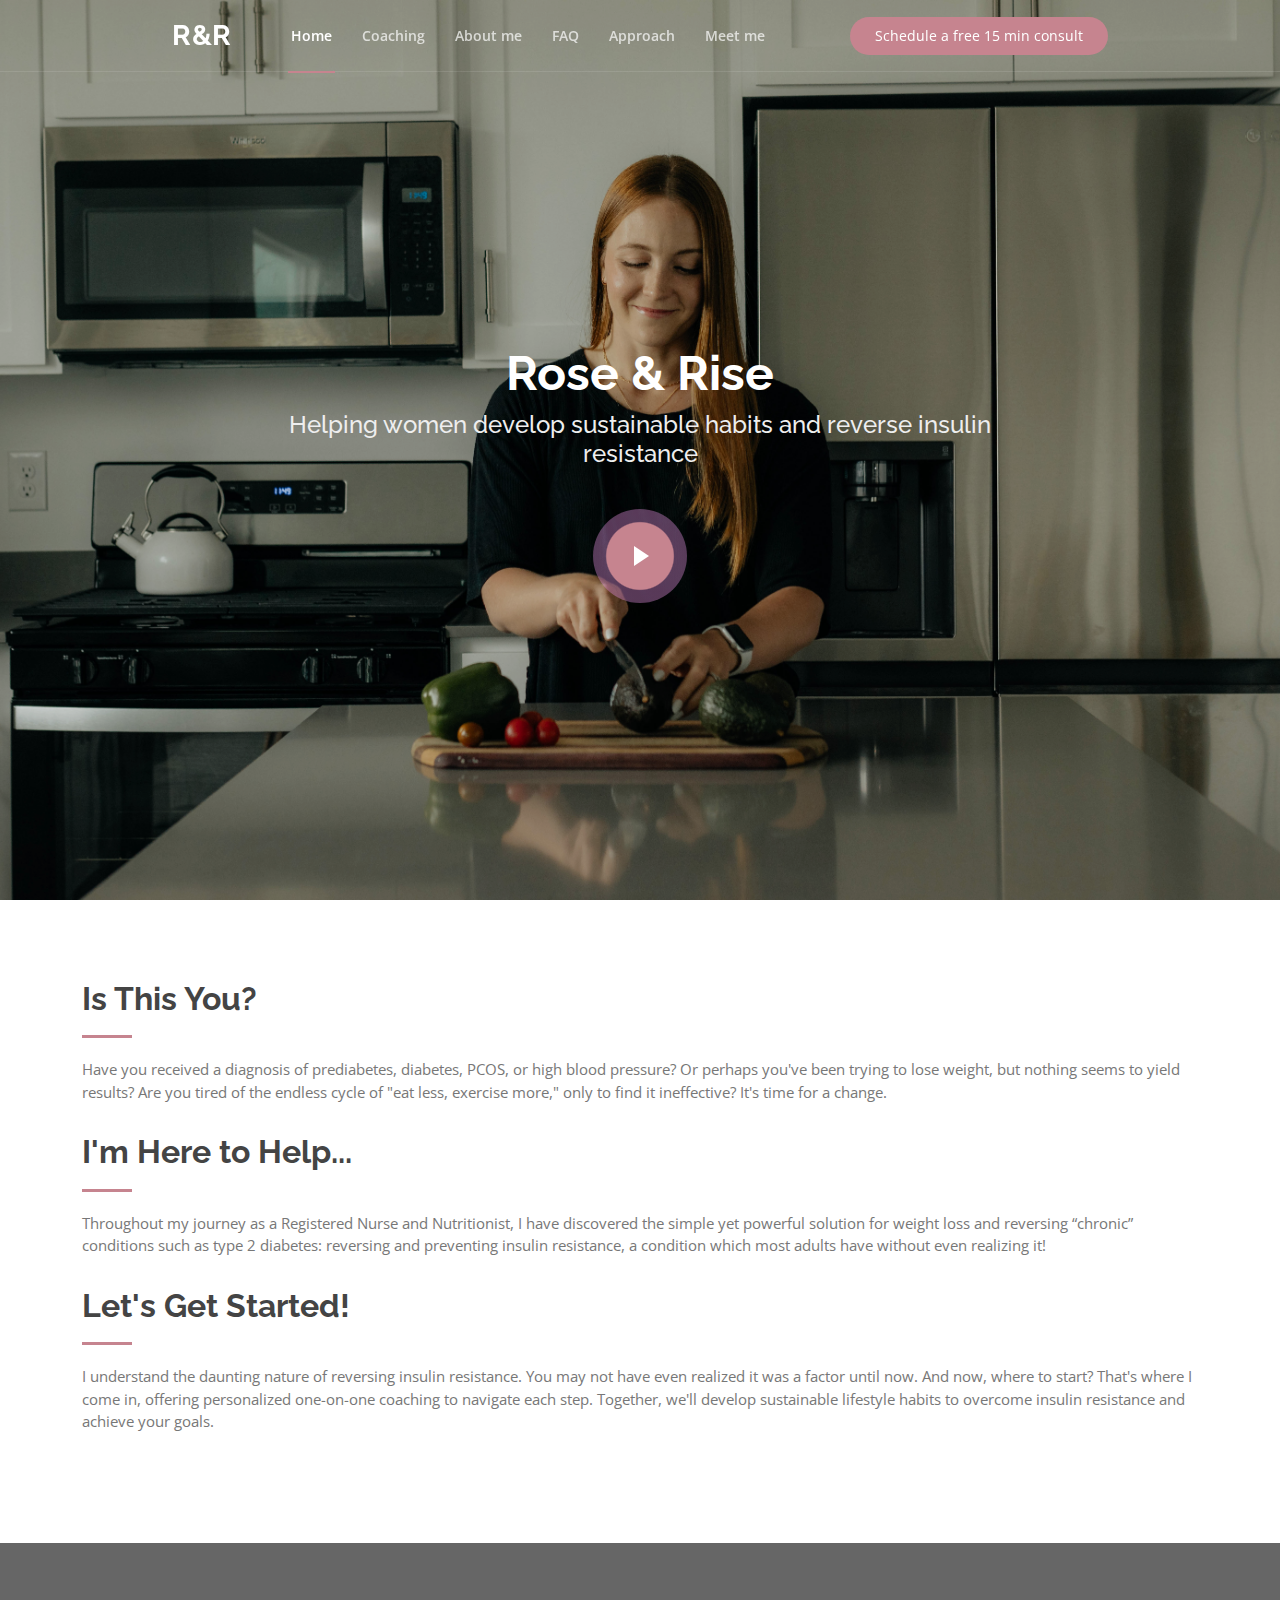
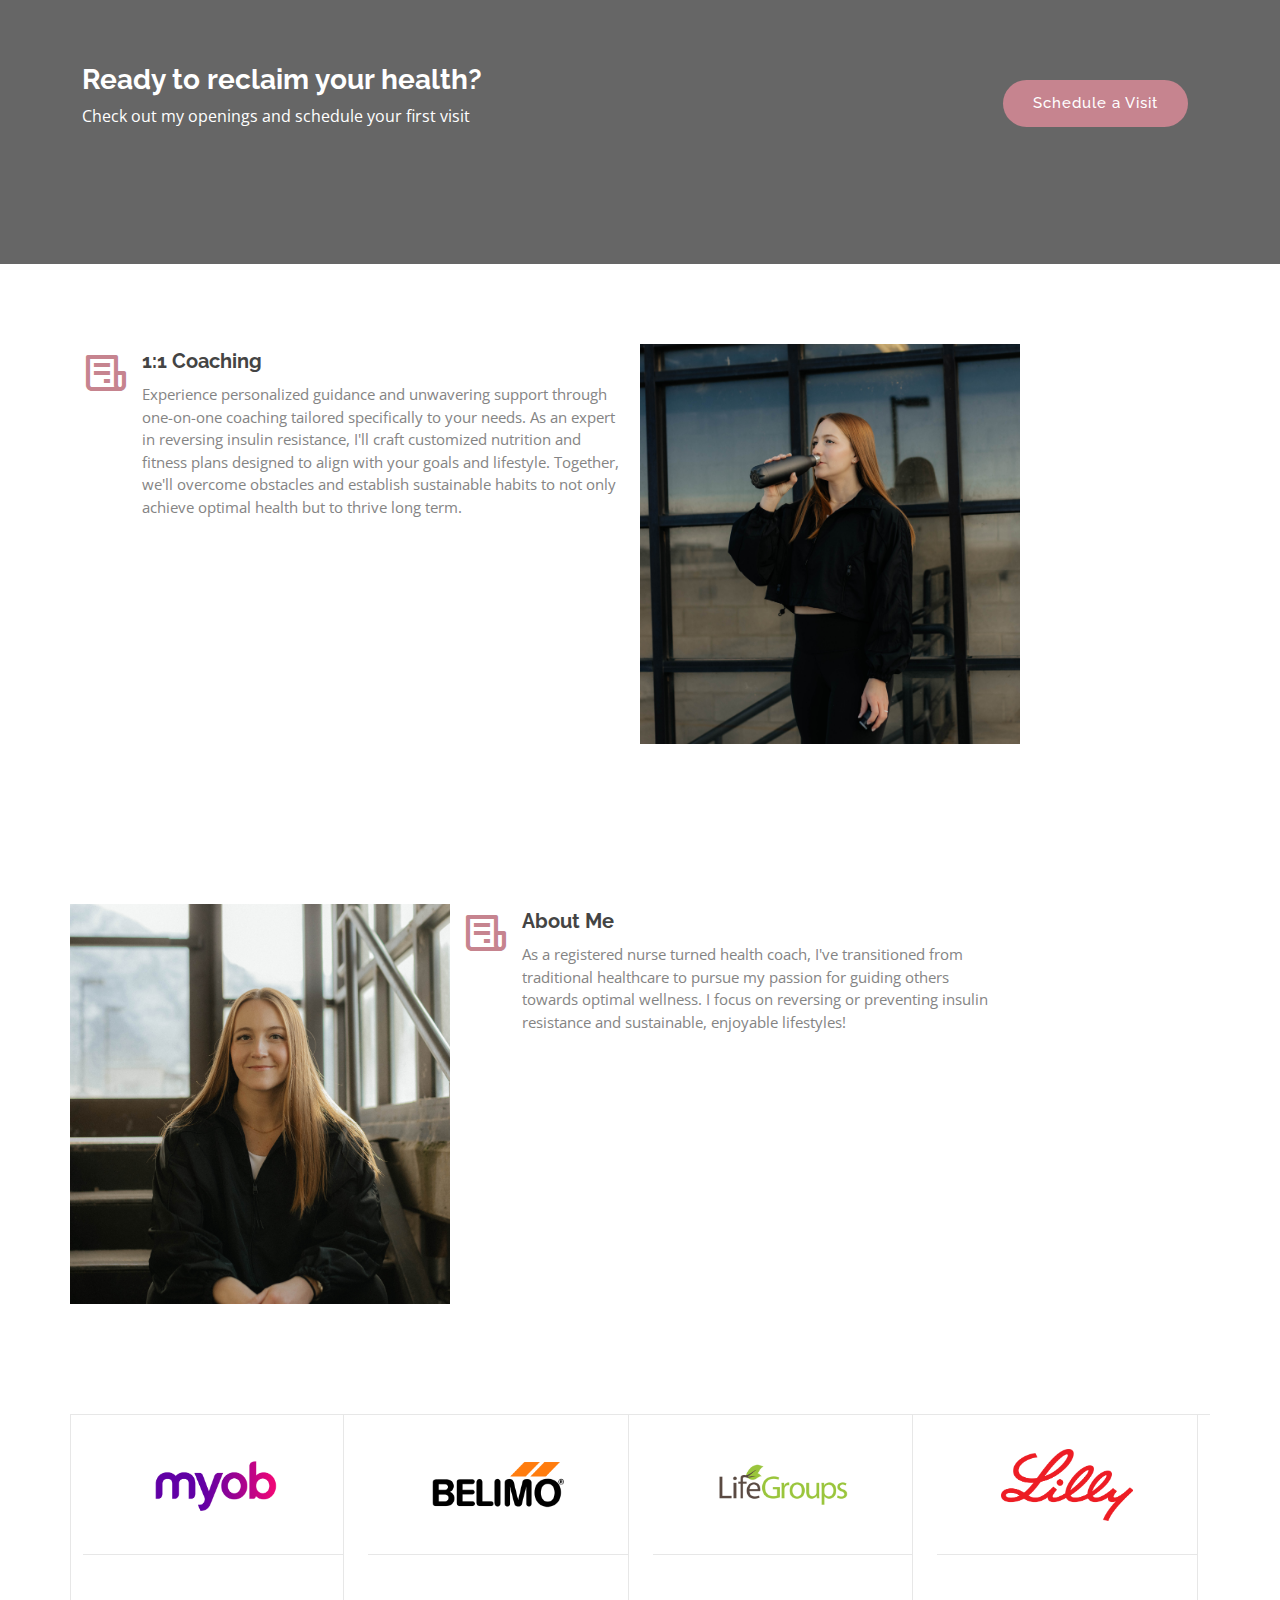
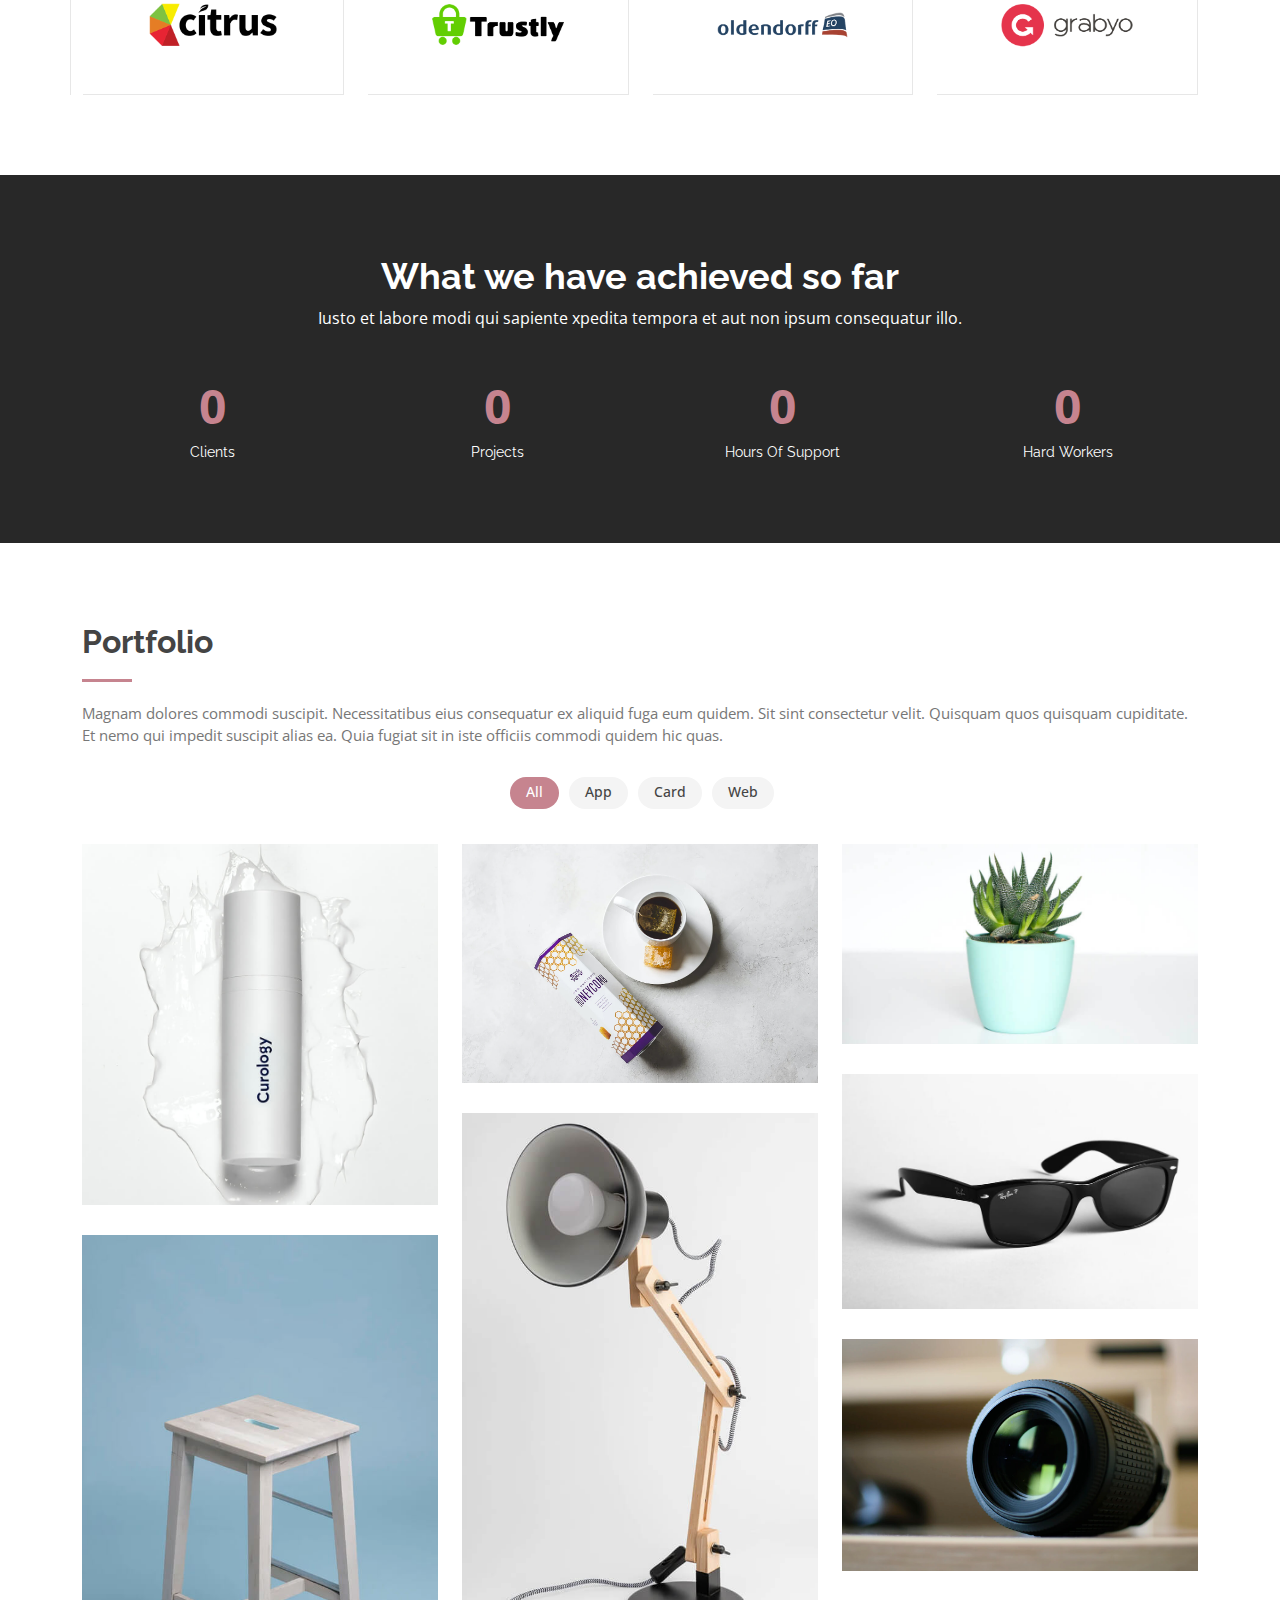
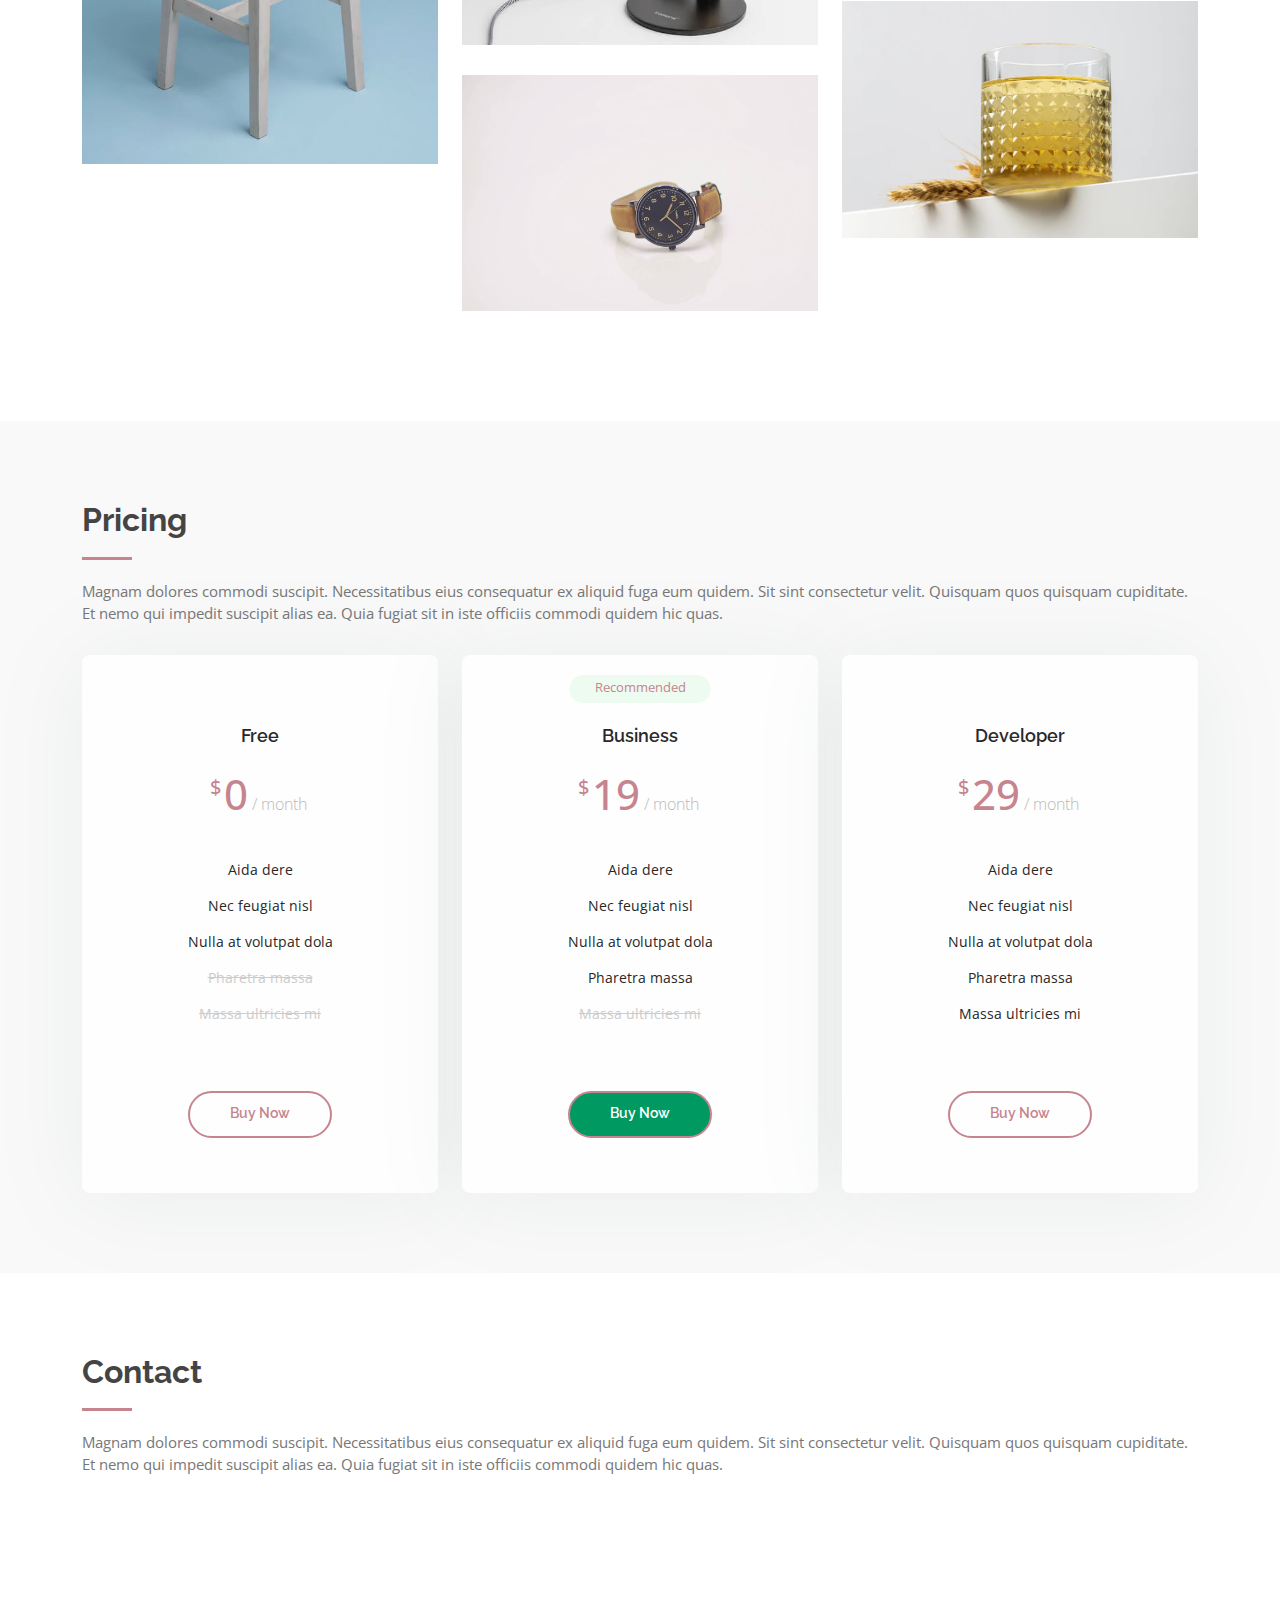
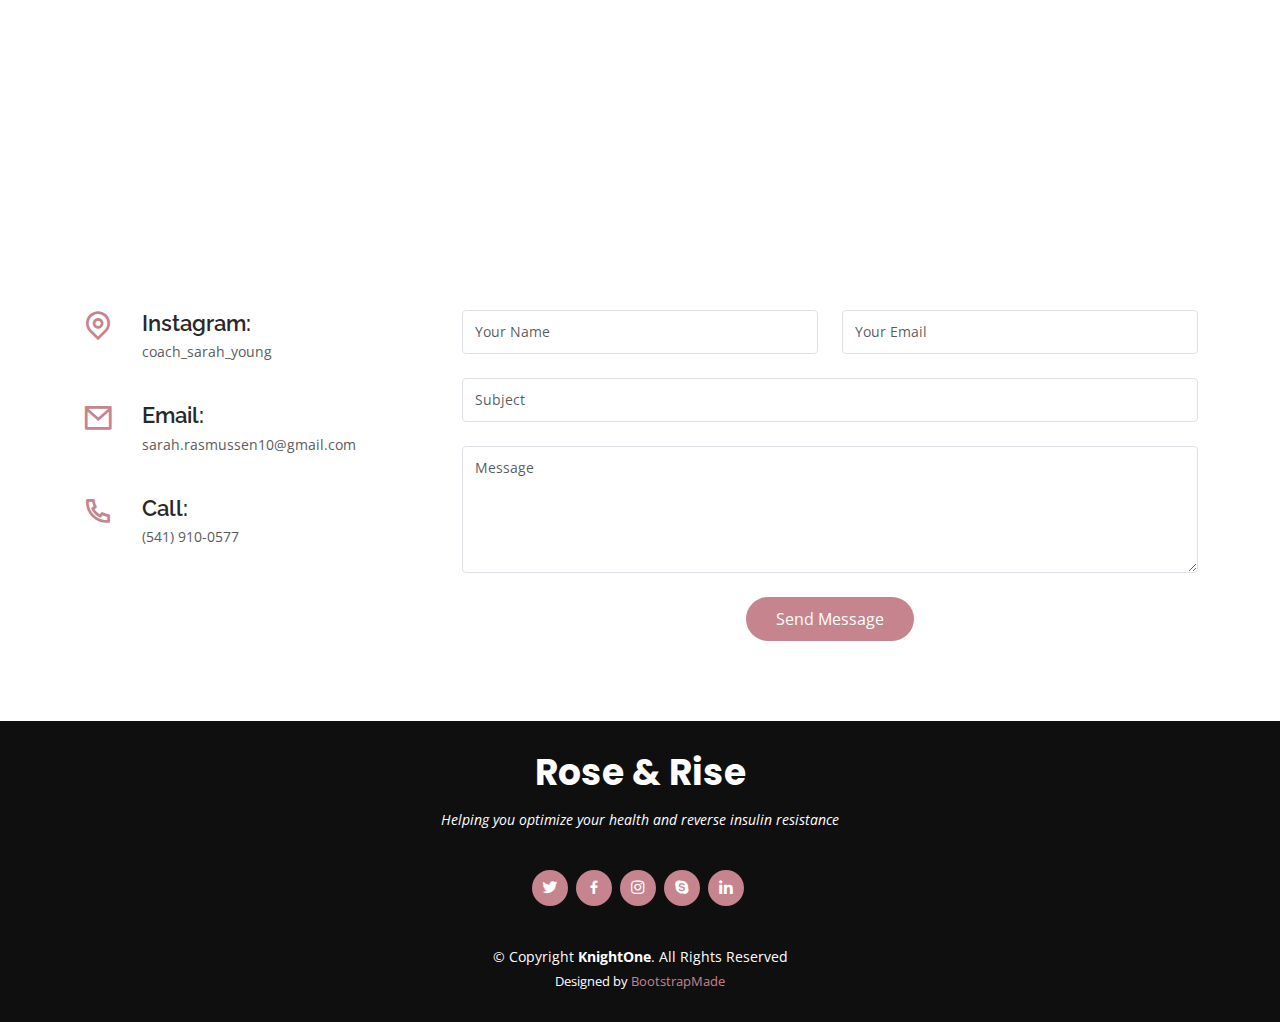
==== index.html @ 56f1a5b1 "Merge branch 'main' of github.com:sarahrasmussen10/sarah-young" ====
<!DOCTYPE html>
<html lang="en">

<head>
  <meta charset="utf-8">
  <meta content="width=device-width, initial-scale=1.0" name="viewport">

  <title>Sarah Young Coaching</title>
  <meta content="" name="description">
  <meta content="" name="keywords">

  <!-- Favicons -->
  <link href="assets/img/favicon.png" rel="icon">
  <link href="assets/img/apple-touch-icon.png" rel="apple-touch-icon">

  <!-- Google Fonts -->
  <link href="https://fonts.googleapis.com/css?family=Open+Sans:300,300i,400,400i,600,600i,700,700i|Raleway:300,300i,400,400i,500,500i,600,600i,700,700i|Poppins:300,300i,400,400i,500,500i,600,600i,700,700i" rel="stylesheet">

  <!-- Vendor CSS Files -->
  <link href="assets/vendor/bootstrap/css/bootstrap.min.css" rel="stylesheet">
  <link href="assets/vendor/bootstrap-icons/bootstrap-icons.css" rel="stylesheet">
  <link href="assets/vendor/boxicons/css/boxicons.min.css" rel="stylesheet">
  <link href="assets/vendor/glightbox/css/glightbox.min.css" rel="stylesheet">
  <link href="assets/vendor/remixicon/remixicon.css" rel="stylesheet">
  <link href="assets/vendor/swiper/swiper-bundle.min.css" rel="stylesheet">

  <!-- Template Main CSS File -->
  <link href="assets/css/style.css" rel="stylesheet">
</head>

<body>

  <!-- ======= Header ======= -->
  <header id="header" class="fixed-top ">
    <div class="container-fluid">

      <div class="row justify-content-center">
        <div class="col-xl-9 d-flex align-items-center justify-content-lg-between">
          <h1 class="logo me-auto me-lg-0"><a href="index.html">R&R</a></h1>
          <!-- Uncomment below if you prefer to use an image logo -->
          <!-- <a href="index.html" class="logo me-auto me-lg-0"><img src="assets/img/logo.png" alt="" class="img-fluid"></a>-->

          <nav id="navbar" class="navbar order-last order-lg-0">
            <ul>
              <li><a class="nav-link scrollto active" href="#hero">Home</a></li>
              <li><a class="nav-link scrollto" href="./pages/coaching.html">Coaching</a></li>
              <li><a class="nav-link scrollto" href="./pages/about.html">About me</a></li>
              <li><a class="nav-link scrollto " href="./pages/faq.html">FAQ</a></li>
              <li><a class="nav-link scrollto" href="./pages/science.html">Approach</a></li>
              
              <li><a class="nav-link scrollto" href="./pages/meetme.html">Meet me</a></li>
            </ul>
            <i class="bi bi-list mobile-nav-toggle"></i>
          </nav><!-- .navbar -->

          <a href="./pages/meetme.html" class="get-started-btn scrollto">Schedule a free 15 min consult</a>
        </div>
      </div>

    </div>
  </header><!-- End Header -->

  <!-- ======= Hero Section ======= -->
  <section id="hero" class="d-flex flex-column justify-content-center">
    <div class="container">
      <div class="row justify-content-center">
        <div class="col-xl-8">
          <h1>Rose & Rise</h1>
          <h2>Helping women develop sustainable habits and reverse insulin resistance </h2>
          <a href="https://www.youtube.com/watch?v=jDDaplaOz7Q" class="glightbox play-btn mb-4"></a>
        </div>
      </div>
    </div>
  </section><!-- End Hero -->

  <main id="main">

    <!-- ======= About Us Section ======= -->
    <section id="about" class="about">
      <div class="container">

        <div class="section-title">
          <h2>Is This You?</h2>
          <p>Have you received a diagnosis of prediabetes, diabetes, PCOS, or high blood pressure? Or perhaps you've been trying to lose weight, but nothing seems to yield results? Are you tired of the endless cycle of "eat less, exercise more," only to find it ineffective? It's time for a change.</p>
        </div>
        <div class="section-title">
          <h2>I'm Here to Help...</h2>
          <p>Throughout my journey as a Registered Nurse and Nutritionist, I have discovered the simple yet powerful solution for weight loss and reversing “chronic” conditions such as type 2 diabetes: reversing and preventing insulin resistance, a condition which most adults have without even realizing it!</p>
        </div>
        <div class="section-title">
          <h2>Let's Get Started!</h2>
          <p>I understand the daunting nature of reversing insulin resistance. You may not have even realized it was a factor until now. And now, where to start? That's where I come in, offering personalized one-on-one coaching to navigate each step. Together, we'll develop sustainable lifestyle habits to overcome insulin resistance and achieve your goals.</p>
        </div>
      </div>
    </section><!-- End About Us Section -->

    <!-- ======= Cta Section ======= -->
    <section id="cta" class="cta">
      <div class="container">

        <div class="row">
          <div class="col-lg-9 text-center text-lg-start">
            <h3>Ready to reclaim your health?</h3>
            <p>Check out my openings and schedule your first visit</p>
          </div>
          <div class="col-lg-3 cta-btn-container text-center">
            <a class="cta-btn align-middle" href="#">Schedule a Visit</a>
          </div>
        </div>

      </div>
    </section><!-- End Cta Section -->

    <!-- ======= Features Section ======= -->
    <section id="features" class="features">
      <div class="container">

        <div class="row">
          <div class="col-lg-6 order-2 order-lg-1">
            <div class="icon-box mt-5 mt-lg-0">
              <i class="bx bx-receipt"></i>
              <h4>1:1 Coaching</h4>
              <p>Experience personalized guidance and unwavering support through one-on-one coaching tailored specifically to your needs. As an expert in reversing insulin resistance, I'll craft customized nutrition and fitness plans designed to align with your goals and lifestyle. Together, we'll overcome obstacles and establish sustainable habits to not only achieve optimal health but to
                thrive long term.

              </p>
            </div>
            
          </div>
          <div class="image col-lg-4 order-1 order-lg-2" style='background-image: url("assets/img/waterbottle2.jpg");'></div>
        </div>

      </div>
    </section><!-- End Features Section -->
    <section id="features" class="features">
      <div class="container">

        <div class="row">
          <div class="image col-lg-4 order-1 order-lg-1" style='background-image: url("assets/img/lipsmile.jpg");'></div>
          <div class="col-lg-6 order-2 order-lg-2">
            <div class="icon-box mt-5 mt-lg-0">
              <i class="bx bx-receipt"></i>
              <h4>About Me</h4>
              <p>As a registered nurse turned health coach, I've transitioned from traditional healthcare to pursue my passion for guiding others towards optimal wellness. I focus on reversing or preventing insulin resistance and sustainable, enjoyable lifestyles!</p>
            </div>
            
          </div>
        </div>

      </div>
    </section><!-- End Features Section -->

    <!-- ======= Clients Section ======= -->
    <section id="clients" class="clients">
      <div class="container">

        <div class="row no-gutters clients-wrap clearfix wow fadeInUp">

          <div class="col-lg-3 col-md-4 col-xs-6">
            <div class="client-logo">
              <img src="assets/img/clients/client-1.png" class="img-fluid" alt="">
            </div>
          </div>

          <div class="col-lg-3 col-md-4 col-xs-6">
            <div class="client-logo">
              <img src="assets/img/clients/client-2.png" class="img-fluid" alt="">
            </div>
          </div>

          <div class="col-lg-3 col-md-4 col-xs-6">
            <div class="client-logo">
              <img src="assets/img/clients/client-3.png" class="img-fluid" alt="">
            </div>
          </div>

          <div class="col-lg-3 col-md-4 col-xs-6">
            <div class="client-logo">
              <img src="assets/img/clients/client-4.png" class="img-fluid" alt="">
            </div>
          </div>

          <div class="col-lg-3 col-md-4 col-xs-6">
            <div class="client-logo">
              <img src="assets/img/clients/client-5.png" class="img-fluid" alt="">
            </div>
          </div>

          <div class="col-lg-3 col-md-4 col-xs-6">
            <div class="client-logo">
              <img src="assets/img/clients/client-6.png" class="img-fluid" alt="">
            </div>
          </div>

          <div class="col-lg-3 col-md-4 col-xs-6">
            <div class="client-logo">
              <img src="assets/img/clients/client-7.png" class="img-fluid" alt="">
            </div>
          </div>

          <div class="col-lg-3 col-md-4 col-xs-6">
            <div class="client-logo">
              <img src="assets/img/clients/client-8.png" class="img-fluid" alt="">
            </div>
          </div>

        </div>

      </div>
    </section><!-- End Clients Section -->

    <!-- ======= Counts Section ======= -->
    <section id="counts" class="counts">
      <div class="container">

        <div class="text-center title">
          <h3>What we have achieved so far</h3>
          <p>Iusto et labore modi qui sapiente xpedita tempora et aut non ipsum consequatur illo.</p>
        </div>

        <div class="row counters position-relative">

          <div class="col-lg-3 col-6 text-center">
            <span data-purecounter-start="0" data-purecounter-end="232" data-purecounter-duration="1" class="purecounter"></span>
            <p>Clients</p>
          </div>

          <div class="col-lg-3 col-6 text-center">
            <span data-purecounter-start="0" data-purecounter-end="521" data-purecounter-duration="1" class="purecounter"></span>
            <p>Projects</p>
          </div>

          <div class="col-lg-3 col-6 text-center">
            <span data-purecounter-start="0" data-purecounter-end="1463" data-purecounter-duration="1" class="purecounter"></span>
            <p>Hours Of Support</p>
          </div>

          <div class="col-lg-3 col-6 text-center">
            <span data-purecounter-start="0" data-purecounter-end="15" data-purecounter-duration="1" class="purecounter"></span>
            <p>Hard Workers</p>
          </div>

        </div>

      </div>
    </section><!-- End Counts Section -->

    <!-- ======= Portfolio Section ======= -->
    <section id="portfolio" class="portfolio">
      <div class="container">

        <div class="section-title">
          <h2>Portfolio</h2>
          <p>Magnam dolores commodi suscipit. Necessitatibus eius consequatur ex aliquid fuga eum quidem. Sit sint consectetur velit. Quisquam quos quisquam cupiditate. Et nemo qui impedit suscipit alias ea. Quia fugiat sit in iste officiis commodi quidem hic quas.</p>
        </div>

        <div class="row">
          <div class="col-lg-12 d-flex justify-content-center">
            <ul id="portfolio-flters">
              <li data-filter="*" class="filter-active">All</li>
              <li data-filter=".filter-app">App</li>
              <li data-filter=".filter-card">Card</li>
              <li data-filter=".filter-web">Web</li>
            </ul>
          </div>
        </div>

        <div class="row portfolio-container">

          <div class="col-lg-4 col-md-6 portfolio-item filter-app">
            <img src="assets/img/portfolio/portfolio-1.jpg" class="img-fluid" alt="">
            <div class="portfolio-info">
              <h4>App 1</h4>
              <p>App</p>
              <a href="assets/img/portfolio/portfolio-1.jpg" data-gallery="portfolioGallery" class="portfolio-lightbox preview-link" title="App 1"><i class="bx bx-plus"></i></a>
              <a href="portfolio-details.html" class="details-link" title="More Details"><i class="bx bx-link"></i></a>
            </div>
          </div>

          <div class="col-lg-4 col-md-6 portfolio-item filter-web">
            <img src="assets/img/portfolio/portfolio-2.jpg" class="img-fluid" alt="">
            <div class="portfolio-info">
              <h4>Web 3</h4>
              <p>Web</p>
              <a href="assets/img/portfolio/portfolio-2.jpg" data-gallery="portfolioGallery" class="portfolio-lightbox preview-link" title="Web 3"><i class="bx bx-plus"></i></a>
              <a href="portfolio-details.html" class="details-link" title="More Details"><i class="bx bx-link"></i></a>
            </div>
          </div>

          <div class="col-lg-4 col-md-6 portfolio-item filter-app">
            <img src="assets/img/portfolio/portfolio-3.jpg" class="img-fluid" alt="">
            <div class="portfolio-info">
              <h4>App 2</h4>
              <p>App</p>
              <a href="assets/img/portfolio/portfolio-3.jpg" data-gallery="portfolioGallery" class="portfolio-lightbox preview-link" title="App 2"><i class="bx bx-plus"></i></a>
              <a href="portfolio-details.html" class="details-link" title="More Details"><i class="bx bx-link"></i></a>
            </div>
          </div>

          <div class="col-lg-4 col-md-6 portfolio-item filter-card">
            <img src="assets/img/portfolio/portfolio-4.jpg" class="img-fluid" alt="">
            <div class="portfolio-info">
              <h4>Card 2</h4>
              <p>Card</p>
              <a href="assets/img/portfolio/portfolio-4.jpg" data-gallery="portfolioGallery" class="portfolio-lightbox preview-link" title="Card 2"><i class="bx bx-plus"></i></a>
              <a href="portfolio-details.html" class="details-link" title="More Details"><i class="bx bx-link"></i></a>
            </div>
          </div>

          <div class="col-lg-4 col-md-6 portfolio-item filter-web">
            <img src="assets/img/portfolio/portfolio-5.jpg" class="img-fluid" alt="">
            <div class="portfolio-info">
              <h4>Web 2</h4>
              <p>Web</p>
              <a href="assets/img/portfolio/portfolio-5.jpg" data-gallery="portfolioGallery" class="portfolio-lightbox preview-link" title="Web 2"><i class="bx bx-plus"></i></a>
              <a href="portfolio-details.html" class="details-link" title="More Details"><i class="bx bx-link"></i></a>
            </div>
          </div>

          <div class="col-lg-4 col-md-6 portfolio-item filter-app">
            <img src="assets/img/portfolio/portfolio-6.jpg" class="img-fluid" alt="">
            <div class="portfolio-info">
              <h4>App 3</h4>
              <p>App</p>
              <a href="assets/img/portfolio/portfolio-6.jpg" data-gallery="portfolioGallery" class="portfolio-lightbox preview-link" title="App 3"><i class="bx bx-plus"></i></a>
              <a href="portfolio-details.html" class="details-link" title="More Details"><i class="bx bx-link"></i></a>
            </div>
          </div>

          <div class="col-lg-4 col-md-6 portfolio-item filter-card">
            <img src="assets/img/portfolio/portfolio-7.jpg" class="img-fluid" alt="">
            <div class="portfolio-info">
              <h4>Card 1</h4>
              <p>Card</p>
              <a href="assets/img/portfolio/portfolio-7.jpg" data-gallery="portfolioGallery" class="portfolio-lightbox preview-link" title="Card 1"><i class="bx bx-plus"></i></a>
              <a href="portfolio-details.html" class="details-link" title="More Details"><i class="bx bx-link"></i></a>
            </div>
          </div>

          <div class="col-lg-4 col-md-6 portfolio-item filter-card">
            <img src="assets/img/portfolio/portfolio-8.jpg" class="img-fluid" alt="">
            <div class="portfolio-info">
              <h4>Card 3</h4>
              <p>Card</p>
              <a href="assets/img/portfolio/portfolio-8.jpg" data-gallery="portfolioGallery" class="portfolio-lightbox preview-link" title="Card 3"><i class="bx bx-plus"></i></a>
              <a href="portfolio-details.html" class="details-link" title="More Details"><i class="bx bx-link"></i></a>
            </div>
          </div>

          <div class="col-lg-4 col-md-6 portfolio-item filter-web">
            <img src="assets/img/portfolio/portfolio-9.jpg" class="img-fluid" alt="">
            <div class="portfolio-info">
              <h4>Web 3</h4>
              <p>Web</p>
              <a href="assets/img/portfolio/portfolio-9.jpg" data-gallery="portfolioGallery" class="portfolio-lightbox preview-link" title="Web 3"><i class="bx bx-plus"></i></a>
              <a href="portfolio-details.html" class="details-link" title="More Details"><i class="bx bx-link"></i></a>
            </div>
          </div>

        </div>

      </div>
    </section><!-- End Portfolio Section -->

    <!-- ======= Pricing Section ======= -->
    <section id="pricing" class="pricing">
      <div class="container">

        <div class="section-title">
          <h2>Pricing</h2>
          <p>Magnam dolores commodi suscipit. Necessitatibus eius consequatur ex aliquid fuga eum quidem. Sit sint consectetur velit. Quisquam quos quisquam cupiditate. Et nemo qui impedit suscipit alias ea. Quia fugiat sit in iste officiis commodi quidem hic quas.</p>
        </div>

        <div class="row">

          <div class="col-lg-4 col-md-6">
            <div class="box">
              <h3>Free</h3>
              <h4><sup>$</sup>0<span> / month</span></h4>
              <ul>
                <li>Aida dere</li>
                <li>Nec feugiat nisl</li>
                <li>Nulla at volutpat dola</li>
                <li class="na">Pharetra massa</li>
                <li class="na">Massa ultricies mi</li>
              </ul>
              <div class="btn-wrap">
                <a href="#" class="btn-buy">Buy Now</a>
              </div>
            </div>
          </div>

          <div class="col-lg-4 col-md-6 mt-4 mt-md-0">
            <div class="box recommended">
              <span class="recommended-badge">Recommended</span>
              <h3>Business</h3>
              <h4><sup>$</sup>19<span> / month</span></h4>
              <ul>
                <li>Aida dere</li>
                <li>Nec feugiat nisl</li>
                <li>Nulla at volutpat dola</li>
                <li>Pharetra massa</li>
                <li class="na">Massa ultricies mi</li>
              </ul>
              <div class="btn-wrap">
                <a href="#" class="btn-buy">Buy Now</a>
              </div>
            </div>
          </div>

          <div class="col-lg-4 col-md-6 mt-4 mt-lg-0">
            <div class="box">
              <h3>Developer</h3>
              <h4><sup>$</sup>29<span> / month</span></h4>
              <ul>
                <li>Aida dere</li>
                <li>Nec feugiat nisl</li>
                <li>Nulla at volutpat dola</li>
                <li>Pharetra massa</li>
                <li>Massa ultricies mi</li>
              </ul>
              <div class="btn-wrap">
                <a href="#" class="btn-buy">Buy Now</a>
              </div>
            </div>
          </div>

        </div>

      </div>
    </section><!-- End Pricing Section -->

    <!-- ======= Contact Section ======= -->
    <section id="contact" class="contact">
      <div class="container">

        <div class="section-title">
          <h2>Contact</h2>
          <p>Magnam dolores commodi suscipit. Necessitatibus eius consequatur ex aliquid fuga eum quidem. Sit sint consectetur velit. Quisquam quos quisquam cupiditate. Et nemo qui impedit suscipit alias ea. Quia fugiat sit in iste officiis commodi quidem hic quas.</p>
        </div>
      </div>

      <div>
        <iframe style="border:0; width: 100%; height: 350px;" src="https://www.google.com/maps/embed?pb=!1m14!1m8!1m3!1d12097.433213460943!2d-74.0062269!3d40.7101282!3m2!1i1024!2i768!4f13.1!3m3!1m2!1s0x0%3A0xb89d1fe6bc499443!2sDowntown+Conference+Center!5e0!3m2!1smk!2sbg!4v1539943755621" frameborder="0" allowfullscreen></iframe>
      </div>

      <div class="container">

        <div class="row mt-5">

          <div class="col-lg-4">
            <div class="info">
              <div class="address">
                <i class="ri-map-pin-line"></i>
                <h4>Instagram:</h4>
                <p>coach_sarah_young</p>
              </div>

              <div class="email">
                <i class="ri-mail-line"></i>
                <h4>Email:</h4>
                <p>sarah.rasmussen10@gmail.com</p>
              </div>

              <div class="phone">
                <i class="ri-phone-line"></i>
                <h4>Call:</h4>
                <p>(541) 910-0577</p>
              </div>

            </div>

          </div>

          <div class="col-lg-8 mt-5 mt-lg-0">

            <form action="forms/contact.php" method="post" role="form" class="php-email-form">
              <div class="row">
                <div class="col-md-6 form-group">
                  <input type="text" name="name" class="form-control" id="name" placeholder="Your Name" required>
                </div>
                <div class="col-md-6 form-group mt-3 mt-md-0">
                  <input type="email" class="form-control" name="email" id="email" placeholder="Your Email" required>
                </div>
              </div>
              <div class="form-group mt-3">
                <input type="text" class="form-control" name="subject" id="subject" placeholder="Subject" required>
              </div>
              <div class="form-group mt-3">
                <textarea class="form-control" name="message" rows="5" placeholder="Message" required></textarea>
              </div>
              <div class="my-3">
                <div class="loading">Loading</div>
                <div class="error-message"></div>
                <div class="sent-message">Your message has been sent. Thank you!</div>
              </div>
              <div class="text-center"><button type="submit">Send Message</button></div>
            </form>

          </div>

        </div>

      </div>
    </section><!-- End Contact Section -->

  </main><!-- End #main -->

  <!-- ======= Footer ======= -->
  <footer id="footer">
    <div class="container">
      <h3>Rose & Rise</h3>
      <p>Helping you optimize your health and reverse insulin resistance
      </p>
      <div class="social-links">
        <a href="#" class="twitter"><i class="bx bxl-twitter"></i></a>
        <a href="#" class="facebook"><i class="bx bxl-facebook"></i></a>
        <a href="#" class="instagram"><i class="bx bxl-instagram"></i></a>
        <a href="#" class="google-plus"><i class="bx bxl-skype"></i></a>
        <a href="#" class="linkedin"><i class="bx bxl-linkedin"></i></a>
      </div>
      <div class="copyright">
        &copy; Copyright <strong><span>KnightOne</span></strong>. All Rights Reserved
      </div>
      <div class="credits">
        <!-- All the links in the footer should remain intact. -->
        <!-- You can delete the links only if you purchased the pro version. -->
        <!-- Licensing information: https://bootstrapmade.com/license/ -->
        <!-- Purchase the pro version with working PHP/AJAX contact form: https://bootstrapmade.com/knight-simple-one-page-bootstrap-template/ -->
        Designed by <a href="https://bootstrapmade.com/">BootstrapMade</a>
      </div>
    </div>
  </footer><!-- End Footer -->

  <div id="preloader"></div>
  <a href="#" class="back-to-top d-flex align-items-center justify-content-center"><i class="bi bi-arrow-up-short"></i></a>

  <!-- Vendor JS Files -->
  <script src="assets/vendor/purecounter/purecounter_vanilla.js"></script>
  <script src="assets/vendor/bootstrap/js/bootstrap.bundle.min.js"></script>
  <script src="assets/vendor/glightbox/js/glightbox.min.js"></script>
  <script src="assets/vendor/isotope-layout/isotope.pkgd.min.js"></script>
  <script src="assets/vendor/swiper/swiper-bundle.min.js"></script>
  <script src="assets/vendor/php-email-form/validate.js"></script>

  <!-- Template Main JS File -->
  <script src="assets/js/main.js"></script>

</body>

</html>
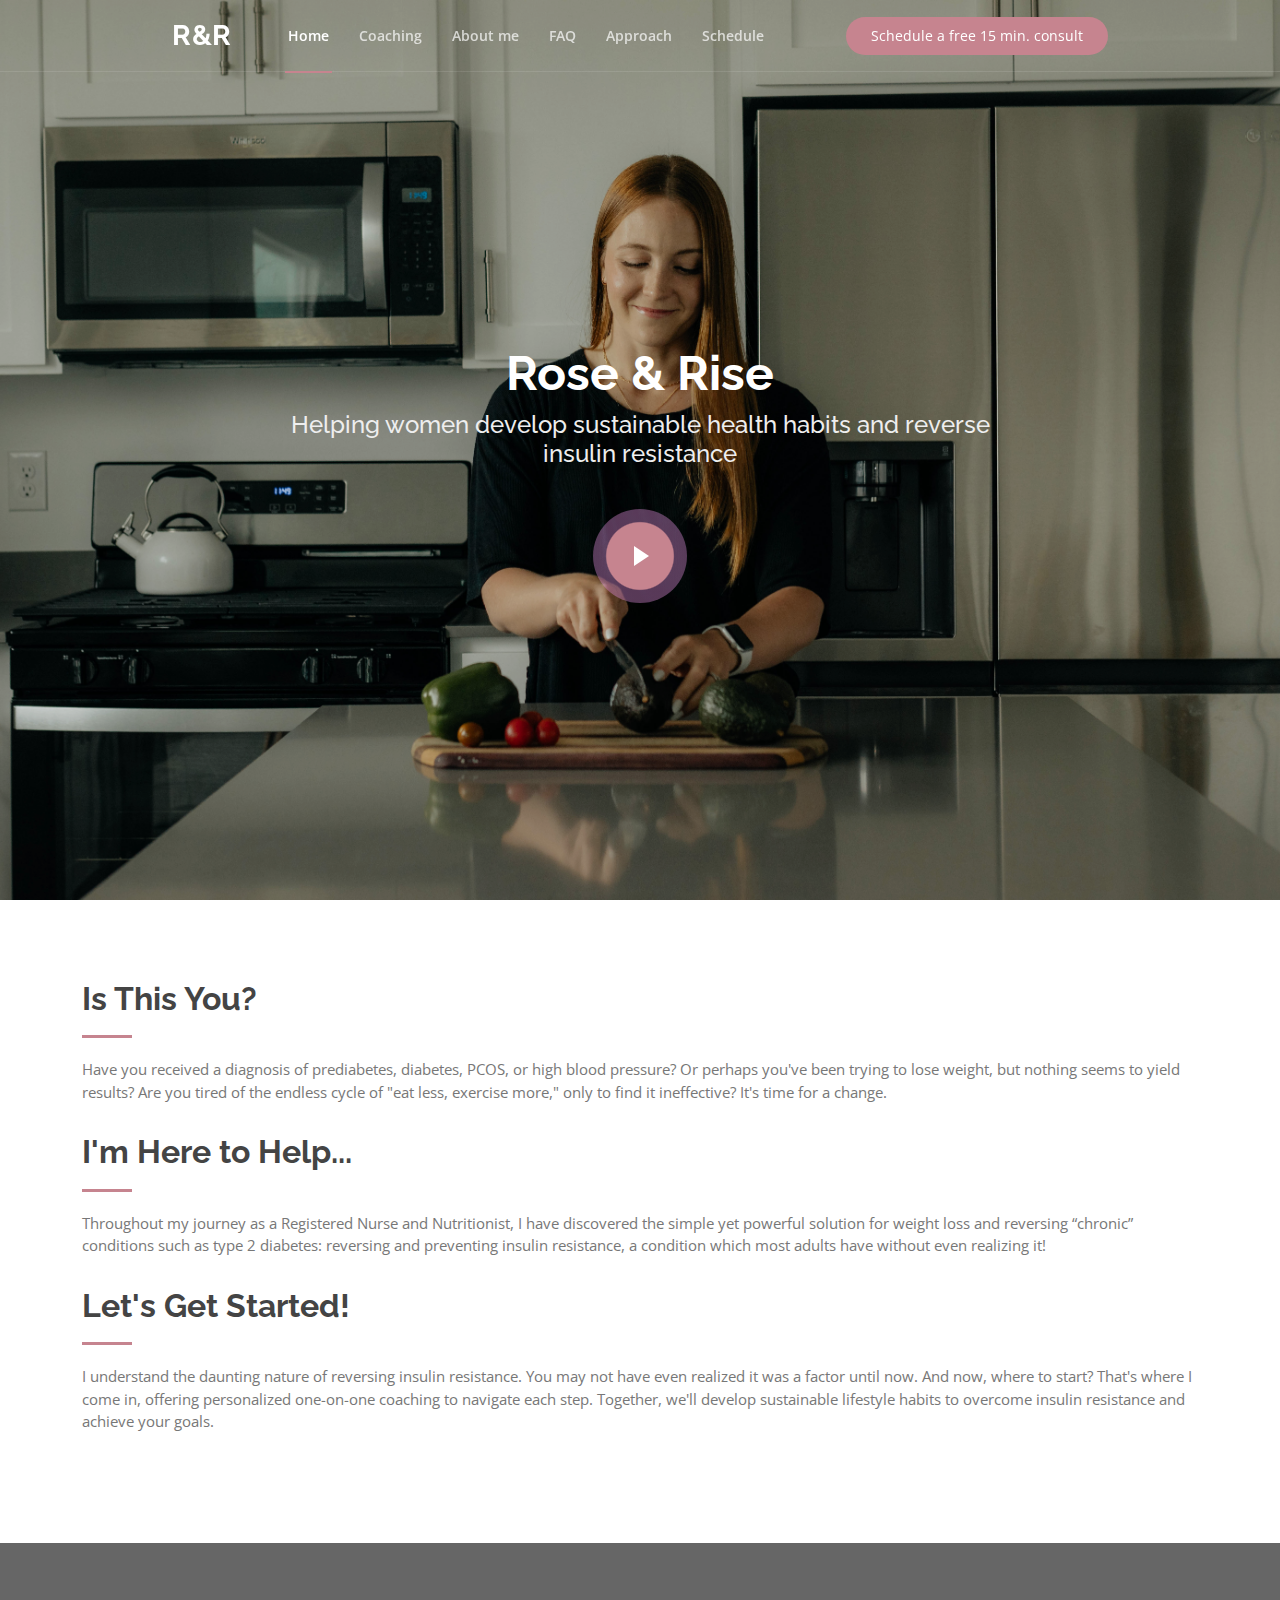
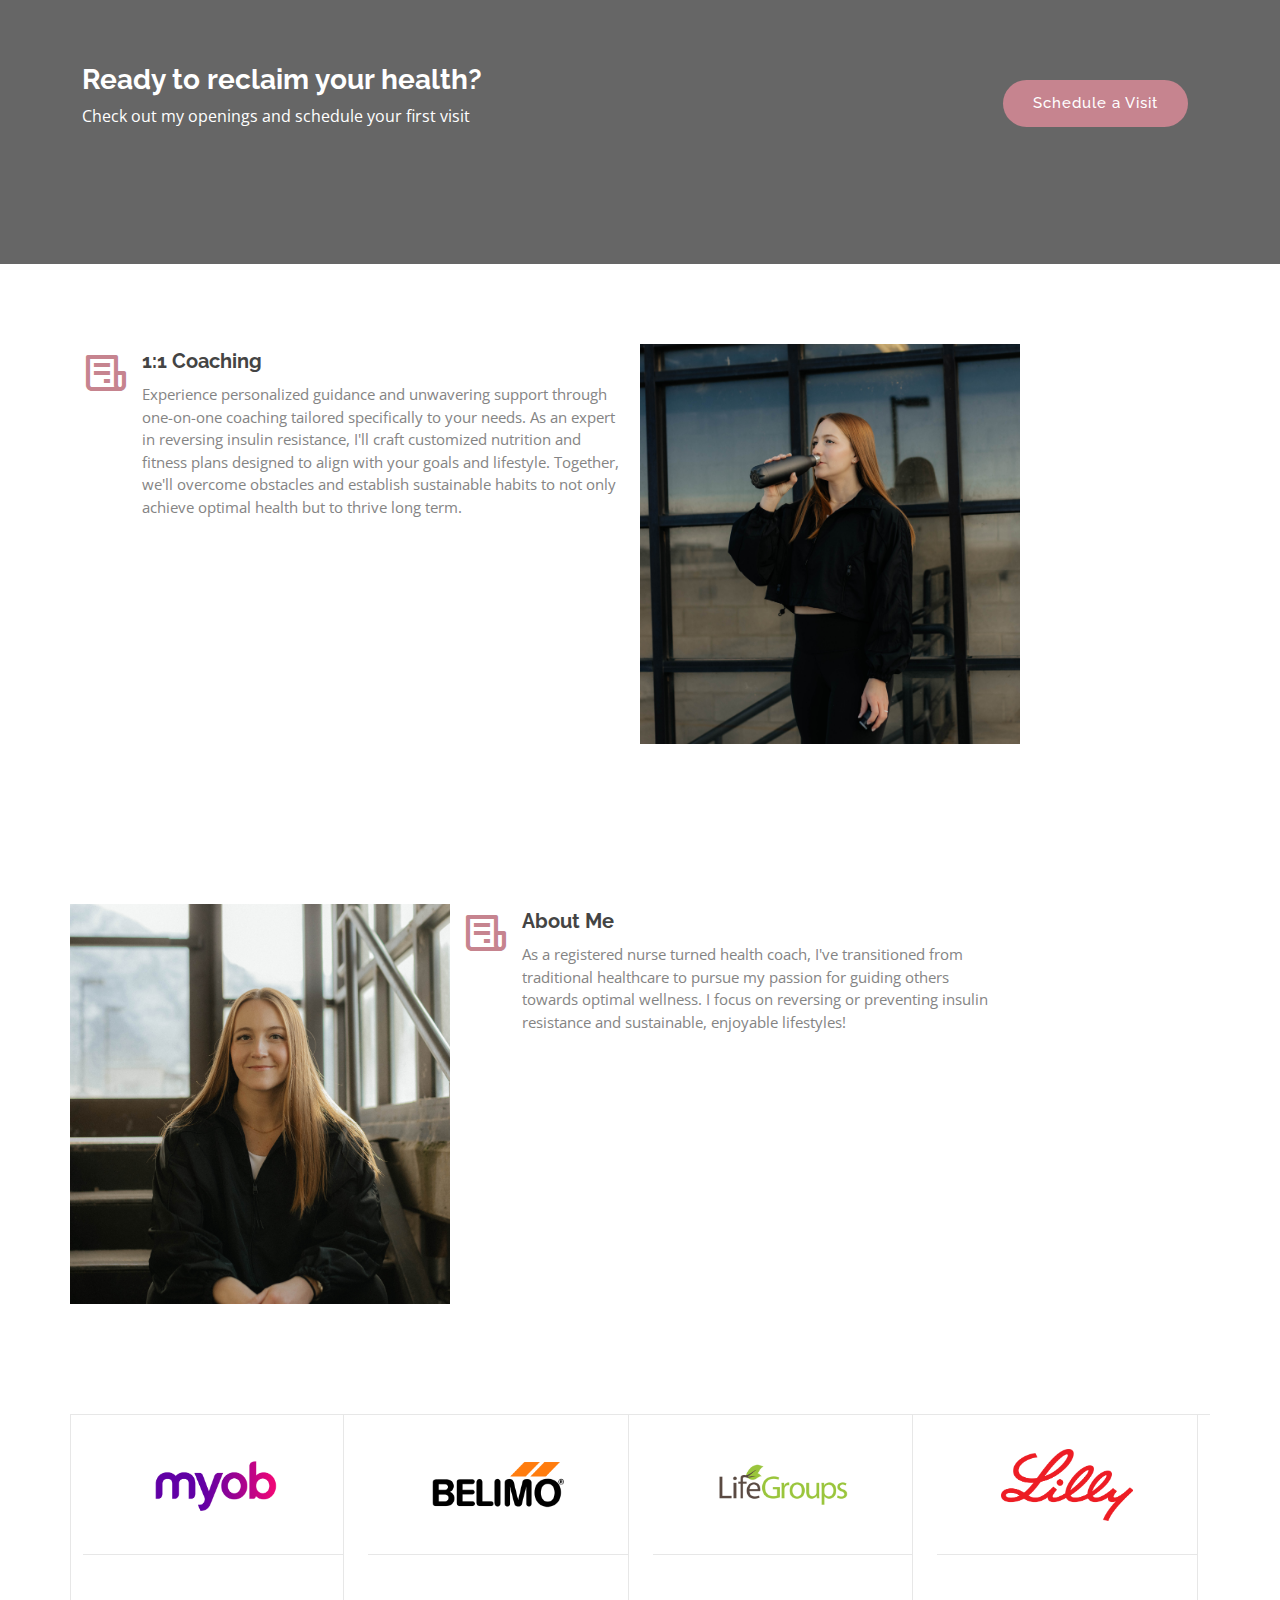
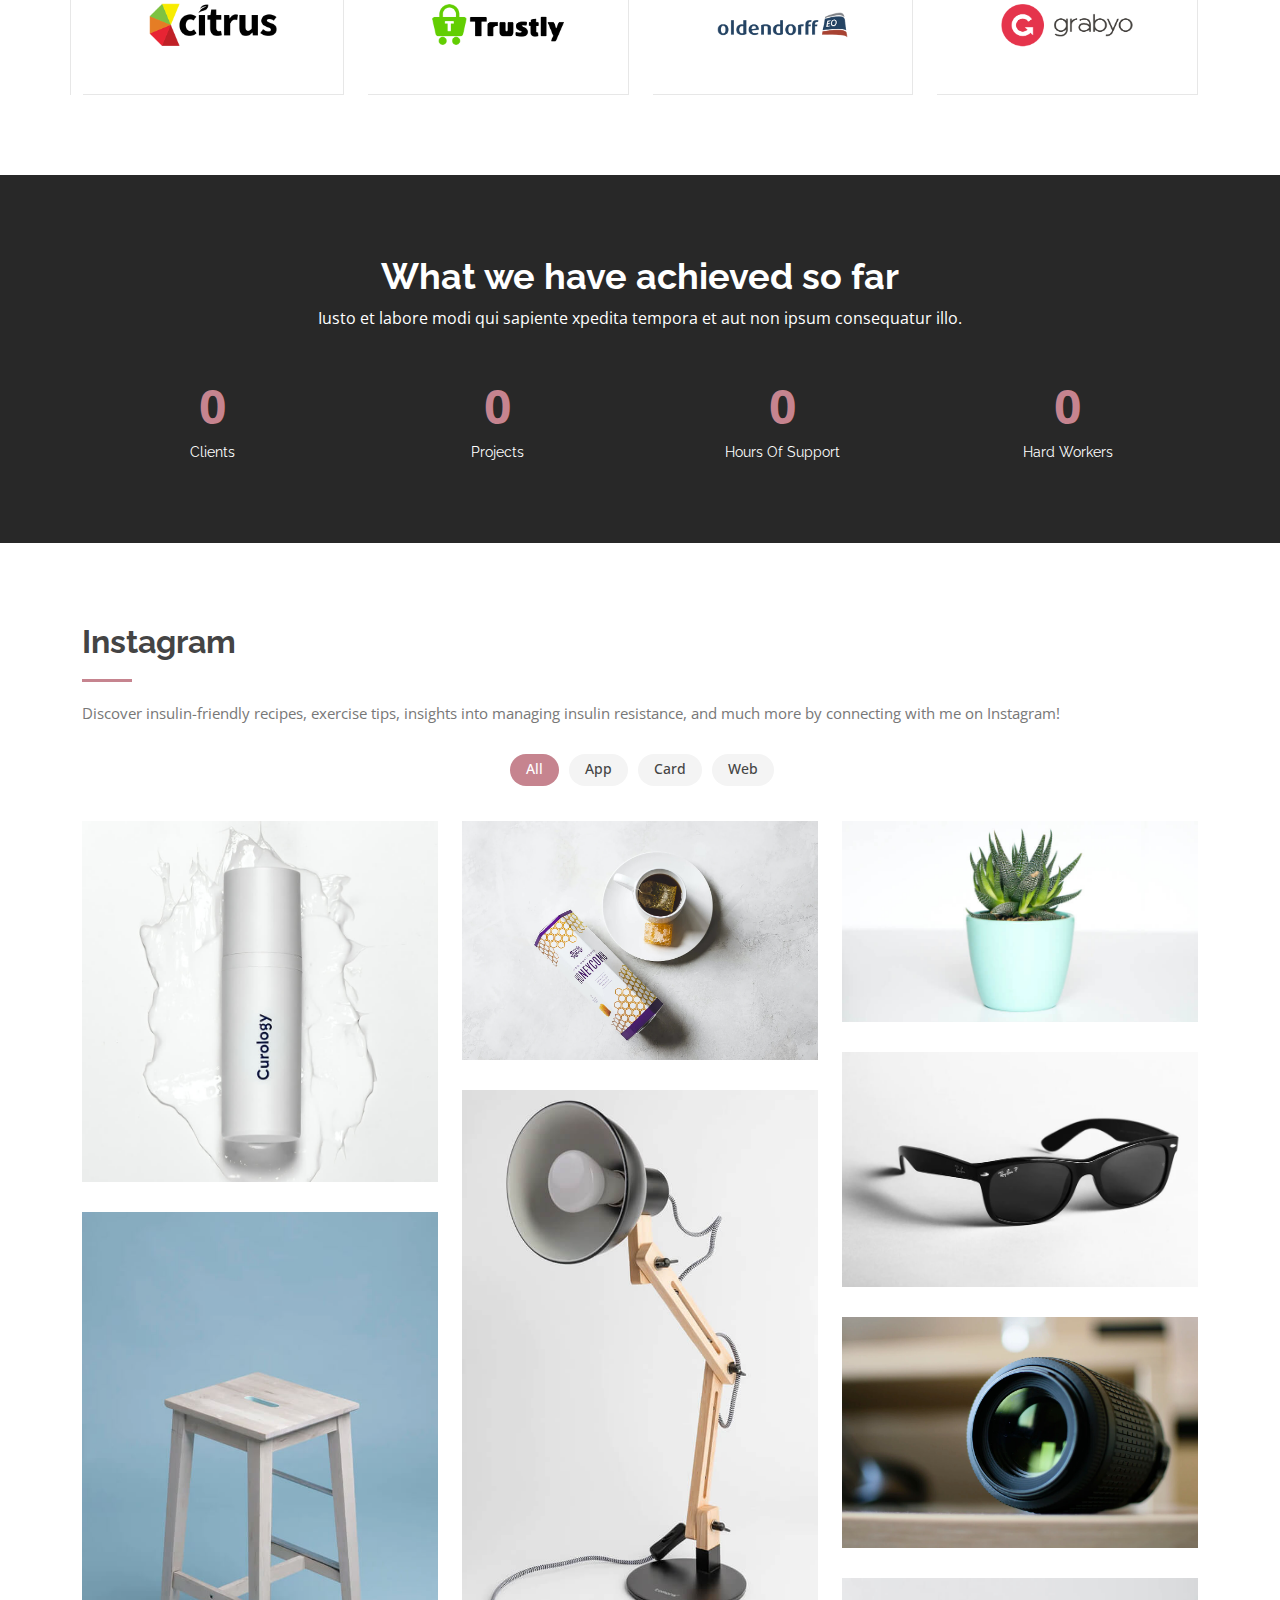
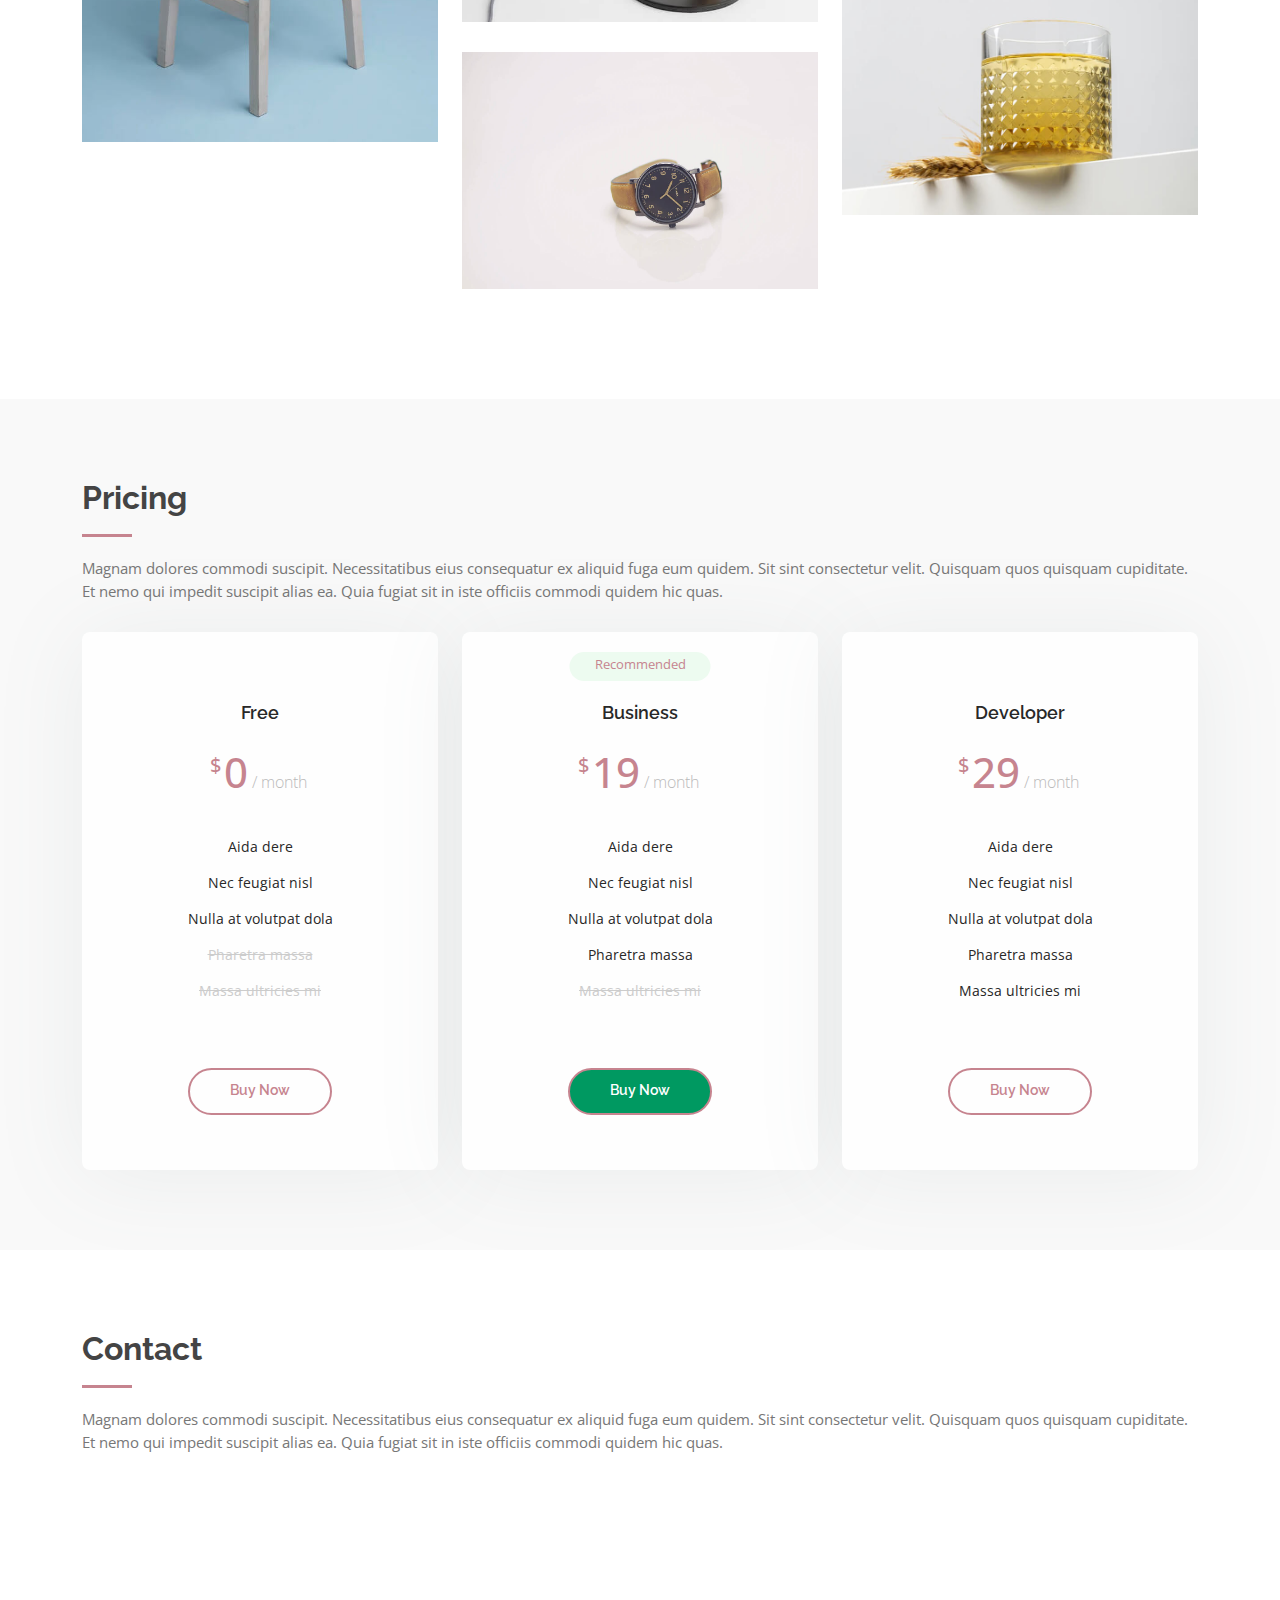
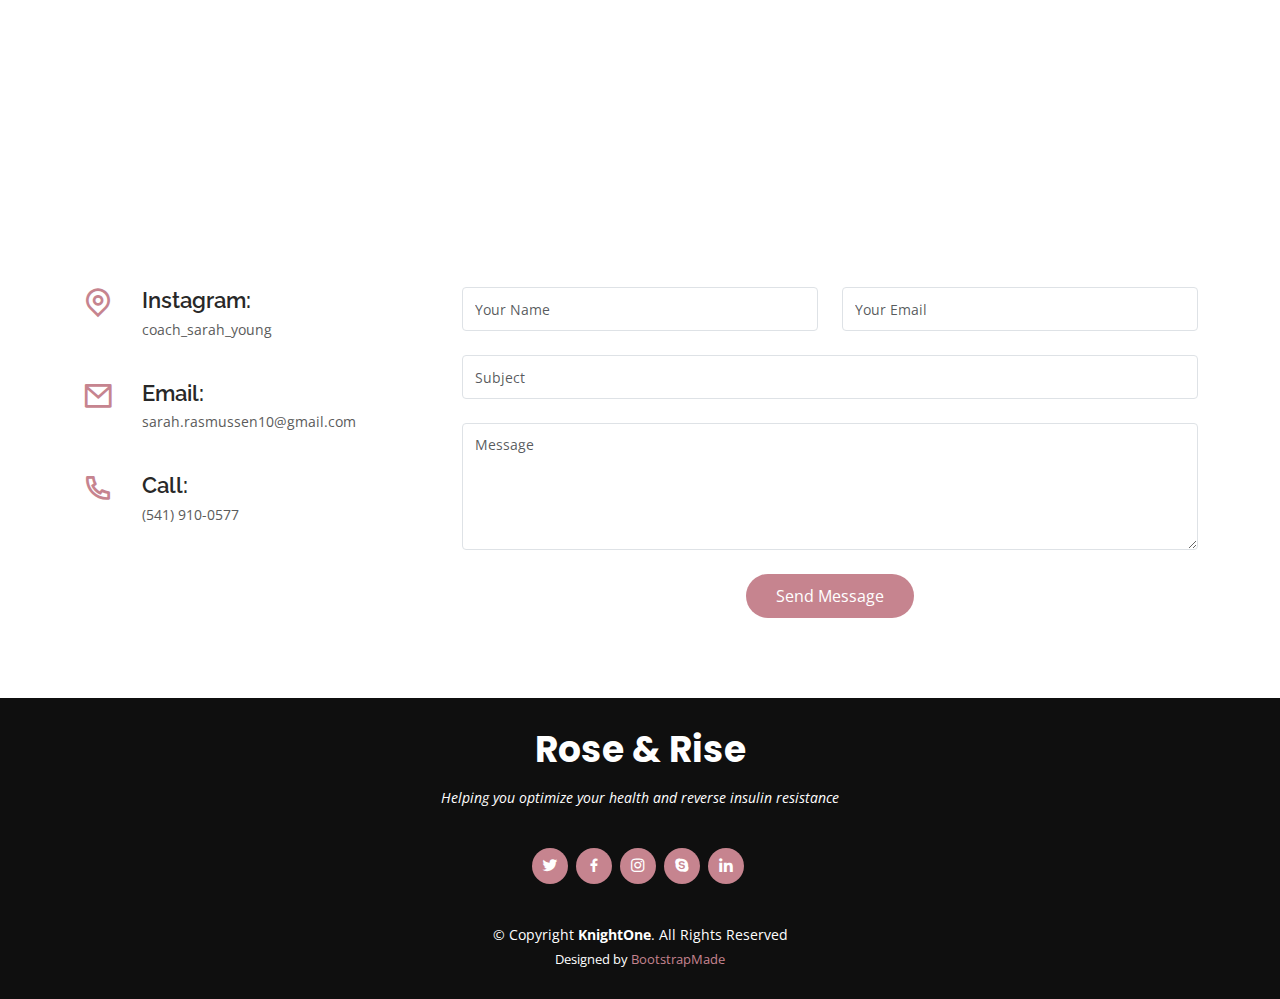
==== commit b2d729d7: "Made changes" ====
--- a/index.html
+++ b/index.html
@@ -48,12 +48,12 @@
               <li><a class="nav-link scrollto " href="./pages/faq.html">FAQ</a></li>
               <li><a class="nav-link scrollto" href="./pages/science.html">Approach</a></li>
               
-              <li><a class="nav-link scrollto" href="./pages/meetme.html">Meet me</a></li>
+              <li><a class="nav-link scrollto" href="./pages/meetme.html">Schedule</a></li>
             </ul>
             <i class="bi bi-list mobile-nav-toggle"></i>
           </nav><!-- .navbar -->
 
-          <a href="./pages/meetme.html" class="get-started-btn scrollto">Schedule a free 15 min consult</a>
+          <a href="./pages/meetme.html" class="get-started-btn scrollto">Schedule a free 15 min. consult</a>
         </div>
       </div>
 
@@ -66,7 +66,7 @@
       <div class="row justify-content-center">
         <div class="col-xl-8">
           <h1>Rose & Rise</h1>
-          <h2>Helping women develop sustainable habits and reverse insulin resistance </h2>
+          <h2>Helping women develop sustainable health habits and reverse insulin resistance </h2>
           <a href="https://www.youtube.com/watch?v=jDDaplaOz7Q" class="glightbox play-btn mb-4"></a>
         </div>
       </div>
@@ -250,8 +250,8 @@
       <div class="container">
 
         <div class="section-title">
-          <h2>Portfolio</h2>
-          <p>Magnam dolores commodi suscipit. Necessitatibus eius consequatur ex aliquid fuga eum quidem. Sit sint consectetur velit. Quisquam quos quisquam cupiditate. Et nemo qui impedit suscipit alias ea. Quia fugiat sit in iste officiis commodi quidem hic quas.</p>
+          <h2>Instagram</h2>
+          <p>Discover insulin-friendly recipes, exercise tips, insights into managing insulin resistance, and much more by connecting with me on Instagram!</p>
         </div>
 
         <div class="row">
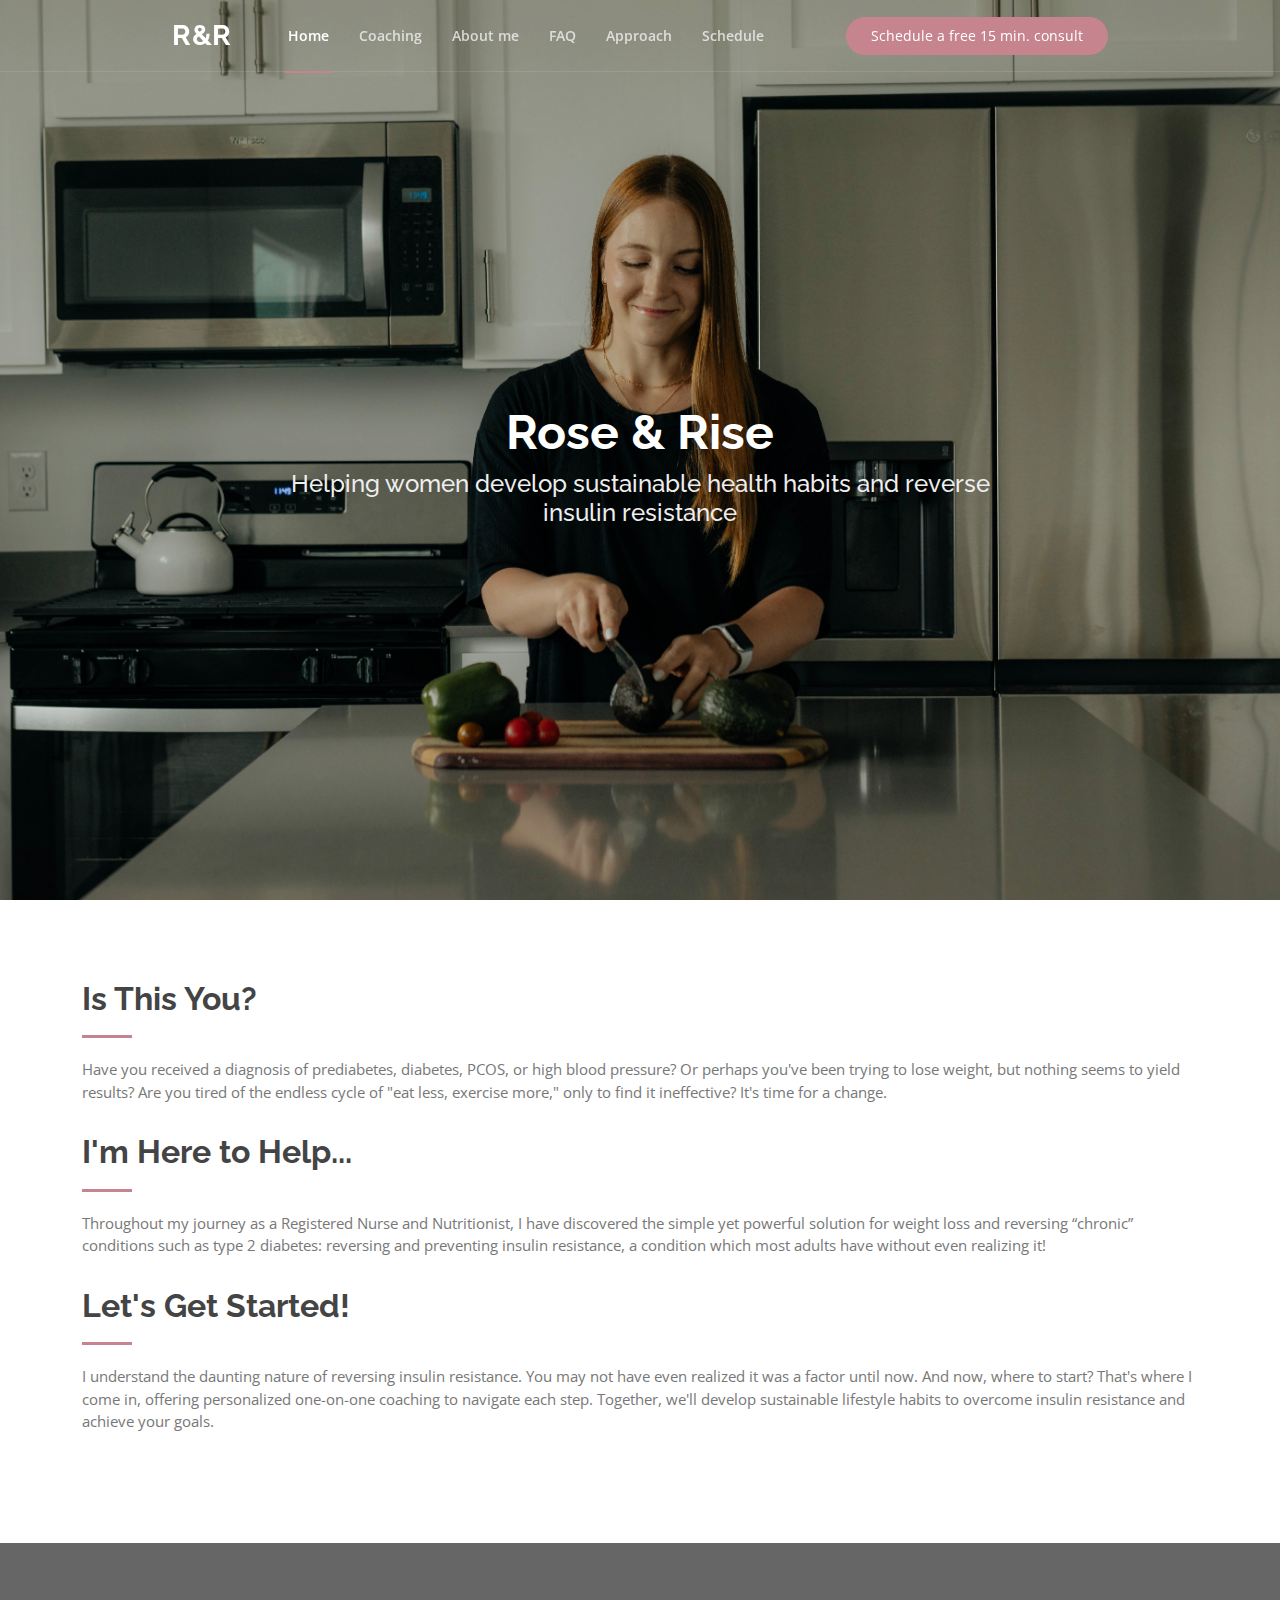
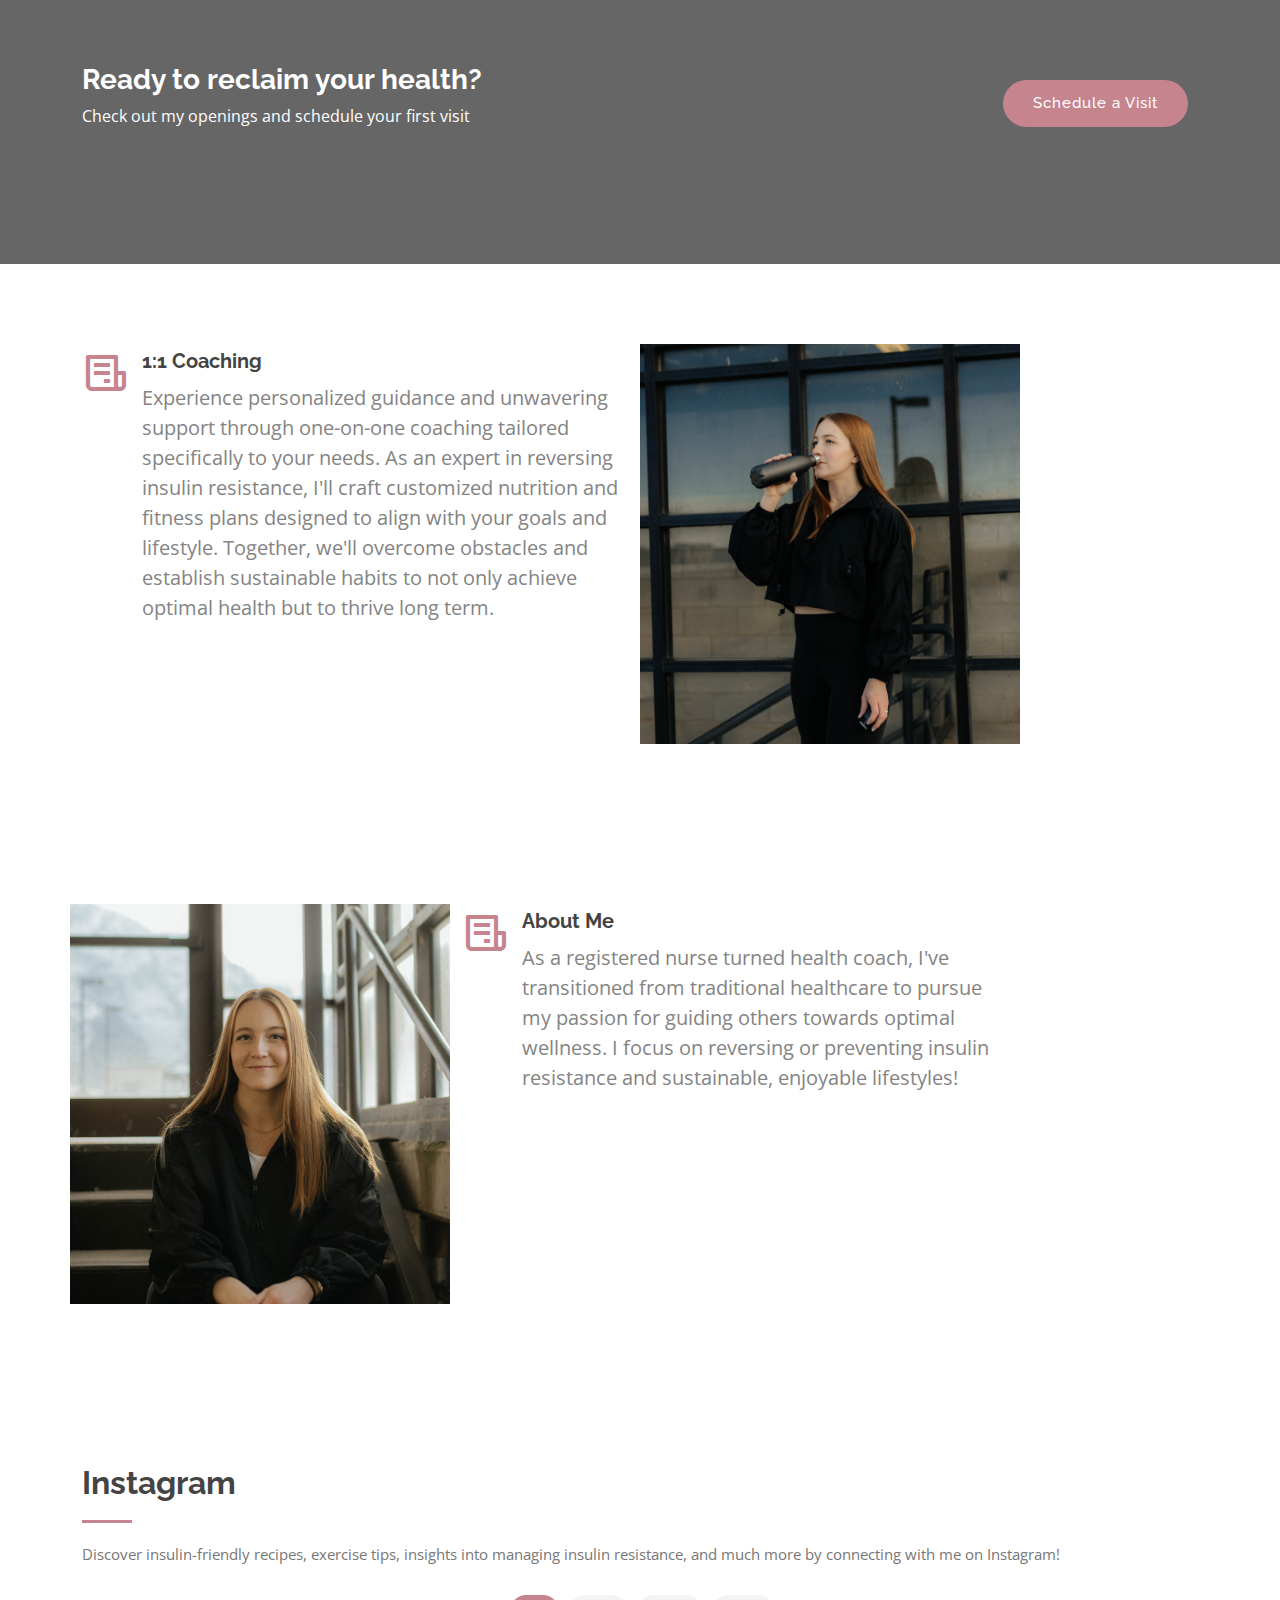
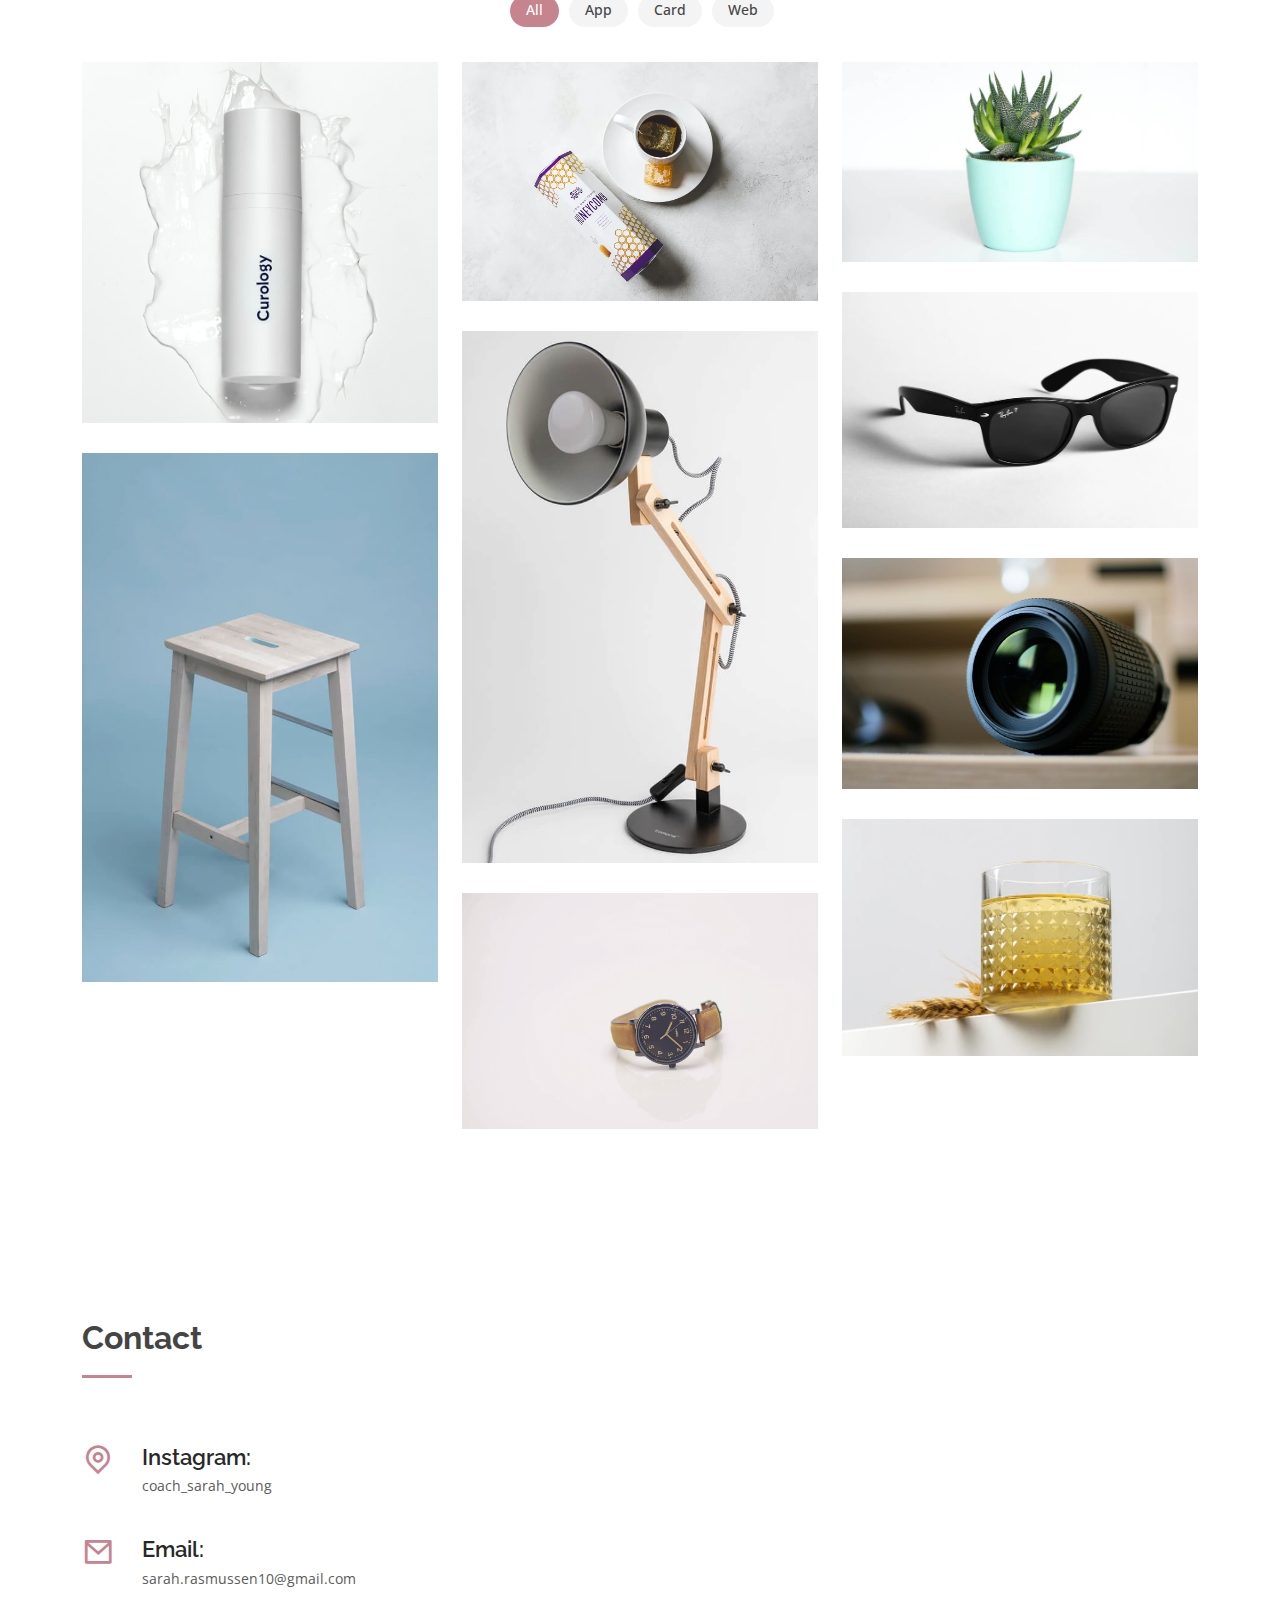
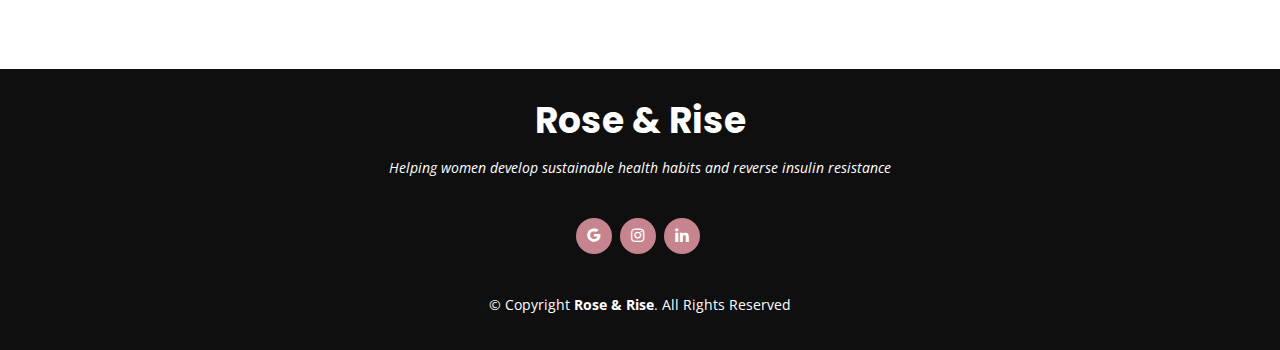
==== commit ba24a3d4: "Add all changes" ====
--- a/index.html
+++ b/index.html
@@ -47,7 +47,6 @@
               <li><a class="nav-link scrollto" href="./pages/about.html">About me</a></li>
               <li><a class="nav-link scrollto " href="./pages/faq.html">FAQ</a></li>
               <li><a class="nav-link scrollto" href="./pages/science.html">Approach</a></li>
-              
               <li><a class="nav-link scrollto" href="./pages/meetme.html">Schedule</a></li>
             </ul>
             <i class="bi bi-list mobile-nav-toggle"></i>
@@ -67,7 +66,9 @@
         <div class="col-xl-8">
           <h1>Rose & Rise</h1>
           <h2>Helping women develop sustainable health habits and reverse insulin resistance </h2>
-          <a href="https://www.youtube.com/watch?v=jDDaplaOz7Q" class="glightbox play-btn mb-4"></a>
+          <!--
+              <a href="https://www.youtube.com/watch?v=jDDaplaOz7Q" class="glightbox play-btn mb-4"></a>
+          -->
         </div>
       </div>
     </div>
@@ -104,7 +105,7 @@
             <p>Check out my openings and schedule your first visit</p>
           </div>
           <div class="col-lg-3 cta-btn-container text-center">
-            <a class="cta-btn align-middle" href="#">Schedule a Visit</a>
+            <a class="cta-btn align-middle" href="./pages/meetme.html">Schedule a Visit</a>
           </div>
         </div>
 
@@ -120,7 +121,7 @@
             <div class="icon-box mt-5 mt-lg-0">
               <i class="bx bx-receipt"></i>
               <h4>1:1 Coaching</h4>
-              <p>Experience personalized guidance and unwavering support through one-on-one coaching tailored specifically to your needs. As an expert in reversing insulin resistance, I'll craft customized nutrition and fitness plans designed to align with your goals and lifestyle. Together, we'll overcome obstacles and establish sustainable habits to not only achieve optimal health but to
+              <p style="font-size: 1.25rem;">Experience personalized guidance and unwavering support through one-on-one coaching tailored specifically to your needs. As an expert in reversing insulin resistance, I'll craft customized nutrition and fitness plans designed to align with your goals and lifestyle. Together, we'll overcome obstacles and establish sustainable habits to not only achieve optimal health but to
                 thrive long term.
 
               </p>
@@ -141,7 +142,7 @@
             <div class="icon-box mt-5 mt-lg-0">
               <i class="bx bx-receipt"></i>
               <h4>About Me</h4>
-              <p>As a registered nurse turned health coach, I've transitioned from traditional healthcare to pursue my passion for guiding others towards optimal wellness. I focus on reversing or preventing insulin resistance and sustainable, enjoyable lifestyles!</p>
+              <p style="font-size: 1.25rem;">As a registered nurse turned health coach, I've transitioned from traditional healthcare to pursue my passion for guiding others towards optimal wellness. I focus on reversing or preventing insulin resistance and sustainable, enjoyable lifestyles!</p>
             </div>
             
           </div>
@@ -150,7 +151,7 @@
       </div>
     </section><!-- End Features Section -->
 
-    <!-- ======= Clients Section ======= -->
+    <!-- ======= Clients Section ======= 
     <section id="clients" class="clients">
       <div class="container">
 
@@ -207,9 +208,9 @@
         </div>
 
       </div>
-    </section><!-- End Clients Section -->
-
-    <!-- ======= Counts Section ======= -->
+    </section> End Clients Section -->
+
+    <!-- ======= Counts Section ======= 
     <section id="counts" class="counts">
       <div class="container">
 
@@ -243,8 +244,8 @@
         </div>
 
       </div>
-    </section><!-- End Counts Section -->
-
+    </section> End Counts Section 
+    -->
     <!-- ======= Portfolio Section ======= -->
     <section id="portfolio" class="portfolio">
       <div class="container">
@@ -362,7 +363,7 @@
       </div>
     </section><!-- End Portfolio Section -->
 
-    <!-- ======= Pricing Section ======= -->
+    <!-- ======= Pricing Section =======
     <section id="pricing" class="pricing">
       <div class="container">
 
@@ -428,7 +429,7 @@
         </div>
 
       </div>
-    </section><!-- End Pricing Section -->
+    </section> End Pricing Section -->
 
     <!-- ======= Contact Section ======= -->
     <section id="contact" class="contact">
@@ -436,19 +437,20 @@
 
         <div class="section-title">
           <h2>Contact</h2>
-          <p>Magnam dolores commodi suscipit. Necessitatibus eius consequatur ex aliquid fuga eum quidem. Sit sint consectetur velit. Quisquam quos quisquam cupiditate. Et nemo qui impedit suscipit alias ea. Quia fugiat sit in iste officiis commodi quidem hic quas.</p>
-        </div>
-      </div>
-
+          <!--<p>Magnam dolores commodi suscipit. Necessitatibus eius consequatur ex aliquid fuga eum quidem. Sit sint consectetur velit. Quisquam quos quisquam cupiditate. Et nemo qui impedit suscipit alias ea. Quia fugiat sit in iste officiis commodi quidem hic quas.</p>-->
+        </div>
+      </div>
+      <!--
       <div>
         <iframe style="border:0; width: 100%; height: 350px;" src="https://www.google.com/maps/embed?pb=!1m14!1m8!1m3!1d12097.433213460943!2d-74.0062269!3d40.7101282!3m2!1i1024!2i768!4f13.1!3m3!1m2!1s0x0%3A0xb89d1fe6bc499443!2sDowntown+Conference+Center!5e0!3m2!1smk!2sbg!4v1539943755621" frameborder="0" allowfullscreen></iframe>
       </div>
-
-      <div class="container">
-
-        <div class="row mt-5">
-
-          <div class="col-lg-4">
+        -->
+
+      <div class="container">
+
+        <div class="row mt-3">
+        
+          <div class="justify-content-center">
             <div class="info">
               <div class="address">
                 <i class="ri-map-pin-line"></i>
@@ -461,17 +463,19 @@
                 <h4>Email:</h4>
                 <p>sarah.rasmussen10@gmail.com</p>
               </div>
-
+              <!--
               <div class="phone">
                 <i class="ri-phone-line"></i>
                 <h4>Call:</h4>
-                <p>(541) 910-0577</p>
-              </div>
-
-            </div>
-
-          </div>
-
+                <p></p>
+              </div>
+            -->
+
+            </div>
+
+          </div>
+
+        <!--
           <div class="col-lg-8 mt-5 mt-lg-0">
 
             <form action="forms/contact.php" method="post" role="form" class="php-email-form">
@@ -498,7 +502,7 @@
             </form>
 
           </div>
-
+        -->
         </div>
 
       </div>
@@ -509,25 +513,15 @@
   <!-- ======= Footer ======= -->
   <footer id="footer">
     <div class="container">
-      <h3>Rose & Rise</h3>
-      <p>Helping you optimize your health and reverse insulin resistance
-      </p>
-      <div class="social-links">
-        <a href="#" class="twitter"><i class="bx bxl-twitter"></i></a>
-        <a href="#" class="facebook"><i class="bx bxl-facebook"></i></a>
-        <a href="#" class="instagram"><i class="bx bxl-instagram"></i></a>
-        <a href="#" class="google-plus"><i class="bx bxl-skype"></i></a>
-        <a href="#" class="linkedin"><i class="bx bxl-linkedin"></i></a>
-      </div>
+        <h3>Rose & Rise</h3>
+        <p>Helping women develop sustainable health habits and reverse insulin resistance</p>
+        <div class="social-links">
+          <a href="mailto:sarah.rasmussen@gmail.com" class="facebook"><i class="bx bxl-google"></i></a>
+          <a href="https://www.instagram.com/coach_sarah_young/" class="insta"><i class="bx bxl-instagram"></i></a>
+          <a href="https://www.linkedin.com/in/sarah-rasmussen-young/" class="linkedin"><i class="bx bxl-linkedin"></i></a>
+        </div>
       <div class="copyright">
-        &copy; Copyright <strong><span>KnightOne</span></strong>. All Rights Reserved
-      </div>
-      <div class="credits">
-        <!-- All the links in the footer should remain intact. -->
-        <!-- You can delete the links only if you purchased the pro version. -->
-        <!-- Licensing information: https://bootstrapmade.com/license/ -->
-        <!-- Purchase the pro version with working PHP/AJAX contact form: https://bootstrapmade.com/knight-simple-one-page-bootstrap-template/ -->
-        Designed by <a href="https://bootstrapmade.com/">BootstrapMade</a>
+        &copy; Copyright <strong><span>Rose & Rise</span></strong>. All Rights Reserved
       </div>
     </div>
   </footer><!-- End Footer -->
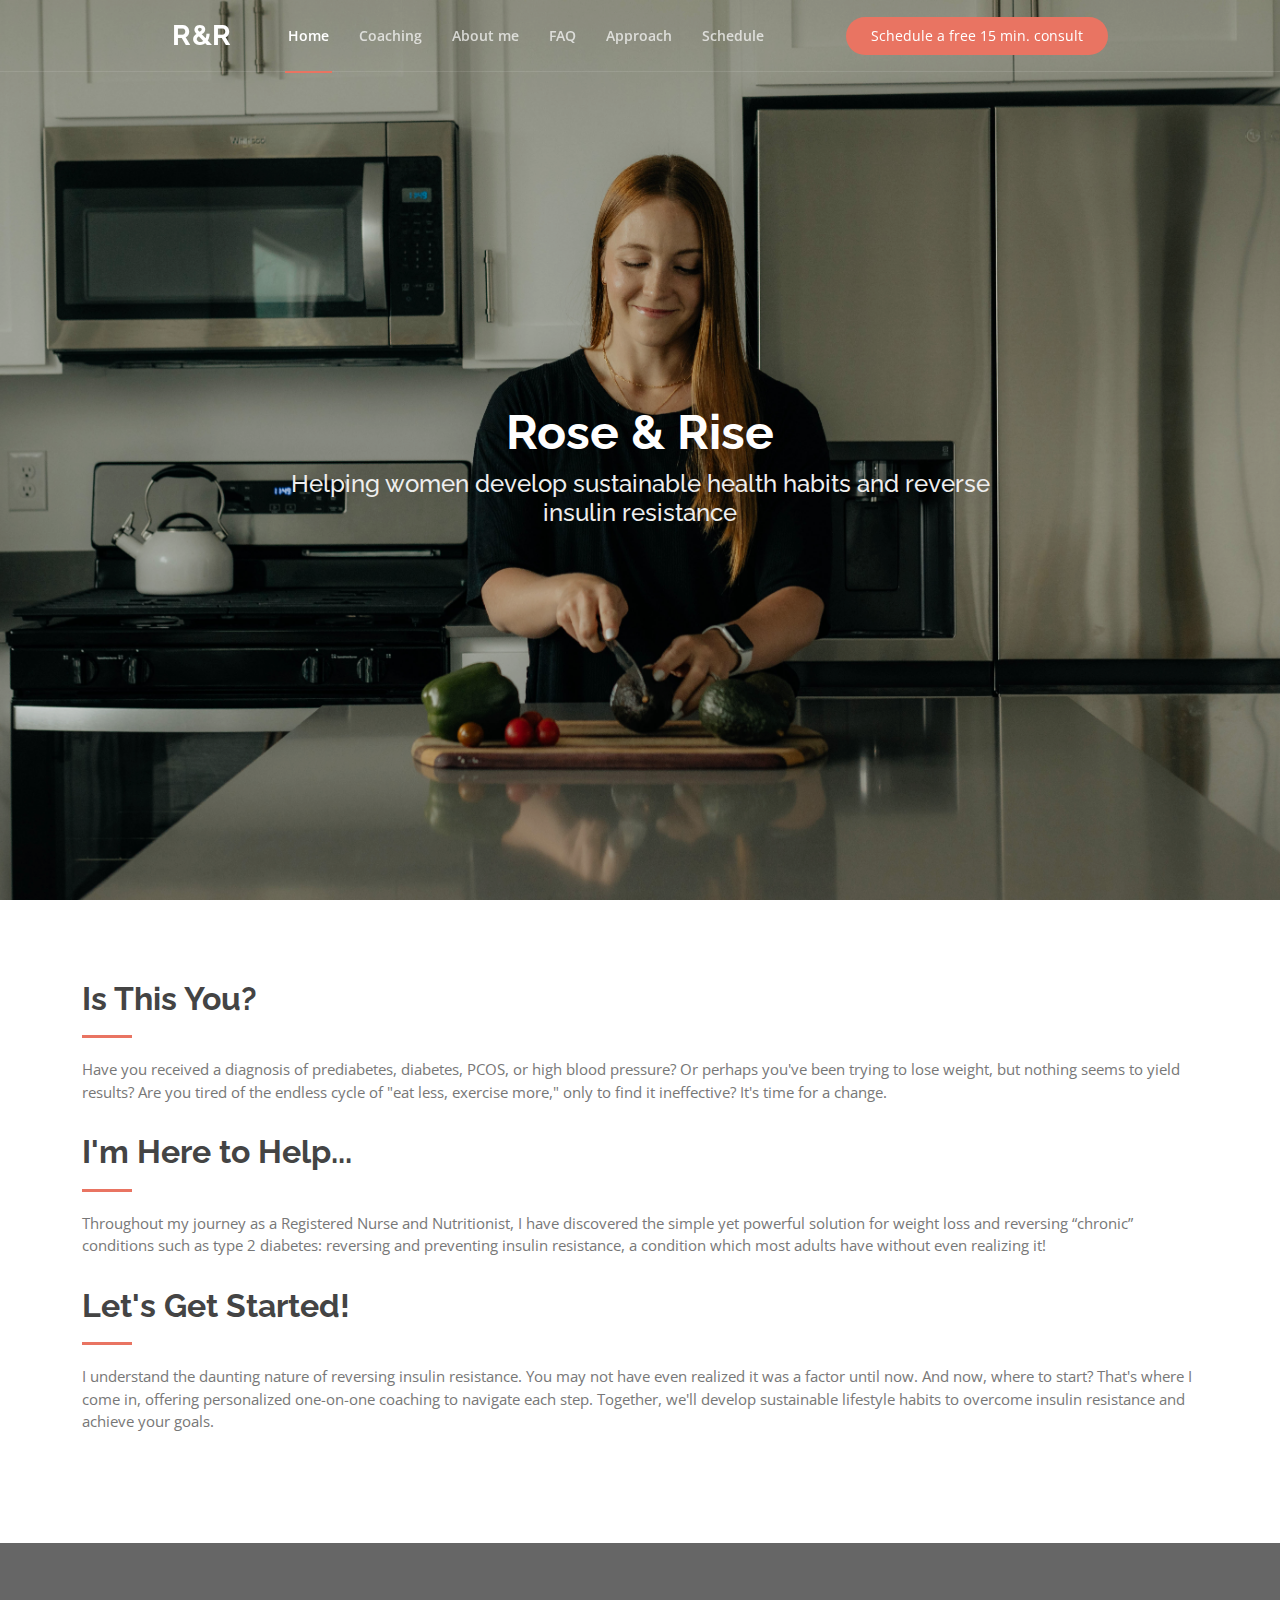
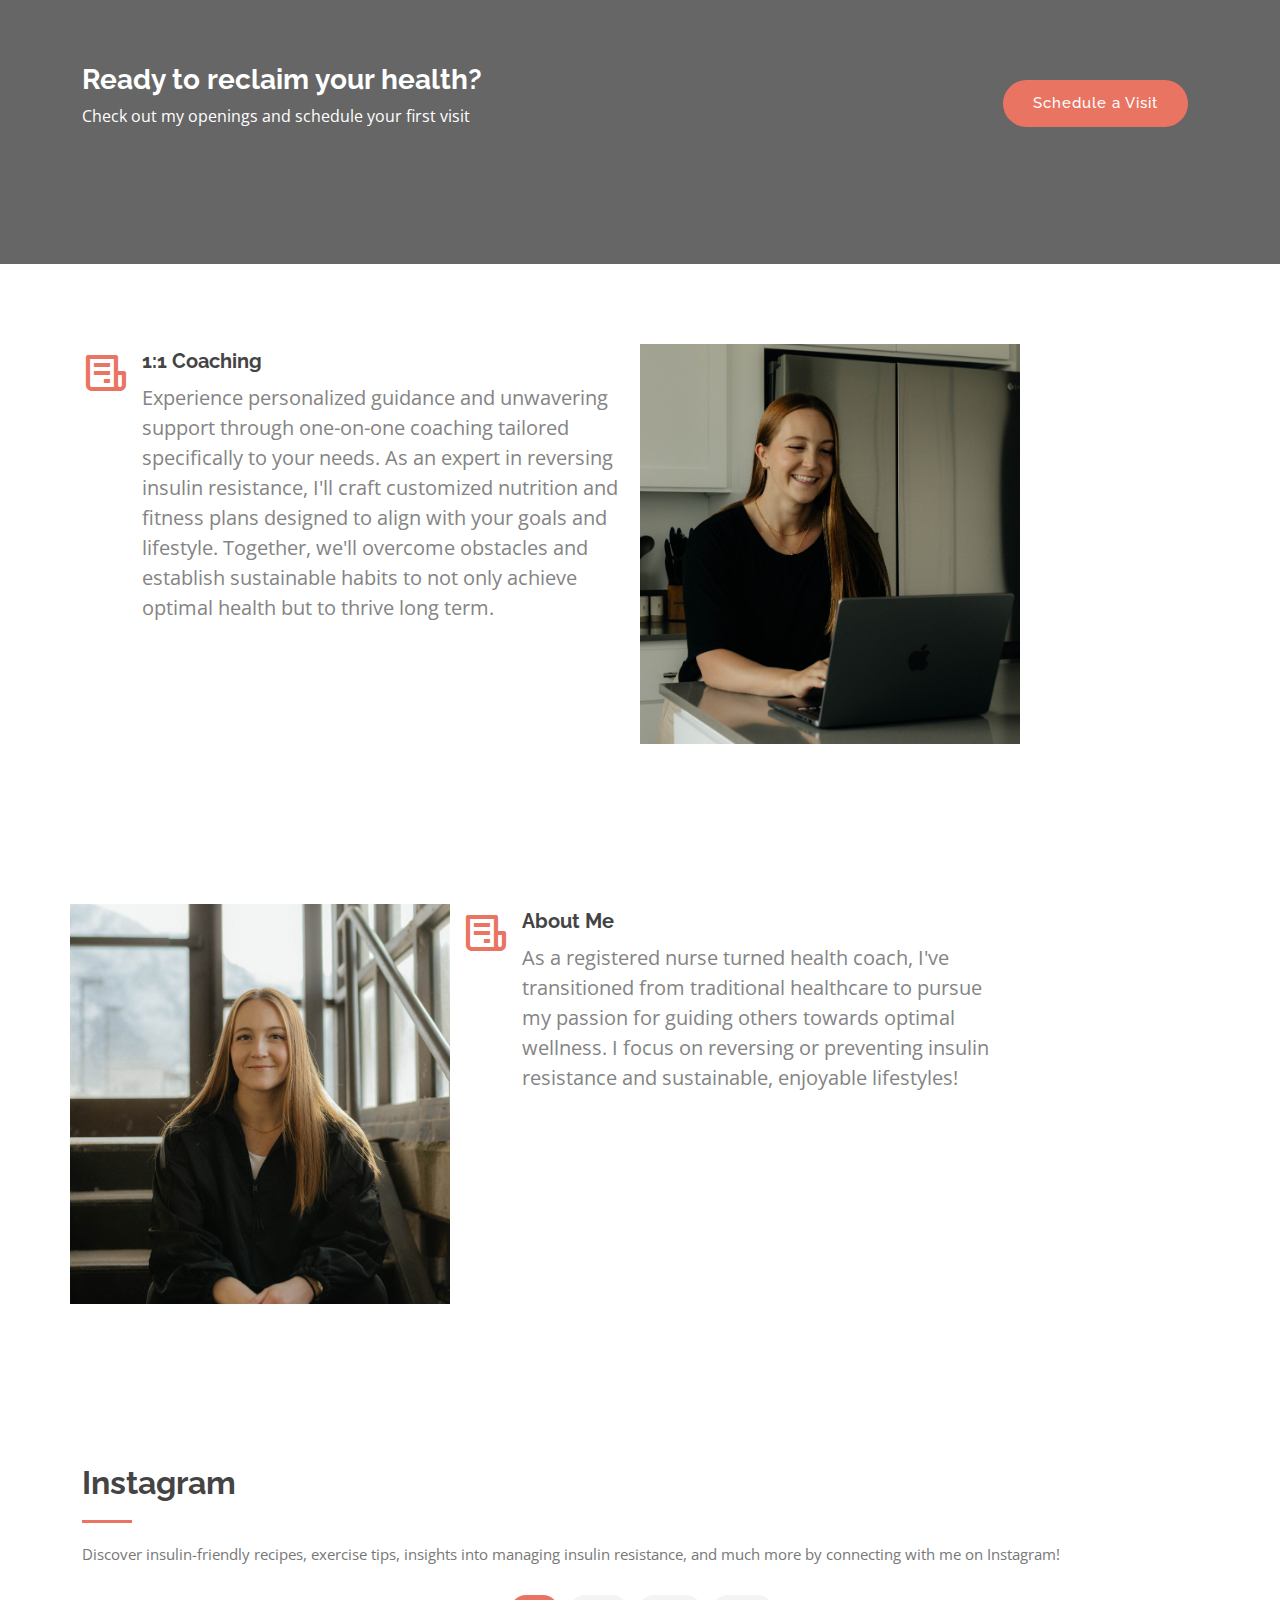
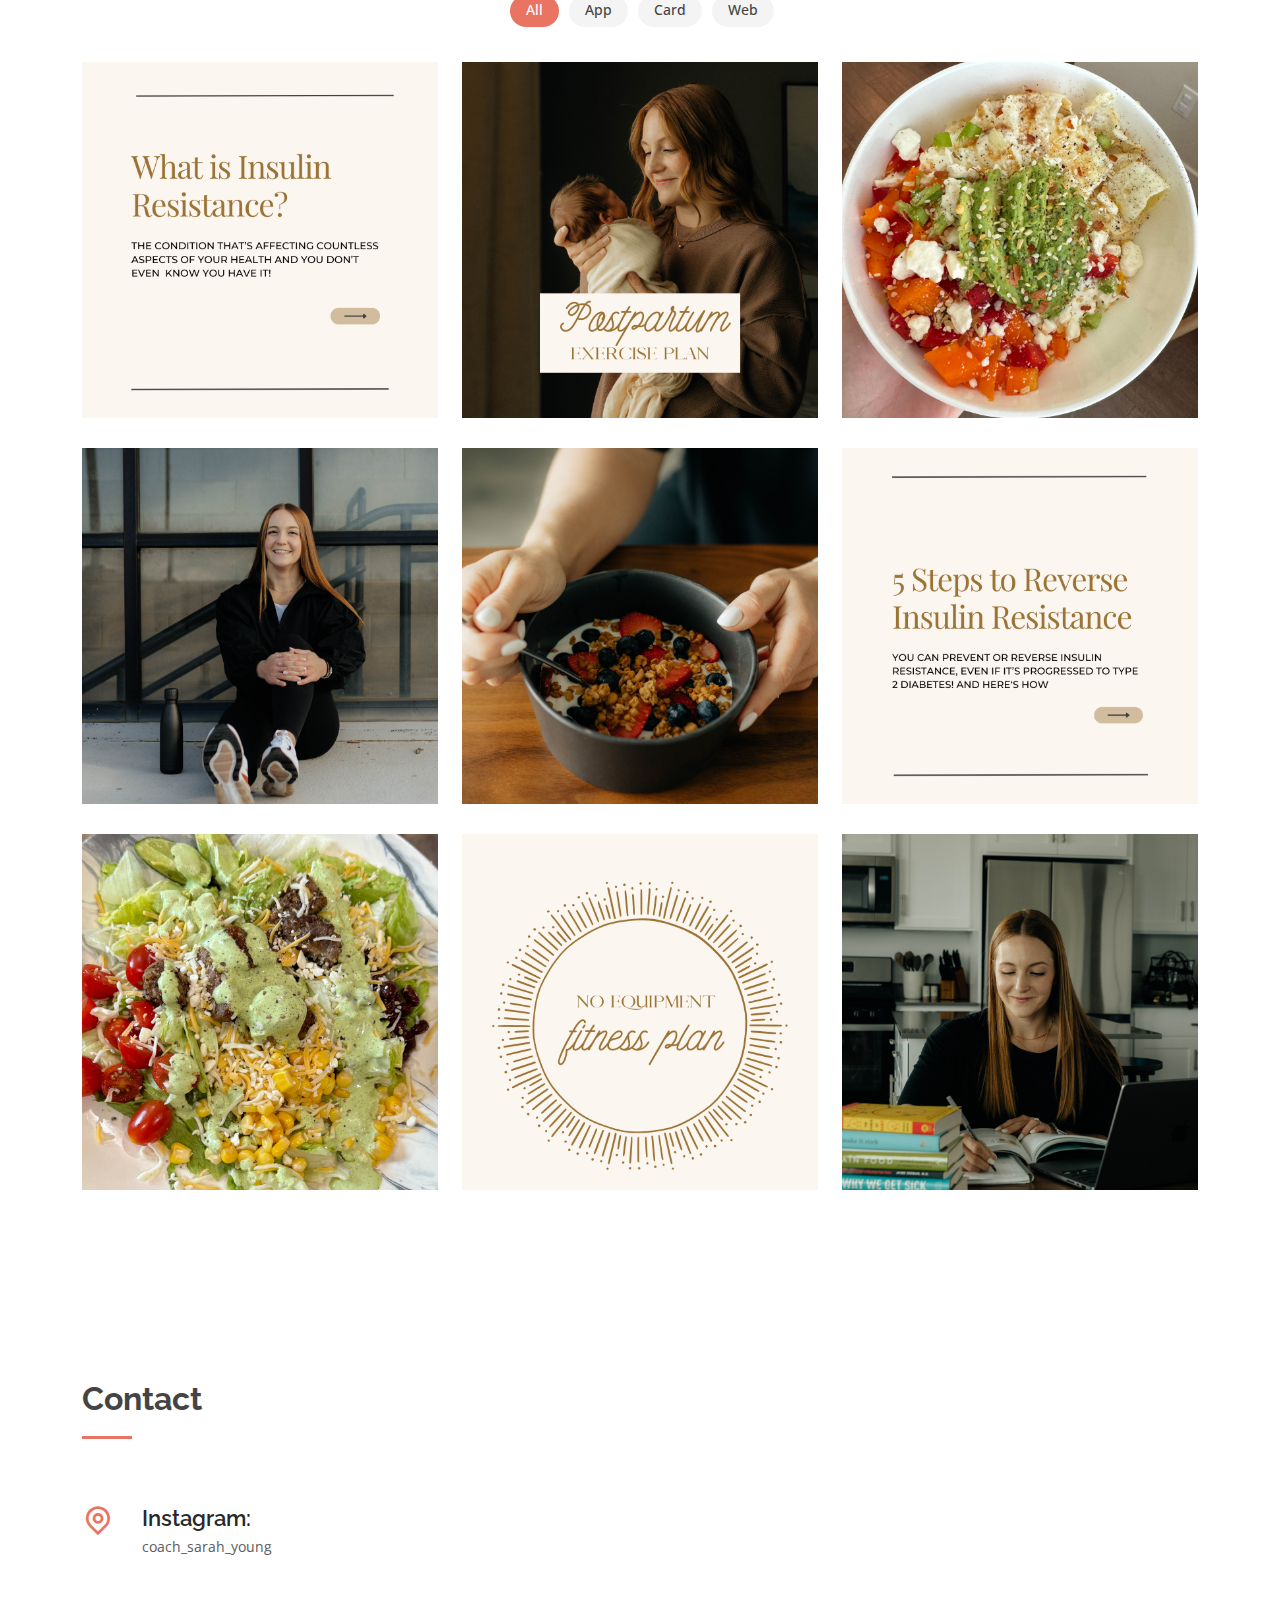
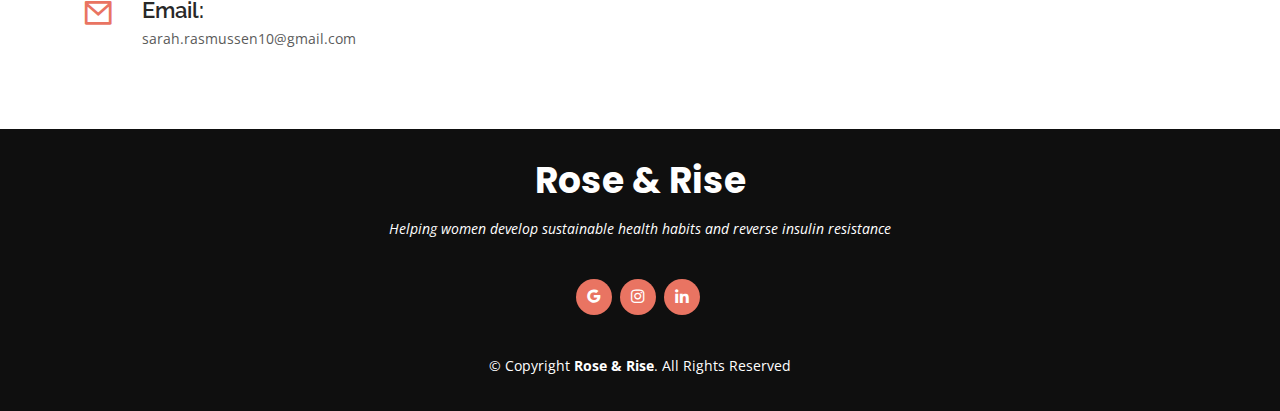
==== commit ca08985e: "pictures" ====
--- a/index.html
+++ b/index.html
@@ -38,7 +38,7 @@
         <div class="col-xl-9 d-flex align-items-center justify-content-lg-between">
           <h1 class="logo me-auto me-lg-0"><a href="index.html">R&R</a></h1>
           <!-- Uncomment below if you prefer to use an image logo -->
-          <!-- <a href="index.html" class="logo me-auto me-lg-0"><img src="assets/img/logo.png" alt="" class="img-fluid"></a>-->
+          <!-- <a href="index.html" class="logo me-auto me-lg-0"><img src="assets/img/logo.png" alt="" class="img-fluid"></a> -->
 
           <nav id="navbar" class="navbar order-last order-lg-0">
             <ul>
@@ -128,7 +128,7 @@
             </div>
             
           </div>
-          <div class="image col-lg-4 order-1 order-lg-2" style='background-image: url("assets/img/waterbottle2.jpg");'></div>
+          <div class="image col-lg-4 order-1 order-lg-2" style='background-image: url("assets/img/1-1CoachingHomePage.jpg");'></div>
         </div>
 
       </div>
@@ -269,7 +269,7 @@
         <div class="row portfolio-container">
 
           <div class="col-lg-4 col-md-6 portfolio-item filter-app">
-            <img src="assets/img/portfolio/portfolio-1.jpg" class="img-fluid" alt="">
+            <img src="assets/img/What is Insulin Resistance (Instagram Post).png" class="img-fluid" alt="">
             <div class="portfolio-info">
               <h4>App 1</h4>
               <p>App</p>
@@ -279,7 +279,7 @@
           </div>
 
           <div class="col-lg-4 col-md-6 portfolio-item filter-web">
-            <img src="assets/img/portfolio/portfolio-2.jpg" class="img-fluid" alt="">
+            <img src="assets/img/exercise plan.png" class="img-fluid" alt="">
             <div class="portfolio-info">
               <h4>Web 3</h4>
               <p>Web</p>
@@ -289,7 +289,7 @@
           </div>
 
           <div class="col-lg-4 col-md-6 portfolio-item filter-app">
-            <img src="assets/img/portfolio/portfolio-3.jpg" class="img-fluid" alt="">
+            <img src="assets/img/AvocadoBowlSquare.png" class="img-fluid" alt="">
             <div class="portfolio-info">
               <h4>App 2</h4>
               <p>App</p>
@@ -299,7 +299,7 @@
           </div>
 
           <div class="col-lg-4 col-md-6 portfolio-item filter-card">
-            <img src="assets/img/portfolio/portfolio-4.jpg" class="img-fluid" alt="">
+            <img src="assets/img/SittingSquare.png" class="img-fluid" alt="">
             <div class="portfolio-info">
               <h4>Card 2</h4>
               <p>Card</p>
@@ -309,7 +309,7 @@
           </div>
 
           <div class="col-lg-4 col-md-6 portfolio-item filter-web">
-            <img src="assets/img/portfolio/portfolio-5.jpg" class="img-fluid" alt="">
+            <img src="assets/img/YogurtBowlSquare.png" class="img-fluid" alt="">
             <div class="portfolio-info">
               <h4>Web 2</h4>
               <p>Web</p>
@@ -319,7 +319,7 @@
           </div>
 
           <div class="col-lg-4 col-md-6 portfolio-item filter-app">
-            <img src="assets/img/portfolio/portfolio-6.jpg" class="img-fluid" alt="">
+            <img src="assets/img/How to Reverse Insulin Resistance (Instagram Post).png" class="img-fluid" alt="">
             <div class="portfolio-info">
               <h4>App 3</h4>
               <p>App</p>
@@ -329,7 +329,7 @@
           </div>
 
           <div class="col-lg-4 col-md-6 portfolio-item filter-card">
-            <img src="assets/img/portfolio/portfolio-7.jpg" class="img-fluid" alt="">
+            <img src="assets/img/SteakSaladSquare.png" class="img-fluid" alt="">
             <div class="portfolio-info">
               <h4>Card 1</h4>
               <p>Card</p>
@@ -339,7 +339,7 @@
           </div>
 
           <div class="col-lg-4 col-md-6 portfolio-item filter-card">
-            <img src="assets/img/portfolio/portfolio-8.jpg" class="img-fluid" alt="">
+            <img src="assets/img/fitnessplan.png" class="img-fluid" alt="">
             <div class="portfolio-info">
               <h4>Card 3</h4>
               <p>Card</p>
@@ -349,7 +349,7 @@
           </div>
 
           <div class="col-lg-4 col-md-6 portfolio-item filter-web">
-            <img src="assets/img/portfolio/portfolio-9.jpg" class="img-fluid" alt="">
+            <img src="assets/img/BooksSquare.png" class="img-fluid" alt="">
             <div class="portfolio-info">
               <h4>Web 3</h4>
               <p>Web</p>
--- a/assets/css/style.css
+++ b/assets/css/style.css
@@ -15,12 +15,13 @@
 }
 
 a {
-  color: #c6848f;
+  color: #e97462;
   text-decoration: none;
 }
 
+/* old color: #c6848f */
 a:hover {
-  color: #c6848f;
+  color: #e97462;
   text-decoration: none;
 }
 
@@ -52,7 +53,7 @@
   position: fixed;
   top: calc(50% - 30px);
   left: calc(50% - 30px);
-  border: 6px solid #c6848f;
+  border: 6px solid #e97462;
   border-top-color: #fff;
   border-bottom-color: #fff;
   border-radius: 50%;
@@ -81,7 +82,7 @@
   right: 15px;
   bottom: 15px;
   z-index: 996;
-  background: #c6848f;
+  background: #e97462;
   width: 40px;
   height: 40px;
   border-radius: 50px;
@@ -95,7 +96,7 @@
 }
 
 .back-to-top:hover {
-  background: #c6848f;
+  background: #e97462;
   color: #fff;
 }
 
@@ -132,7 +133,7 @@
 }
 
 #header .logo img {
-  max-height: 40px;
+  max-height: 3rem;
 }
 
 @media (max-width: 992px) {
@@ -145,7 +146,7 @@
 /* Get Startet Button */
 .get-started-btn {
   margin-left: 25px;
-  background: #c6848f;
+  background: #e97462;
   color: #fff;
   border-radius: 50px;
   padding: 8px 25px 9px 25px;
@@ -156,7 +157,7 @@
 }
 
 .get-started-btn:hover {
-  background: #c6848f;
+  background: #e97462;
   color: #fff;
 }
 
@@ -223,7 +224,7 @@
   height: 2px;
   bottom: -2px;
   left: 0;
-  background-color: #c6848f;
+  background-color: #e97462;
   visibility: hidden;
   width: 0px;
   transition: all 0.3s ease-in-out 0s;
@@ -256,7 +257,7 @@
   background: #fff;
   box-shadow: 0px 0px 30px rgba(127, 137, 161, 0.25);
   transition: 0.3s;
-  border-top: 2px solid #c6848f;
+  border-top: 2px solid #e97462;
 }
 
 .navbar .dropdown ul li {
@@ -278,7 +279,7 @@
 .navbar .dropdown ul a:hover,
 .navbar .dropdown ul .active:hover,
 .navbar .dropdown ul li:hover>a {
-  color: #c6848f;
+  color: #e97462;
 }
 
 .navbar .dropdown:hover>ul {
@@ -379,7 +380,7 @@
 .navbar-mobile a:hover,
 .navbar-mobile .active,
 .navbar-mobile li:hover>a {
-  color: #c6848f;
+  color: #e97462;
 }
 
 .navbar-mobile .getstarted,
@@ -466,7 +467,7 @@
   width: 94px;
   height: 94px;
   margin: 0 auto;
-  background: radial-gradient(#c6848f 50%, rgba(219, 140, 216, 0.4) 52%);
+  background: radial-gradient(#e97462 50%, rgba(219, 140, 216, 0.4) 52%);
   border-radius: 50%;
   display: block;
   overflow: hidden;
@@ -507,7 +508,7 @@
 }
 
 #hero .play-btn:hover::after {
-  border-left: 15px solid #c6848f;
+  border-left: 15px solid #e97462;
   transform: scale(20);
 }
 
@@ -568,7 +569,7 @@
 }
 
 .section-bg {
-  background-color: #c6848f;
+  background-color: #e97462;
 }
 
 .section-title {
@@ -589,7 +590,7 @@
   display: block;
   width: 50px;
   height: 3px;
-  background: #c6848f;
+  background: #e97462;
   bottom: 0;
   left: 0;
 }
@@ -627,7 +628,7 @@
   left: 0;
   top: 2px;
   font-size: 20px;
-  color: #c6848f;
+  color: #e97462;
   line-height: 1;
 }
 
@@ -645,14 +646,14 @@
   border-radius: 50px;
   transition: 0.3s;
   line-height: 1;
-  color: #c6848f;
+  color: #e97462;
   animation-delay: 0.8s;
   margin-top: 6px;
-  border: 2px solid #c6848f;
+  border: 2px solid #e97462;
 }
 
 .about .content .btn-learn-more:hover {
-  background: #c6848f;
+  background: #e97462;
   color: #fff;
   text-decoration: none;
 }
@@ -672,7 +673,7 @@
 .services .icon-box .icon {
   width: 64px;
   height: 64px;
-  background: #c6848f;
+  background: #e97462;
   border-radius: 50px;
   display: flex;
   align-items: center;
@@ -705,11 +706,11 @@
 
 .services .icon-box:hover {
   transform: translateY(-10px);
-  border-color: #c6848f;
+  border-color: #e97462;
 }
 
 .services .icon-box:hover h4 a {
-  color: #c6848f;
+  color: #e97462;
 }
 
 /*--------------------------------------------------------------
@@ -741,13 +742,13 @@
   border-radius: 2px;
   transition: 0.5s;
   margin: 10px;
-  background: #c6848f;
+  background: #e97462;
   color: #fff;
   border-radius: 50px;
 }
 
 .cta .cta-btn:hover {
-  background: #c6848f;
+  background: #e97462;
 }
 
 @media (max-width: 1024px) {
@@ -776,7 +777,7 @@
 .features .icon-box i {
   font-size: 48px;
   float: left;
-  color: #c6848f;
+  color: #e97462;
 }
 
 .features .icon-box p {
@@ -859,7 +860,7 @@
   font-size: 48px;
   display: block;
   font-weight: 700;
-  color: #c6848f;
+  color: #e97462;
 }
 
 .counts .counters p {
@@ -904,7 +905,7 @@
 .portfolio #portfolio-flters li:hover,
 .portfolio #portfolio-flters li.filter-active {
   color: #fff;
-  background: #c6848f;
+  background: #e97462;
 }
 
 .portfolio #portfolio-flters li:last-child {
@@ -930,7 +931,7 @@
   bottom: -50px;
   z-index: 3;
   transition: all ease-in-out 0.3s;
-  background: #c6848f;
+  background: #e97462;
   padding: 15px 20px;
 }
 
@@ -958,7 +959,7 @@
 
 .portfolio .portfolio-item .portfolio-info .preview-link:hover,
 .portfolio .portfolio-item .portfolio-info .details-link:hover {
-  color: #c6848f;
+  color: #e97462;
 }
 
 .portfolio .portfolio-item .portfolio-info .details-link {
@@ -995,11 +996,11 @@
   height: 12px;
   background-color: #fff;
   opacity: 1;
-  border: 1px solid #c6848f;
+  border: 1px solid #e97462;
 }
 
 .portfolio-details .portfolio-details-slider .swiper-pagination .swiper-pagination-bullet-active {
-  background-color: #c6848f;
+  background-color: #e97462;
 }
 
 .portfolio-details .portfolio-info {
@@ -1067,7 +1068,7 @@
 
 .pricing .box h4 {
   font-size: 42px;
-  color: #c6848f;
+  color: #e97462;
   font-weight: 500;
   font-family: "Open Sans", sans-serif;
   margin-bottom: 20px;
@@ -1099,7 +1100,7 @@
 }
 
 .pricing .box ul i {
-  color: #c6848f;
+  color: #e97462;
   font-size: 18px;
   padding-right: 4px;
 }
@@ -1118,8 +1119,8 @@
   display: inline-block;
   padding: 10px 40px 12px 40px;
   border-radius: 50px;
-  border: 2px solid #c6848f;
-  color: #c6848f;
+  border: 2px solid #e97462;
+  color: #e97462;
   font-size: 14px;
   font-weight: 400;
   font-family: "Raleway", sans-serif;
@@ -1128,7 +1129,7 @@
 }
 
 .pricing .box .btn-buy:hover {
-  background: #c6848f;
+  background: #e97462;
   color: #fff;
 }
 
@@ -1155,7 +1156,7 @@
   font-size: 13px;
   padding: 3px 25px 6px 25px;
   background: #edfbf0;
-  color: #c6848f;
+  color: #e97462;
   border-radius: 50px;
 }
 
@@ -1246,7 +1247,7 @@
 }
 
 .faq .accordion-list a.collapsed:hover {
-  color: #c6848f;
+  color: #e97462;
 }
 
 .faq .accordion-list a.collapsed .icon-show {
@@ -1292,7 +1293,7 @@
 
 .contact .info i {
   font-size: 32px;
-  color: #c6848f;
+  color: #e97462;
   float: left;
   line-height: 1;
 }
@@ -1338,7 +1339,7 @@
 .contact .php-email-form .sent-message {
   display: none;
   color: #fff;
-  background: #c6848f;
+  background: #e97462;
   text-align: left;
   padding: 15px;
   font-weight: 600;
@@ -1362,7 +1363,7 @@
   width: 24px;
   height: 24px;
   margin: 0 10px -6px 0;
-  border: 3px solid #c6848f;
+  border: 3px solid #e97462;
   border-top-color: #eee;
   animation: animate-loading 1s linear infinite;
 }
@@ -1377,7 +1378,7 @@
 
 .contact .php-email-form input:focus,
 .contact .php-email-form textarea:focus {
-  border-color: #c6848f;
+  border-color: #e97462;
 }
 
 .contact .php-email-form input {
@@ -1389,7 +1390,7 @@
 }
 
 .contact .php-email-form button[type=submit] {
-  background: #c6848f;
+  background: #e97462;
   border: 0;
   padding: 10px 30px;
   color: #fff;
@@ -1398,7 +1399,7 @@
 }
 
 .contact .php-email-form button[type=submit]:hover {
-  background: #c6848f;
+  background: #e97462;
 }
 
 @keyframes animate-loading {
@@ -1487,7 +1488,7 @@
 #footer .social-links a {
   font-size: 18px;
   display: inline-block;
-  background: #c6848f;
+  background: #e97462;
   color: #fff;
   line-height: 1;
   padding: 8px 0;
@@ -1500,7 +1501,7 @@
 }
 
 #footer .social-links a:hover {
-  background: #c6848f;
+  background: #e97462;
   color: #fff;
   text-decoration: none;
 }
@@ -1514,10 +1515,10 @@
 }
 
 #footer .credits a {
-  color: #c6848f;
+  color: #e97462;
   transition: 0.3s;
 }
 
 #footer .credits a:hover {
-  color: #c6848f;
+  color: #e97462;
 }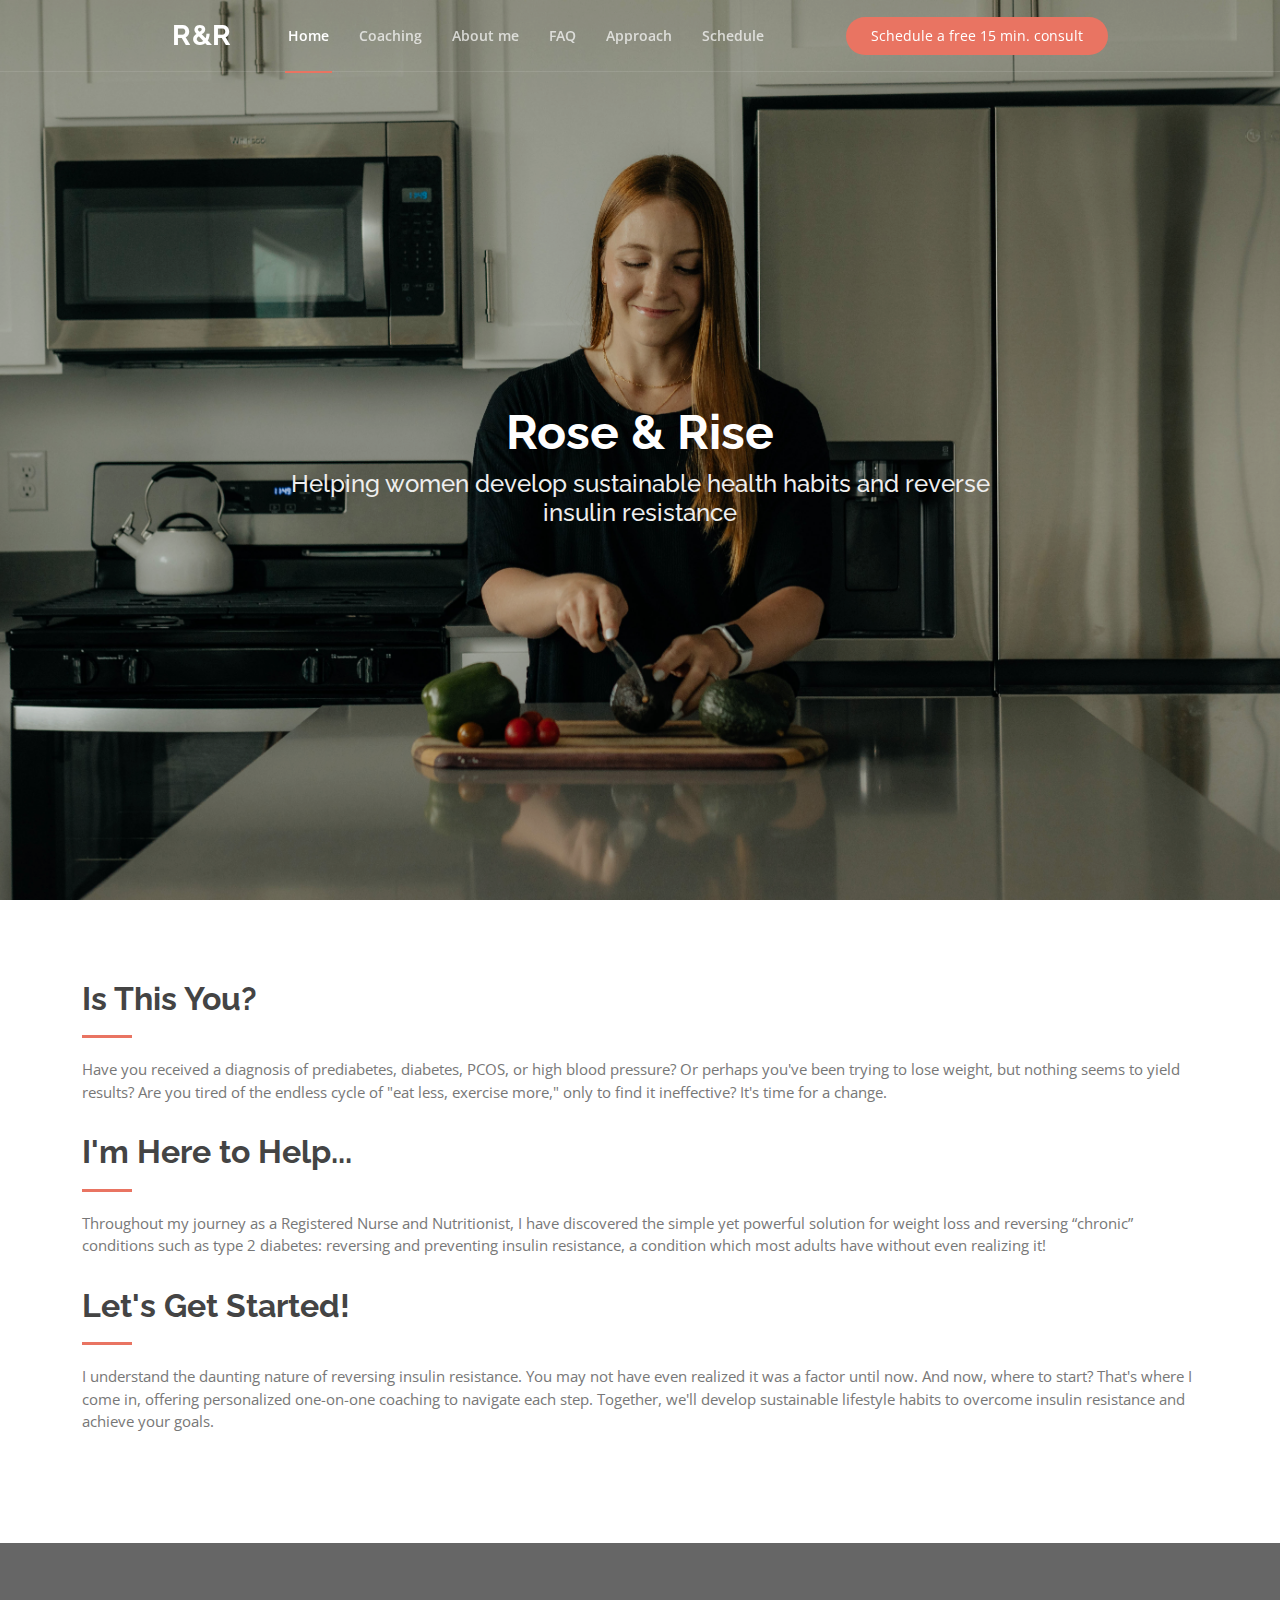
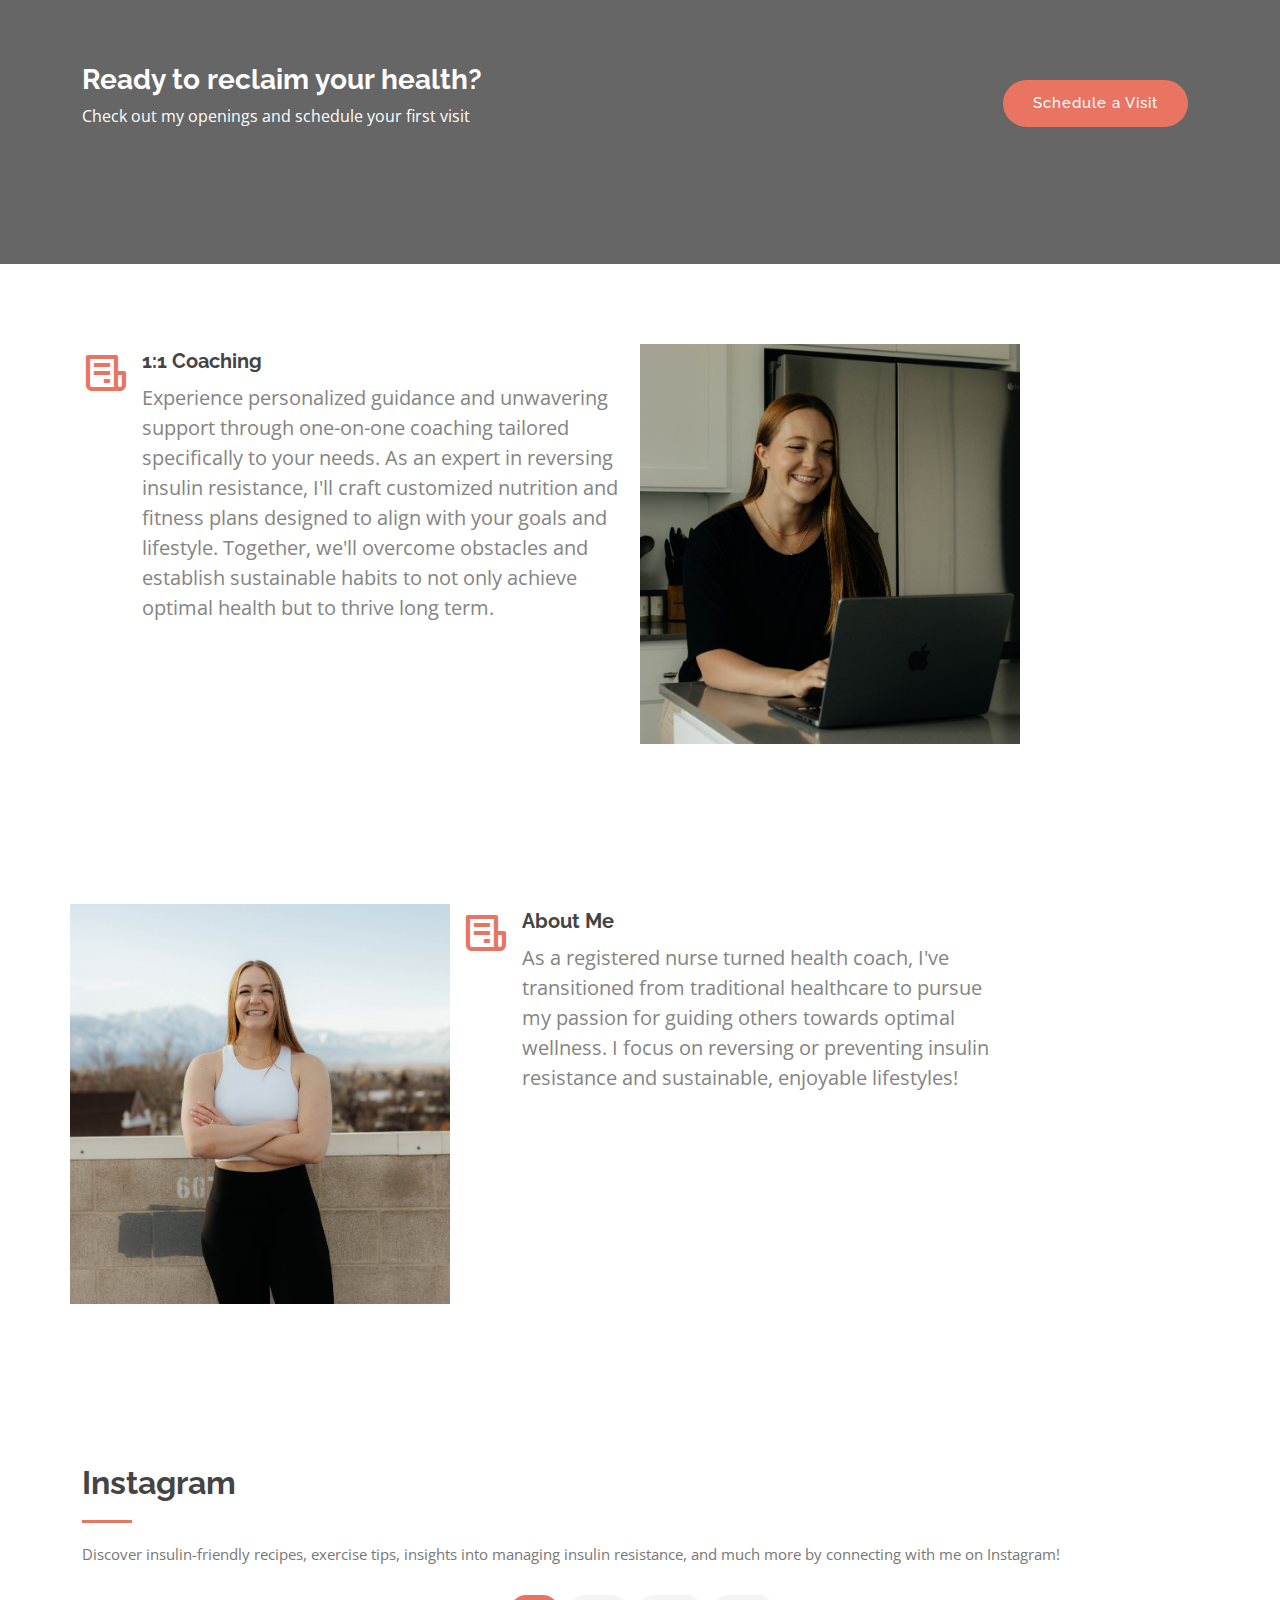
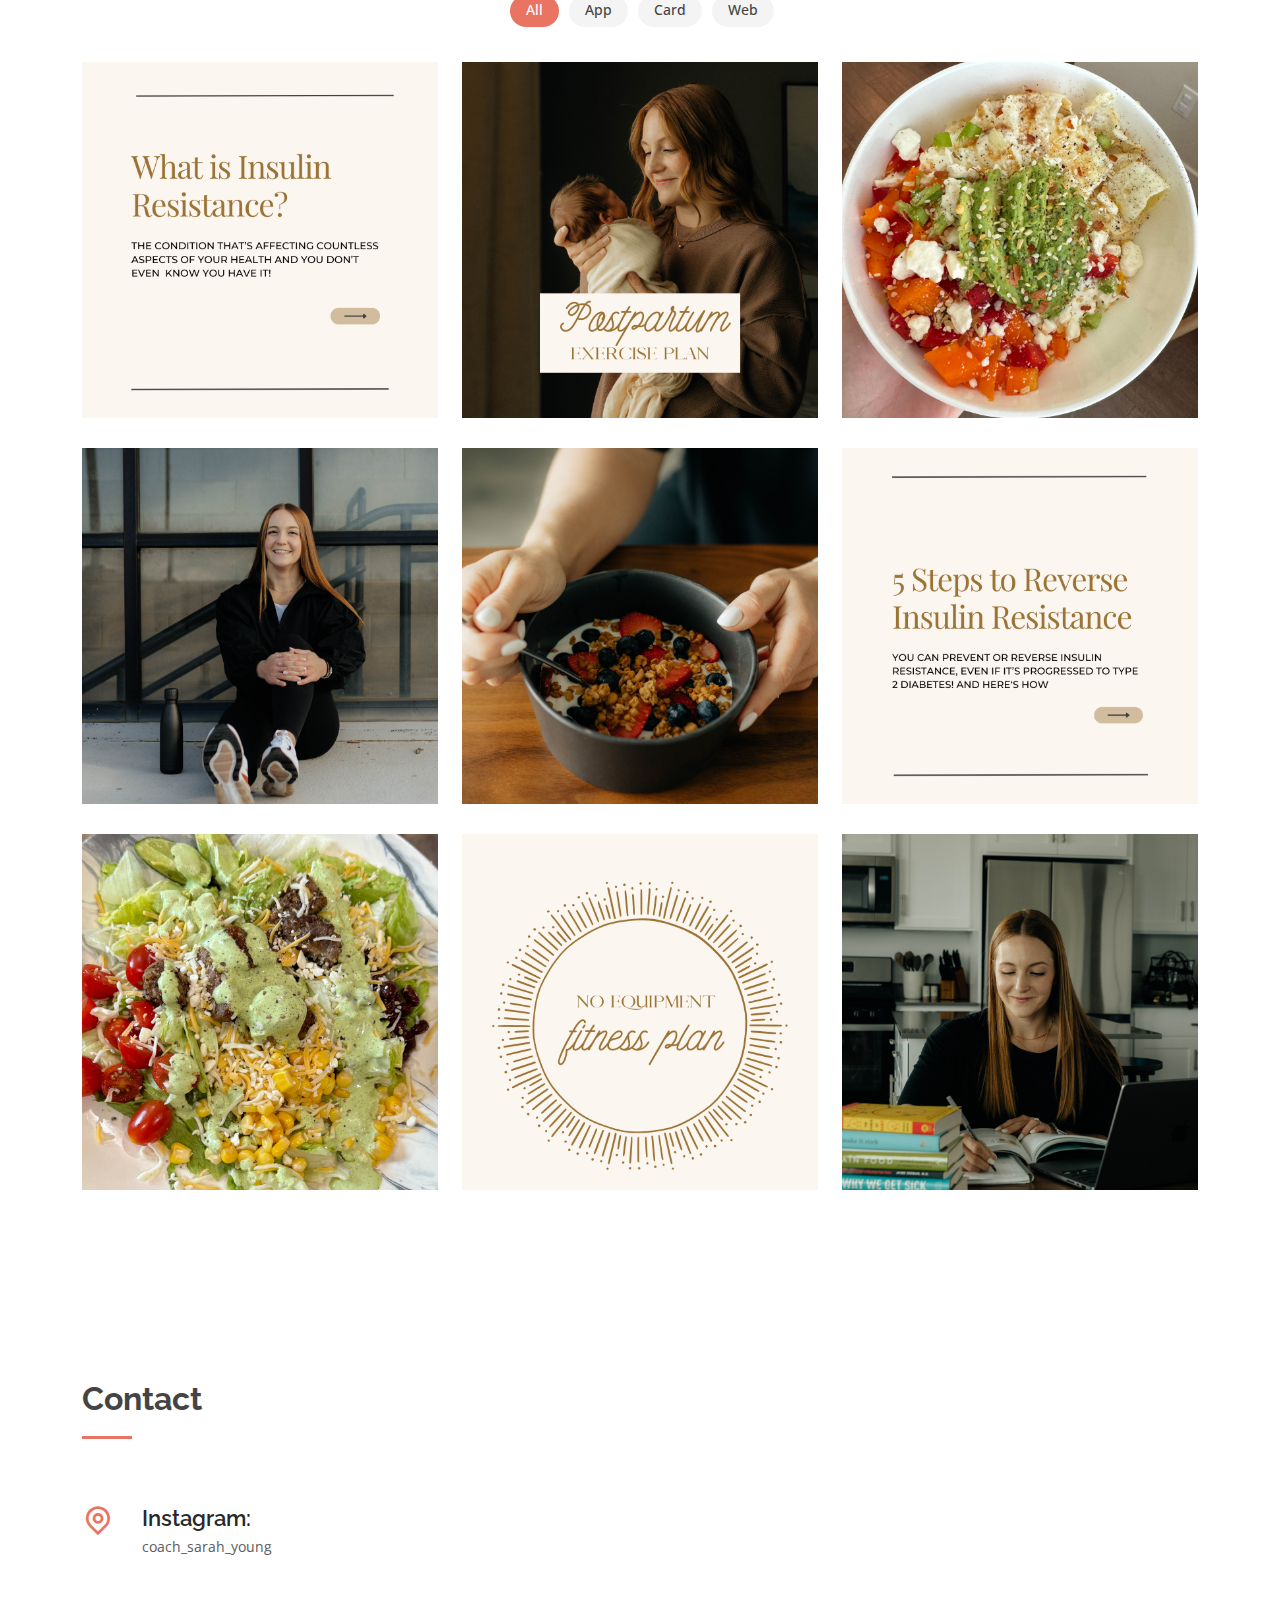
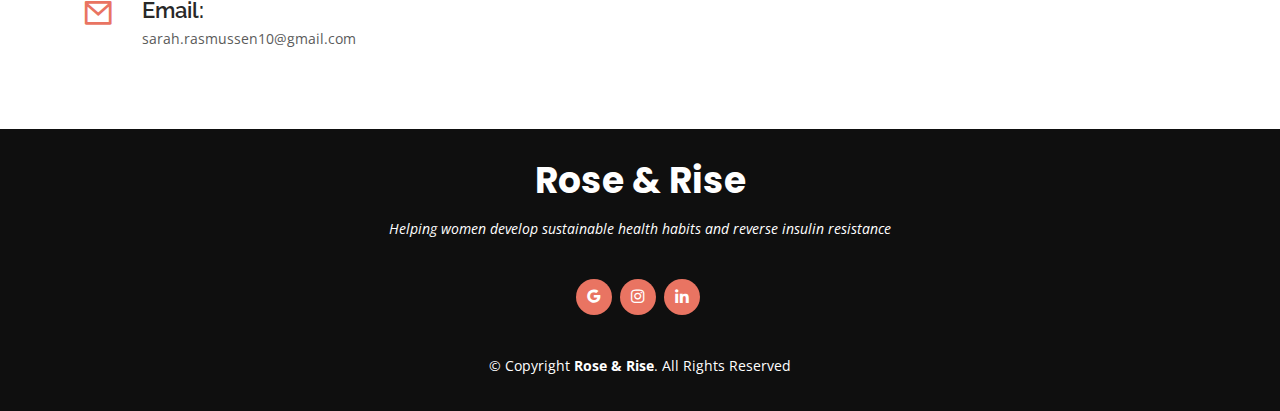
==== commit de4a2f1f: "newest changes" ====
--- a/index.html
+++ b/index.html
@@ -137,7 +137,7 @@
       <div class="container">
 
         <div class="row">
-          <div class="image col-lg-4 order-1 order-lg-1" style='background-image: url("assets/img/lipsmile.jpg");'></div>
+          <div class="image col-lg-4 order-1 order-lg-1" style='background-image: url("assets/img/SmileTankTop.jpg");'></div>
           <div class="col-lg-6 order-2 order-lg-2">
             <div class="icon-box mt-5 mt-lg-0">
               <i class="bx bx-receipt"></i>
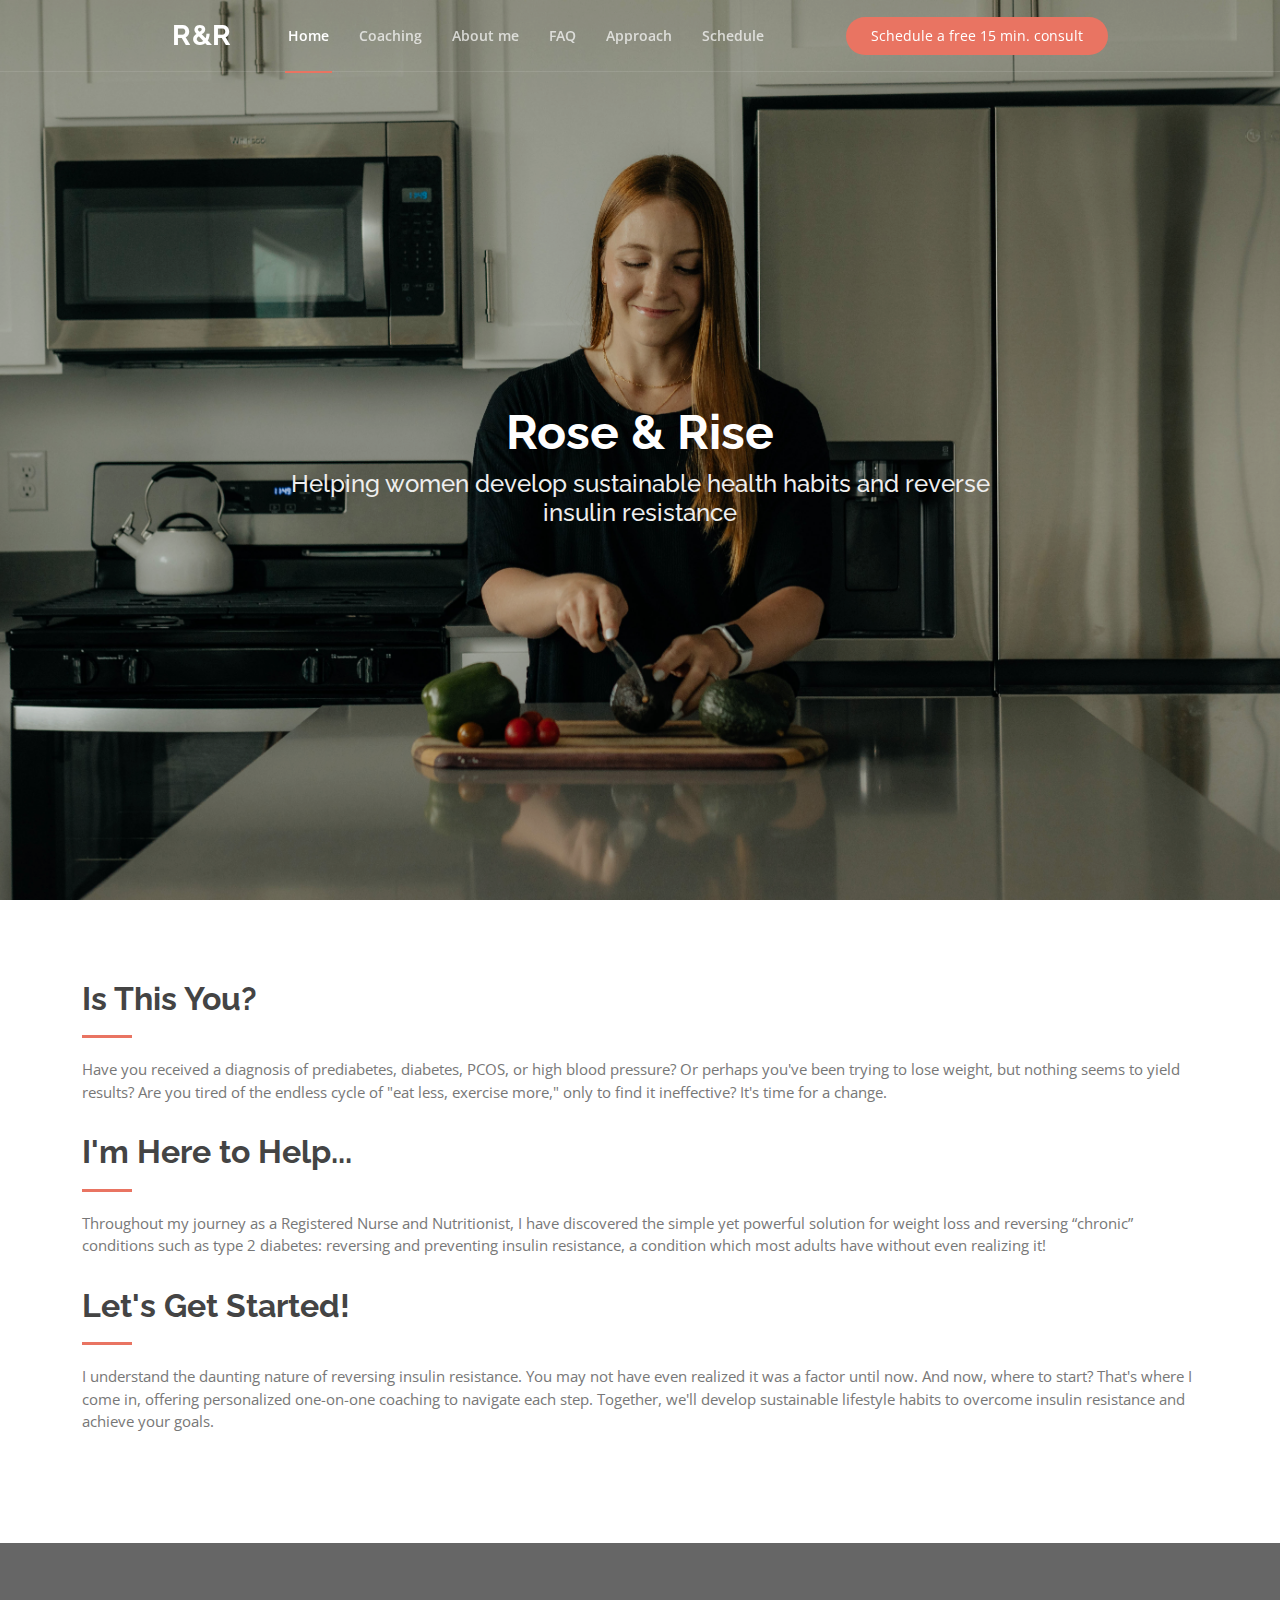
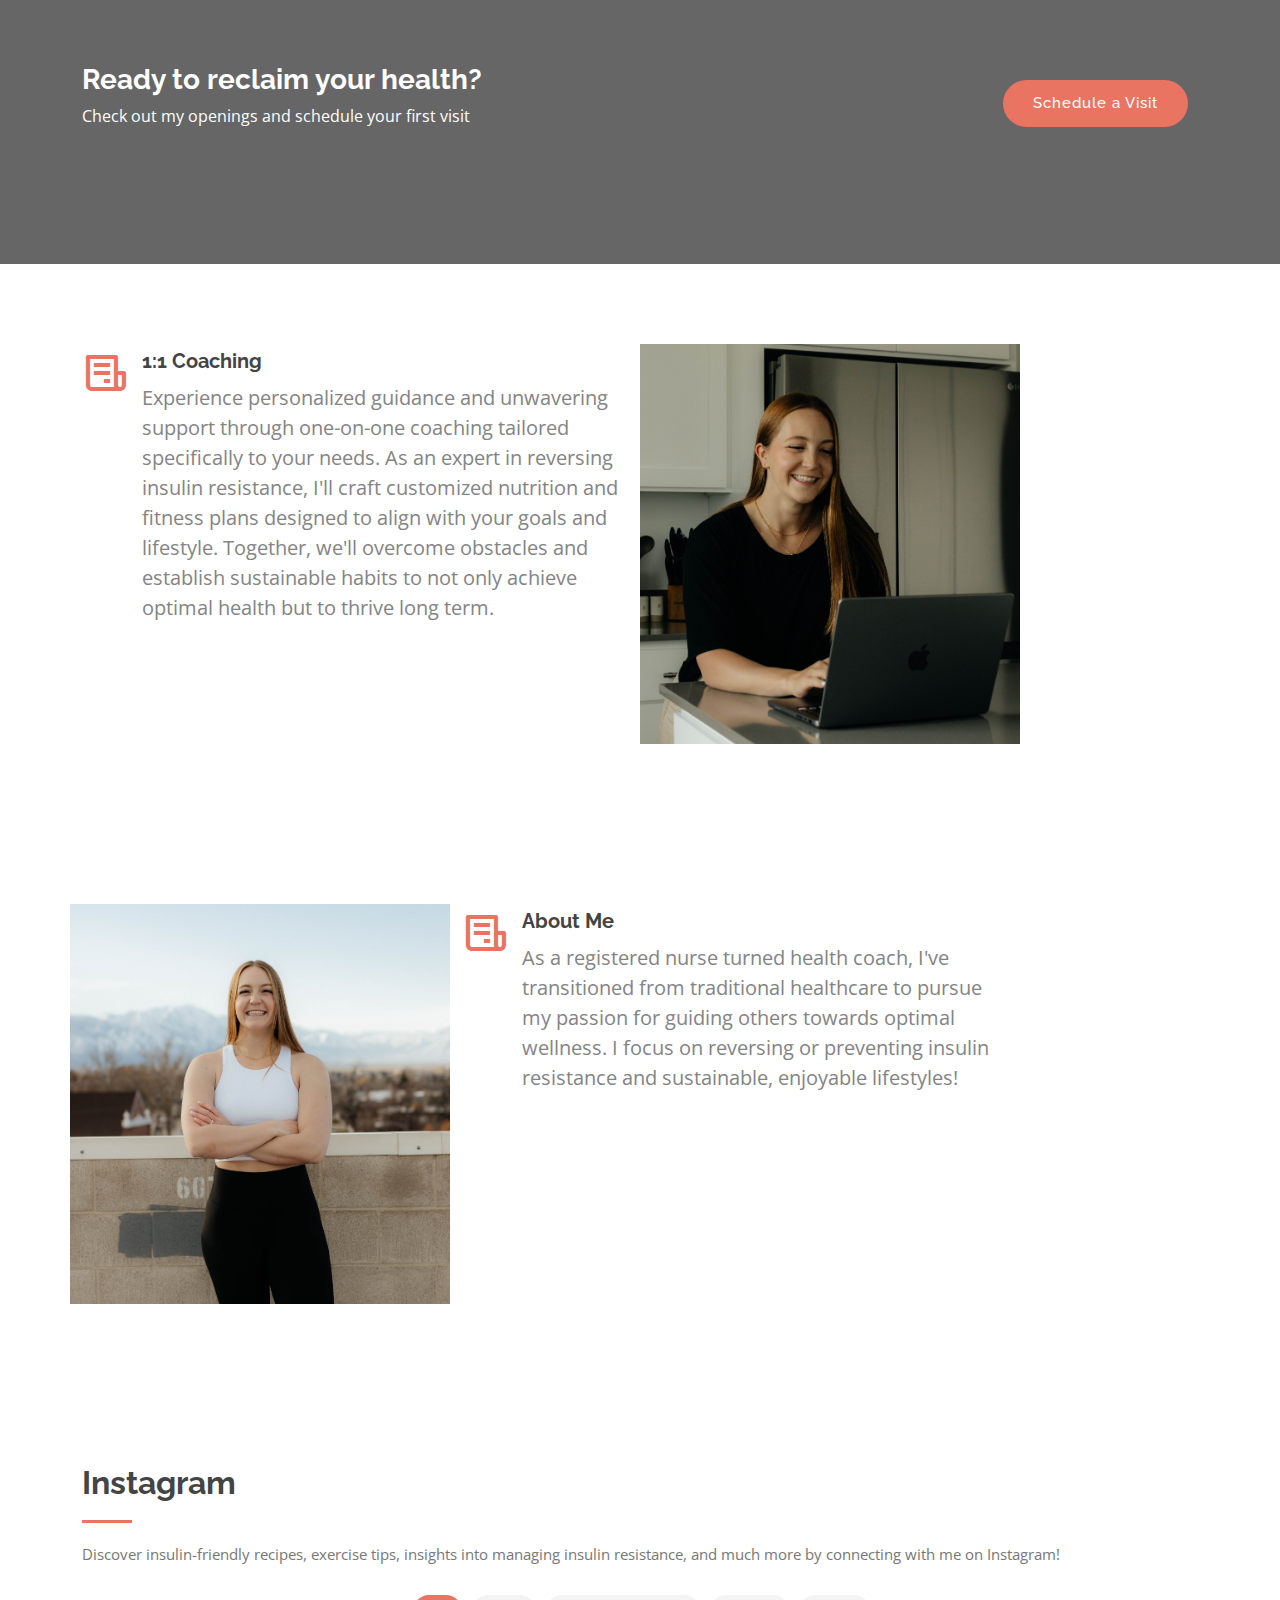
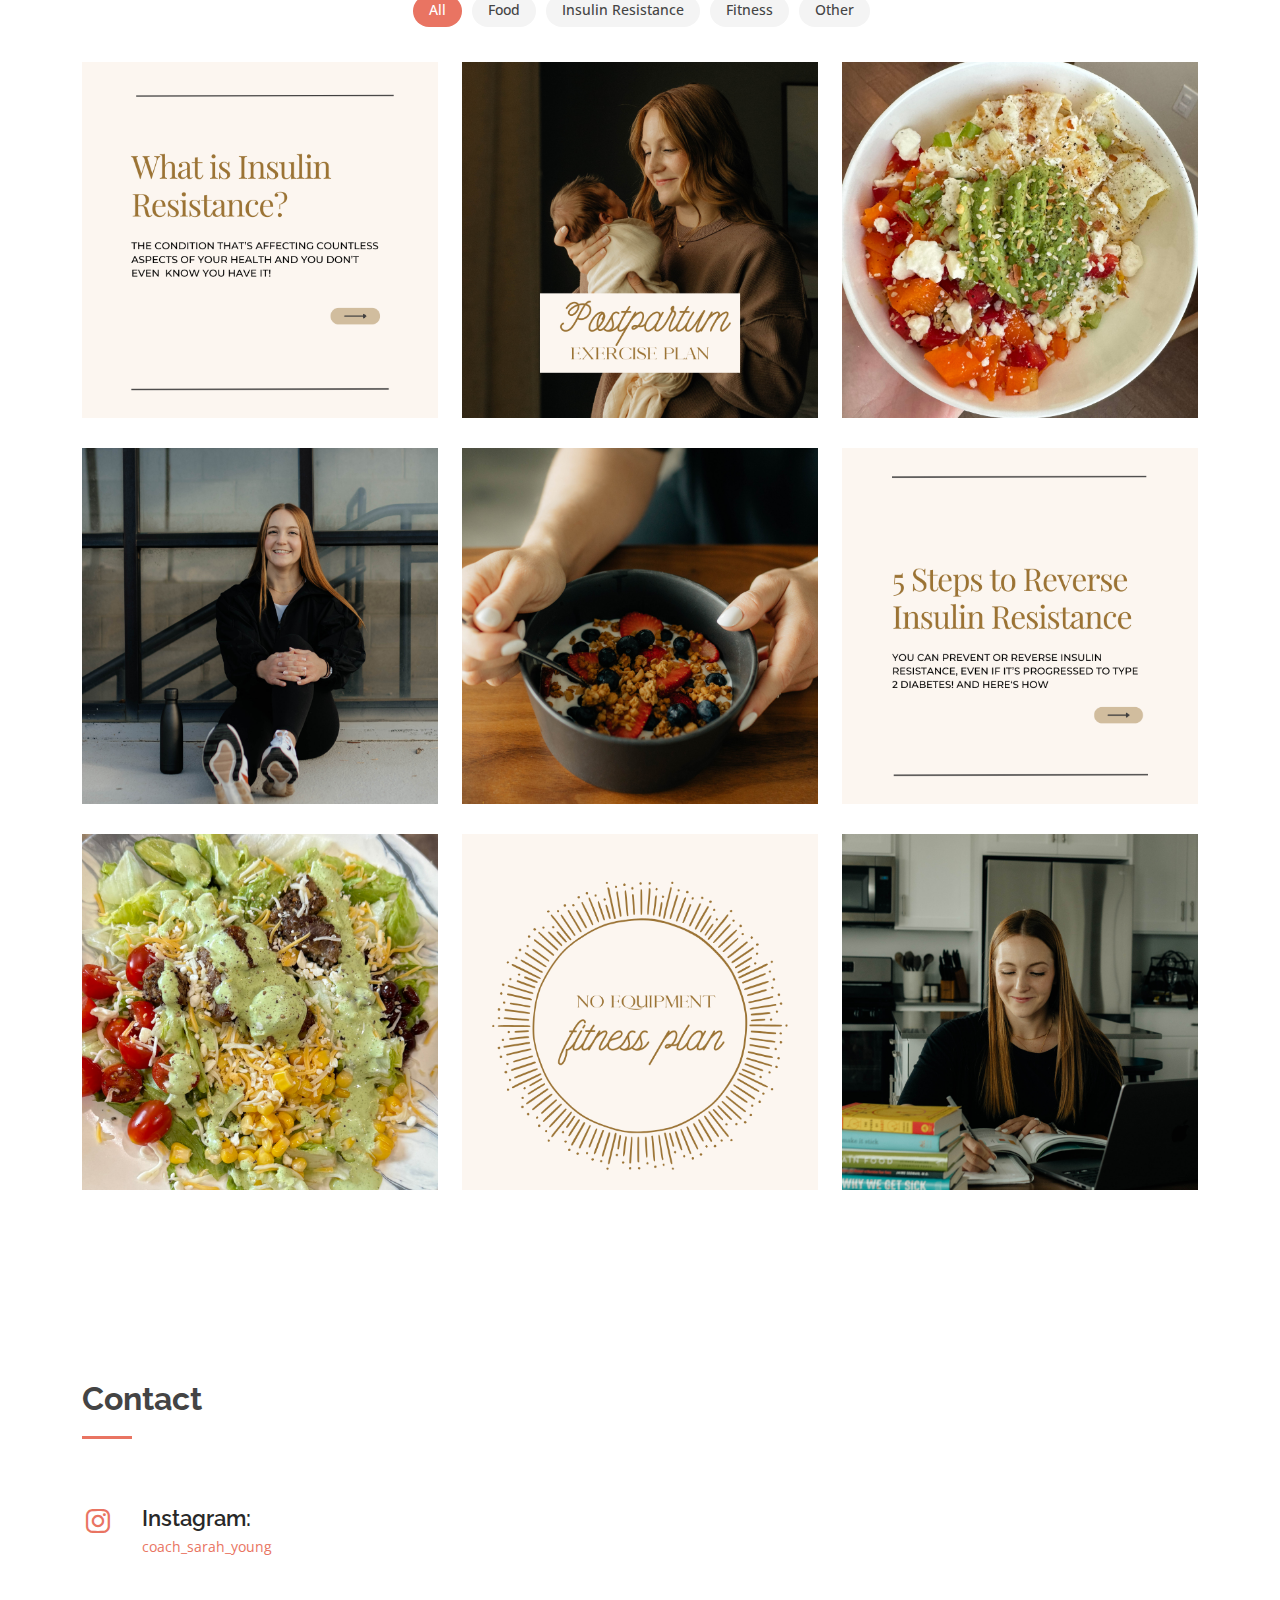
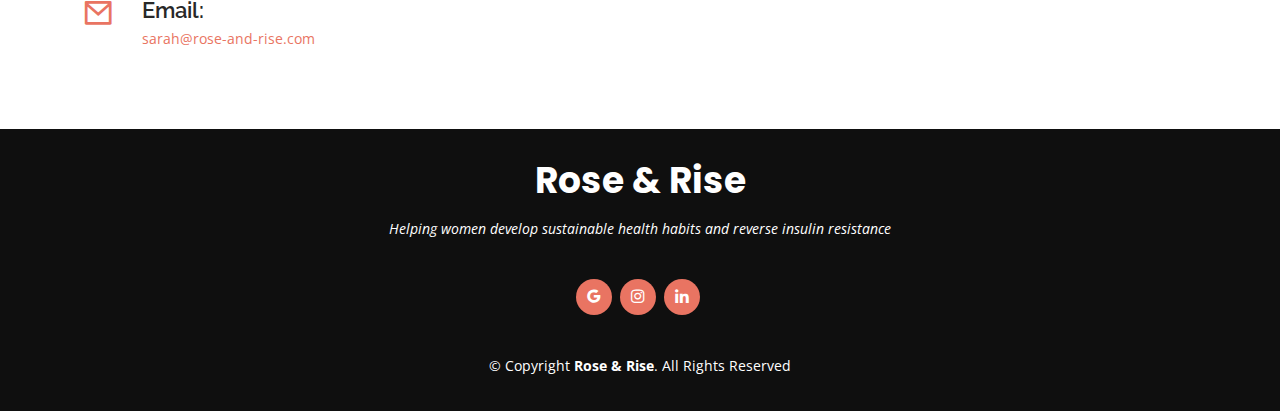
==== commit 55c3262a: "fixes" ====
--- a/index.html
+++ b/index.html
@@ -259,102 +259,103 @@
           <div class="col-lg-12 d-flex justify-content-center">
             <ul id="portfolio-flters">
               <li data-filter="*" class="filter-active">All</li>
-              <li data-filter=".filter-app">App</li>
-              <li data-filter=".filter-card">Card</li>
-              <li data-filter=".filter-web">Web</li>
+              <li data-filter=".filter-food">Food</li>
+              <li data-filter=".filter-insulin">Insulin Resistance</li>
+              <li data-filter=".filter-fitness">Fitness</li>
+              <li data-filter=".filter-other">Other</li>
             </ul>
           </div>
         </div>
 
         <div class="row portfolio-container">
 
-          <div class="col-lg-4 col-md-6 portfolio-item filter-app">
+          <div class="col-lg-4 col-md-6 portfolio-item filter-insulin">
             <img src="assets/img/What is Insulin Resistance (Instagram Post).png" class="img-fluid" alt="">
             <div class="portfolio-info">
-              <h4>App 1</h4>
-              <p>App</p>
-              <a href="assets/img/portfolio/portfolio-1.jpg" data-gallery="portfolioGallery" class="portfolio-lightbox preview-link" title="App 1"><i class="bx bx-plus"></i></a>
-              <a href="portfolio-details.html" class="details-link" title="More Details"><i class="bx bx-link"></i></a>
-            </div>
-          </div>
-
-          <div class="col-lg-4 col-md-6 portfolio-item filter-web">
+              <h4>What is Insulin Resistance?</h4>
+              <p>Insulin Resistance</p>
+              <a href="assets/img/What is Insulin Resistance (Instagram Post).png" data-gallery="portfolioGallery" class="portfolio-lightbox preview-link" title="What is Insulin Resistance?"><i class="bx bx-plus"></i></a>
+              <a href="https://www.instagram.com/p/C5mxpmmLjVk/?img_index=1" class="details-link" title="More Details"><i class="bx bx-link"></i></a>
+            </div>
+          </div>
+
+          <div class="col-lg-4 col-md-6 portfolio-item filter-fitness">
             <img src="assets/img/exercise plan.png" class="img-fluid" alt="">
             <div class="portfolio-info">
-              <h4>Web 3</h4>
-              <p>Web</p>
-              <a href="assets/img/portfolio/portfolio-2.jpg" data-gallery="portfolioGallery" class="portfolio-lightbox preview-link" title="Web 3"><i class="bx bx-plus"></i></a>
-              <a href="portfolio-details.html" class="details-link" title="More Details"><i class="bx bx-link"></i></a>
-            </div>
-          </div>
-
-          <div class="col-lg-4 col-md-6 portfolio-item filter-app">
+              <h4>Postpartum Exercise Plan</h4>
+              <p>Fitness</p>
+              <a href="assets/img/exercise plan.png" data-gallery="portfolioGallery" class="portfolio-lightbox preview-link" title="Postpartum Exercise Plan"><i class="bx bx-plus"></i></a>
+              <a href="https://www.instagram.com/p/Cz8-8ywuTgs/" class="details-link" title="More Details"><i class="bx bx-link"></i></a>
+            </div>
+          </div>
+
+          <div class="col-lg-4 col-md-6 portfolio-item filter-food">
             <img src="assets/img/AvocadoBowlSquare.png" class="img-fluid" alt="">
             <div class="portfolio-info">
-              <h4>App 2</h4>
-              <p>App</p>
-              <a href="assets/img/portfolio/portfolio-3.jpg" data-gallery="portfolioGallery" class="portfolio-lightbox preview-link" title="App 2"><i class="bx bx-plus"></i></a>
-              <a href="portfolio-details.html" class="details-link" title="More Details"><i class="bx bx-link"></i></a>
-            </div>
-          </div>
-
-          <div class="col-lg-4 col-md-6 portfolio-item filter-card">
+              <h4>Free Meal Plan</h4>
+              <p>Food</p>
+              <a href="assets/img/AvocadoBowlSquare.png" data-gallery="portfolioGallery" class="portfolio-lightbox preview-link" title="Free Meal Plan"><i class="bx bx-plus"></i></a>
+              <a href="https://www.instagram.com/p/C15XFkdP3l5/" class="details-link" title="More Details"><i class="bx bx-link"></i></a>
+            </div>
+          </div>
+
+          <div class="col-lg-4 col-md-6 portfolio-item filter-fitness">
             <img src="assets/img/SittingSquare.png" class="img-fluid" alt="">
             <div class="portfolio-info">
-              <h4>Card 2</h4>
-              <p>Card</p>
-              <a href="assets/img/portfolio/portfolio-4.jpg" data-gallery="portfolioGallery" class="portfolio-lightbox preview-link" title="Card 2"><i class="bx bx-plus"></i></a>
-              <a href="portfolio-details.html" class="details-link" title="More Details"><i class="bx bx-link"></i></a>
-            </div>
-          </div>
-
-          <div class="col-lg-4 col-md-6 portfolio-item filter-web">
+              <h4>5 Steps to Start your Fitness Journey</h4>
+              <p>Fitness</p>
+              <a href="assets/img/SittingSquare.png" data-gallery="portfolioGallery" class="portfolio-lightbox preview-link" title="5 Steps to Start Your Fitness Journey"><i class="bx bx-plus"></i></a>
+              <a href="https://www.instagram.com/p/C5TrpO6JXK8/" class="details-link" title="More Details"><i class="bx bx-link"></i></a>
+            </div>
+          </div>
+
+          <div class="col-lg-4 col-md-6 portfolio-item filter-food">
             <img src="assets/img/YogurtBowlSquare.png" class="img-fluid" alt="">
             <div class="portfolio-info">
-              <h4>Web 2</h4>
-              <p>Web</p>
-              <a href="assets/img/portfolio/portfolio-5.jpg" data-gallery="portfolioGallery" class="portfolio-lightbox preview-link" title="Web 2"><i class="bx bx-plus"></i></a>
-              <a href="portfolio-details.html" class="details-link" title="More Details"><i class="bx bx-link"></i></a>
-            </div>
-          </div>
-
-          <div class="col-lg-4 col-md-6 portfolio-item filter-app">
+              <h4>Steal My Grocery List</h4>
+              <p>Food</p>
+              <a href="assets/img/YogurtBowlSquare.png" data-gallery="portfolioGallery" class="portfolio-lightbox preview-link" title="Steal My Grocery List"><i class="bx bx-plus"></i></a>
+              <a href="https://www.instagram.com/p/C4JVXK7yiyu/" class="details-link" title="More Details"><i class="bx bx-link"></i></a>
+            </div>
+          </div>
+
+          <div class="col-lg-4 col-md-6 portfolio-item filter-insulin">
             <img src="assets/img/How to Reverse Insulin Resistance (Instagram Post).png" class="img-fluid" alt="">
             <div class="portfolio-info">
-              <h4>App 3</h4>
-              <p>App</p>
-              <a href="assets/img/portfolio/portfolio-6.jpg" data-gallery="portfolioGallery" class="portfolio-lightbox preview-link" title="App 3"><i class="bx bx-plus"></i></a>
-              <a href="portfolio-details.html" class="details-link" title="More Details"><i class="bx bx-link"></i></a>
-            </div>
-          </div>
-
-          <div class="col-lg-4 col-md-6 portfolio-item filter-card">
+              <h4>5 Steps to Reverse Insulin Resistance</h4>
+              <p>Insulin Resistance</p>
+              <a href="assets/img/How to Reverse Insulin Resistance (Instagram Post).png" data-gallery="portfolioGallery" class="portfolio-lightbox preview-link" title="5 Steps to Reverse Insulin Resistance"><i class="bx bx-plus"></i></a>
+              <a href="https://www.instagram.com/p/C50z3_kO9Mb/?img_index=1" class="details-link" title="5 Steps to Resist Insulin Resistance"><i class="bx bx-link"></i></a>
+            </div>
+          </div>
+
+          <div class="col-lg-4 col-md-6 portfolio-item filter-food">
             <img src="assets/img/SteakSaladSquare.png" class="img-fluid" alt="">
             <div class="portfolio-info">
-              <h4>Card 1</h4>
-              <p>Card</p>
-              <a href="assets/img/portfolio/portfolio-7.jpg" data-gallery="portfolioGallery" class="portfolio-lightbox preview-link" title="Card 1"><i class="bx bx-plus"></i></a>
-              <a href="portfolio-details.html" class="details-link" title="More Details"><i class="bx bx-link"></i></a>
-            </div>
-          </div>
-
-          <div class="col-lg-4 col-md-6 portfolio-item filter-card">
+              <h4>If I Were Restarting my Nutrition Journey</h4>
+              <p>Food</p>
+              <a href="assets/img/SteakSaladSquare.png" data-gallery="portfolioGallery" class="portfolio-lightbox preview-link" title="Tips I would follow if I were restarting my nutrition journey"><i class="bx bx-plus"></i></a>
+              <a href="https://www.instagram.com/p/C5J6hIcPLbz/" class="details-link" title="More Details"><i class="bx bx-link"></i></a>
+            </div>
+          </div>
+
+          <div class="col-lg-4 col-md-6 portfolio-item filter-fitness">
             <img src="assets/img/fitnessplan.png" class="img-fluid" alt="">
             <div class="portfolio-info">
-              <h4>Card 3</h4>
-              <p>Card</p>
-              <a href="assets/img/portfolio/portfolio-8.jpg" data-gallery="portfolioGallery" class="portfolio-lightbox preview-link" title="Card 3"><i class="bx bx-plus"></i></a>
-              <a href="portfolio-details.html" class="details-link" title="More Details"><i class="bx bx-link"></i></a>
-            </div>
-          </div>
-
-          <div class="col-lg-4 col-md-6 portfolio-item filter-web">
+              <h4>No Equipment Exercise Plan</h4>
+              <p>Fitness</p>
+              <a href="assets/img/fitnessplan.png" data-gallery="portfolioGallery" class="portfolio-lightbox preview-link" title="No Equipment Fitness Plan"><i class="bx bx-plus"></i></a>
+              <a href="https://www.instagram.com/p/C1fwtblP444/" class="details-link" title="More Details"><i class="bx bx-link"></i></a>
+            </div>
+          </div>
+
+          <div class="col-lg-4 col-md-6 portfolio-item filter-other">
             <img src="assets/img/BooksSquare.png" class="img-fluid" alt="">
             <div class="portfolio-info">
-              <h4>Web 3</h4>
-              <p>Web</p>
-              <a href="assets/img/portfolio/portfolio-9.jpg" data-gallery="portfolioGallery" class="portfolio-lightbox preview-link" title="Web 3"><i class="bx bx-plus"></i></a>
-              <a href="portfolio-details.html" class="details-link" title="More Details"><i class="bx bx-link"></i></a>
+              <h4>Nurse to Health Coach</h4>
+              <p>Other</p>
+              <a href="assets/img/BooksSquare.png" data-gallery="portfolioGallery" class="portfolio-lightbox preview-link" title="Nurse to Health Coach"><i class="bx bx-plus"></i></a>
+              <a href="https://www.instagram.com/p/C6ZBV9GRSTq/" class="details-link" title="More Details"><i class="bx bx-link"></i></a>
             </div>
           </div>
 
@@ -453,15 +454,15 @@
           <div class="justify-content-center">
             <div class="info">
               <div class="address">
-                <i class="ri-map-pin-line"></i>
+                <i class="bx bxl-instagram"></i>
                 <h4>Instagram:</h4>
-                <p>coach_sarah_young</p>
+                <p><a href="https://www.instagram.com/coach_sarah_young/">coach_sarah_young</a></p>
               </div>
 
               <div class="email">
                 <i class="ri-mail-line"></i>
                 <h4>Email:</h4>
-                <p>sarah.rasmussen10@gmail.com</p>
+                <p><a href="mailto:sarah@rose-and-rise.com">sarah@rose-and-rise.com</a></p>
               </div>
               <!--
               <div class="phone">
@@ -516,7 +517,7 @@
         <h3>Rose & Rise</h3>
         <p>Helping women develop sustainable health habits and reverse insulin resistance</p>
         <div class="social-links">
-          <a href="mailto:sarah.rasmussen@gmail.com" class="facebook"><i class="bx bxl-google"></i></a>
+          <a href="mailto:sarah@rose-and-rise.com" class="facebook"><i class="bx bxl-google"></i></a>
           <a href="https://www.instagram.com/coach_sarah_young/" class="insta"><i class="bx bxl-instagram"></i></a>
           <a href="https://www.linkedin.com/in/sarah-rasmussen-young/" class="linkedin"><i class="bx bxl-linkedin"></i></a>
         </div>
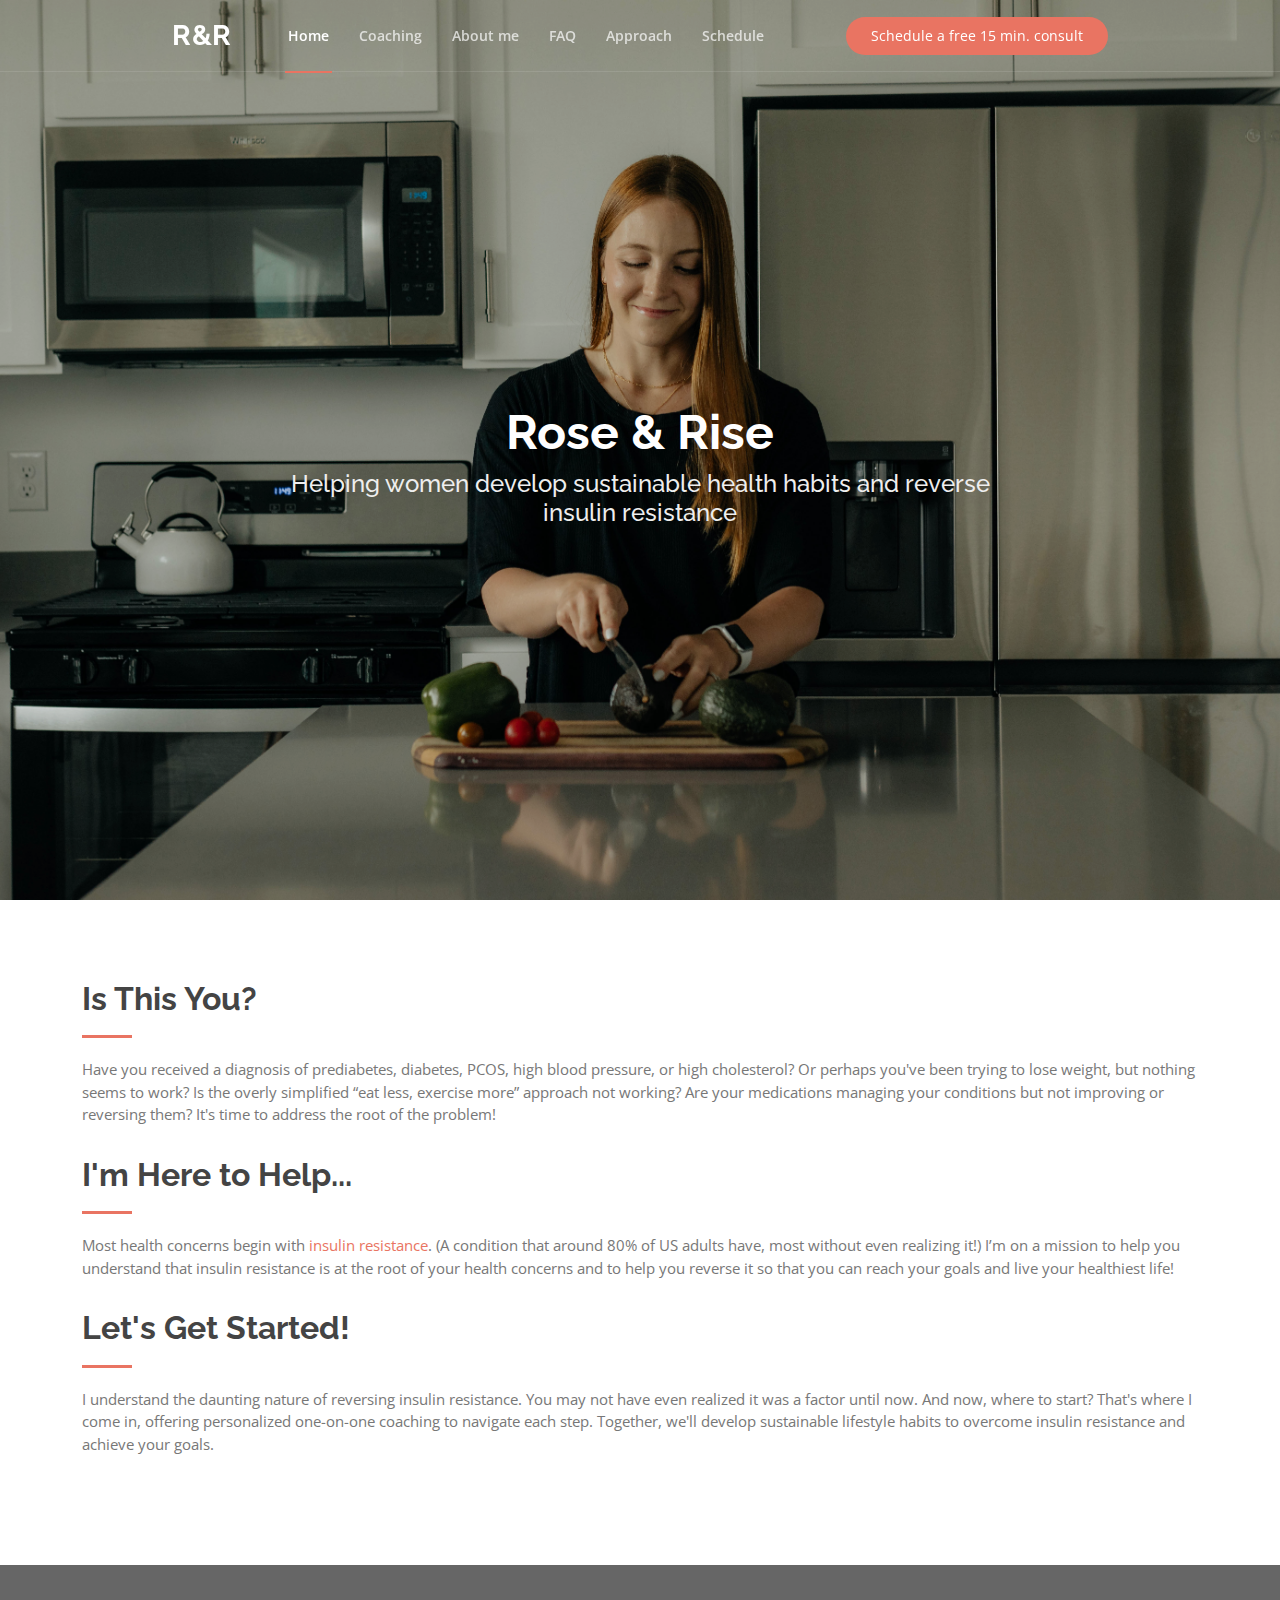
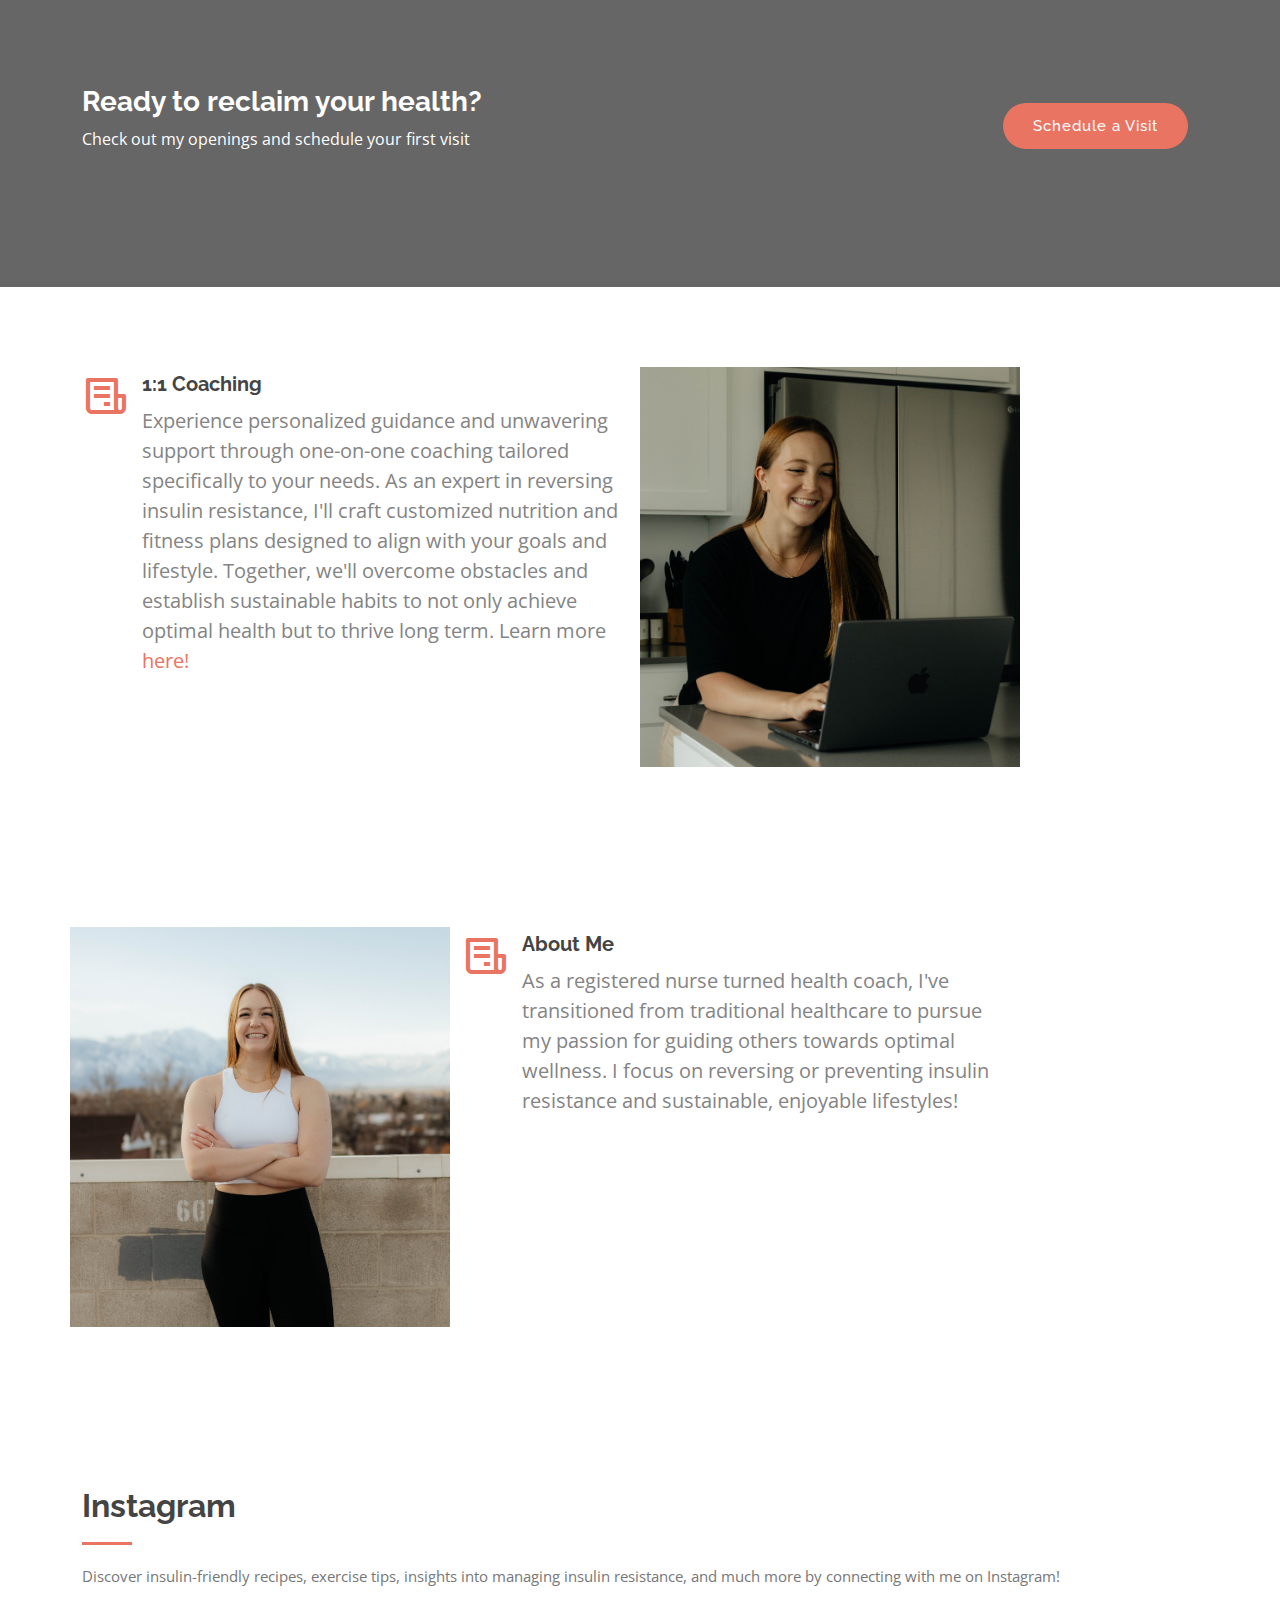
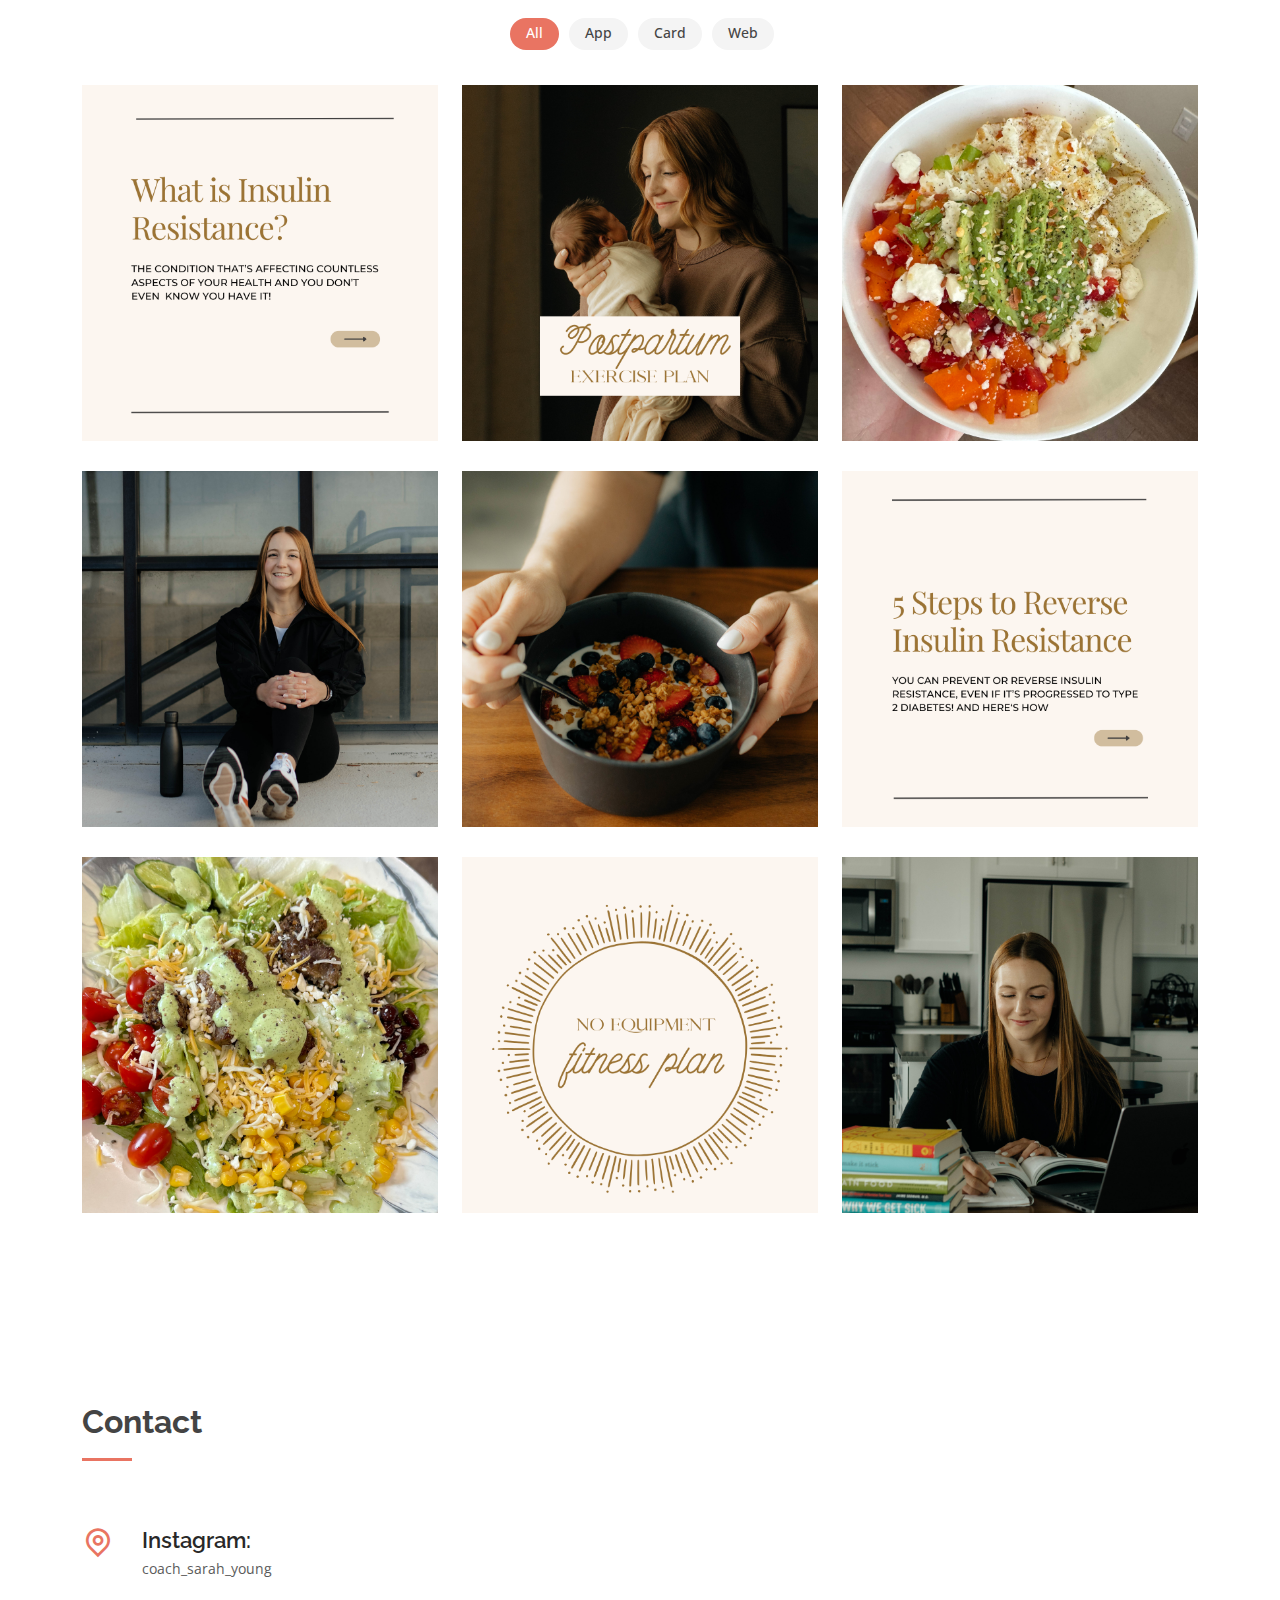
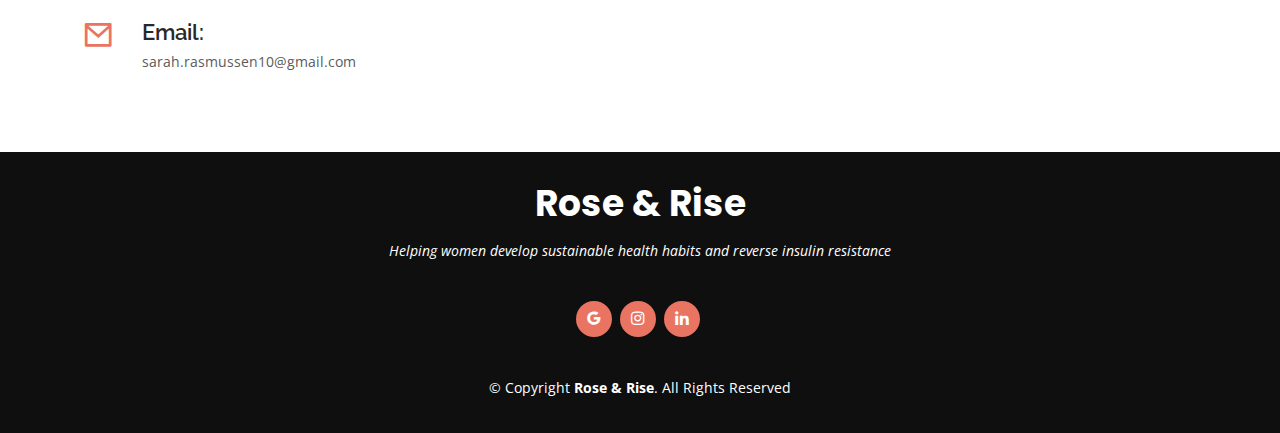
==== commit b4c24b2c: "update links" ====
--- a/index.html
+++ b/index.html
@@ -82,11 +82,13 @@
 
         <div class="section-title">
           <h2>Is This You?</h2>
-          <p>Have you received a diagnosis of prediabetes, diabetes, PCOS, or high blood pressure? Or perhaps you've been trying to lose weight, but nothing seems to yield results? Are you tired of the endless cycle of "eat less, exercise more," only to find it ineffective? It's time for a change.</p>
+          <p>Have you received a diagnosis of prediabetes, diabetes, PCOS, high blood pressure, or high cholesterol? Or perhaps you've been trying to lose weight, but nothing seems to work? Is the overly simplified “eat less, exercise more” approach not working? Are your medications managing your conditions but not improving or reversing them? It's time to address the root of the problem!
+          </p>
         </div>
         <div class="section-title">
           <h2>I'm Here to Help...</h2>
-          <p>Throughout my journey as a Registered Nurse and Nutritionist, I have discovered the simple yet powerful solution for weight loss and reversing “chronic” conditions such as type 2 diabetes: reversing and preventing insulin resistance, a condition which most adults have without even realizing it!</p>
+          <p>Most health concerns begin with <a href="./pages/faq.html">insulin resistance</a>. (A condition that around 80% of US adults have, most without even realizing it!) I’m on a mission to help you understand that insulin resistance is at the root of your health concerns and to help you reverse it so that you can reach your goals and live your healthiest life!
+          </p>
         </div>
         <div class="section-title">
           <h2>Let's Get Started!</h2>
@@ -122,8 +124,7 @@
               <i class="bx bx-receipt"></i>
               <h4>1:1 Coaching</h4>
               <p style="font-size: 1.25rem;">Experience personalized guidance and unwavering support through one-on-one coaching tailored specifically to your needs. As an expert in reversing insulin resistance, I'll craft customized nutrition and fitness plans designed to align with your goals and lifestyle. Together, we'll overcome obstacles and establish sustainable habits to not only achieve optimal health but to
-                thrive long term.
-
+                thrive long term. Learn more <a href="./pages/coaching.html">here!</a>
               </p>
             </div>
             
@@ -259,103 +260,102 @@
           <div class="col-lg-12 d-flex justify-content-center">
             <ul id="portfolio-flters">
               <li data-filter="*" class="filter-active">All</li>
-              <li data-filter=".filter-food">Food</li>
-              <li data-filter=".filter-insulin">Insulin Resistance</li>
-              <li data-filter=".filter-fitness">Fitness</li>
-              <li data-filter=".filter-other">Other</li>
+              <li data-filter=".filter-app">App</li>
+              <li data-filter=".filter-card">Card</li>
+              <li data-filter=".filter-web">Web</li>
             </ul>
           </div>
         </div>
 
         <div class="row portfolio-container">
 
-          <div class="col-lg-4 col-md-6 portfolio-item filter-insulin">
+          <div class="col-lg-4 col-md-6 portfolio-item filter-app">
             <img src="assets/img/What is Insulin Resistance (Instagram Post).png" class="img-fluid" alt="">
             <div class="portfolio-info">
-              <h4>What is Insulin Resistance?</h4>
-              <p>Insulin Resistance</p>
-              <a href="assets/img/What is Insulin Resistance (Instagram Post).png" data-gallery="portfolioGallery" class="portfolio-lightbox preview-link" title="What is Insulin Resistance?"><i class="bx bx-plus"></i></a>
-              <a href="https://www.instagram.com/p/C5mxpmmLjVk/?img_index=1" class="details-link" title="More Details"><i class="bx bx-link"></i></a>
-            </div>
-          </div>
-
-          <div class="col-lg-4 col-md-6 portfolio-item filter-fitness">
+              <h4>App 1</h4>
+              <p>App</p>
+              <a href="assets/img/portfolio/portfolio-1.jpg" data-gallery="portfolioGallery" class="portfolio-lightbox preview-link" title="App 1"><i class="bx bx-plus"></i></a>
+              <a href="portfolio-details.html" class="details-link" title="More Details"><i class="bx bx-link"></i></a>
+            </div>
+          </div>
+
+          <div class="col-lg-4 col-md-6 portfolio-item filter-web">
             <img src="assets/img/exercise plan.png" class="img-fluid" alt="">
             <div class="portfolio-info">
-              <h4>Postpartum Exercise Plan</h4>
-              <p>Fitness</p>
-              <a href="assets/img/exercise plan.png" data-gallery="portfolioGallery" class="portfolio-lightbox preview-link" title="Postpartum Exercise Plan"><i class="bx bx-plus"></i></a>
-              <a href="https://www.instagram.com/p/Cz8-8ywuTgs/" class="details-link" title="More Details"><i class="bx bx-link"></i></a>
-            </div>
-          </div>
-
-          <div class="col-lg-4 col-md-6 portfolio-item filter-food">
+              <h4>Web 3</h4>
+              <p>Web</p>
+              <a href="assets/img/portfolio/portfolio-2.jpg" data-gallery="portfolioGallery" class="portfolio-lightbox preview-link" title="Web 3"><i class="bx bx-plus"></i></a>
+              <a href="portfolio-details.html" class="details-link" title="More Details"><i class="bx bx-link"></i></a>
+            </div>
+          </div>
+
+          <div class="col-lg-4 col-md-6 portfolio-item filter-app">
             <img src="assets/img/AvocadoBowlSquare.png" class="img-fluid" alt="">
             <div class="portfolio-info">
-              <h4>Free Meal Plan</h4>
-              <p>Food</p>
-              <a href="assets/img/AvocadoBowlSquare.png" data-gallery="portfolioGallery" class="portfolio-lightbox preview-link" title="Free Meal Plan"><i class="bx bx-plus"></i></a>
-              <a href="https://www.instagram.com/p/C15XFkdP3l5/" class="details-link" title="More Details"><i class="bx bx-link"></i></a>
-            </div>
-          </div>
-
-          <div class="col-lg-4 col-md-6 portfolio-item filter-fitness">
+              <h4>App 2</h4>
+              <p>App</p>
+              <a href="assets/img/portfolio/portfolio-3.jpg" data-gallery="portfolioGallery" class="portfolio-lightbox preview-link" title="App 2"><i class="bx bx-plus"></i></a>
+              <a href="portfolio-details.html" class="details-link" title="More Details"><i class="bx bx-link"></i></a>
+            </div>
+          </div>
+
+          <div class="col-lg-4 col-md-6 portfolio-item filter-card">
             <img src="assets/img/SittingSquare.png" class="img-fluid" alt="">
             <div class="portfolio-info">
-              <h4>5 Steps to Start your Fitness Journey</h4>
-              <p>Fitness</p>
-              <a href="assets/img/SittingSquare.png" data-gallery="portfolioGallery" class="portfolio-lightbox preview-link" title="5 Steps to Start Your Fitness Journey"><i class="bx bx-plus"></i></a>
-              <a href="https://www.instagram.com/p/C5TrpO6JXK8/" class="details-link" title="More Details"><i class="bx bx-link"></i></a>
-            </div>
-          </div>
-
-          <div class="col-lg-4 col-md-6 portfolio-item filter-food">
+              <h4>Card 2</h4>
+              <p>Card</p>
+              <a href="assets/img/portfolio/portfolio-4.jpg" data-gallery="portfolioGallery" class="portfolio-lightbox preview-link" title="Card 2"><i class="bx bx-plus"></i></a>
+              <a href="portfolio-details.html" class="details-link" title="More Details"><i class="bx bx-link"></i></a>
+            </div>
+          </div>
+
+          <div class="col-lg-4 col-md-6 portfolio-item filter-web">
             <img src="assets/img/YogurtBowlSquare.png" class="img-fluid" alt="">
             <div class="portfolio-info">
-              <h4>Steal My Grocery List</h4>
-              <p>Food</p>
-              <a href="assets/img/YogurtBowlSquare.png" data-gallery="portfolioGallery" class="portfolio-lightbox preview-link" title="Steal My Grocery List"><i class="bx bx-plus"></i></a>
-              <a href="https://www.instagram.com/p/C4JVXK7yiyu/" class="details-link" title="More Details"><i class="bx bx-link"></i></a>
-            </div>
-          </div>
-
-          <div class="col-lg-4 col-md-6 portfolio-item filter-insulin">
+              <h4>Web 2</h4>
+              <p>Web</p>
+              <a href="assets/img/portfolio/portfolio-5.jpg" data-gallery="portfolioGallery" class="portfolio-lightbox preview-link" title="Web 2"><i class="bx bx-plus"></i></a>
+              <a href="portfolio-details.html" class="details-link" title="More Details"><i class="bx bx-link"></i></a>
+            </div>
+          </div>
+
+          <div class="col-lg-4 col-md-6 portfolio-item filter-app">
             <img src="assets/img/How to Reverse Insulin Resistance (Instagram Post).png" class="img-fluid" alt="">
             <div class="portfolio-info">
-              <h4>5 Steps to Reverse Insulin Resistance</h4>
-              <p>Insulin Resistance</p>
-              <a href="assets/img/How to Reverse Insulin Resistance (Instagram Post).png" data-gallery="portfolioGallery" class="portfolio-lightbox preview-link" title="5 Steps to Reverse Insulin Resistance"><i class="bx bx-plus"></i></a>
-              <a href="https://www.instagram.com/p/C50z3_kO9Mb/?img_index=1" class="details-link" title="5 Steps to Resist Insulin Resistance"><i class="bx bx-link"></i></a>
-            </div>
-          </div>
-
-          <div class="col-lg-4 col-md-6 portfolio-item filter-food">
+              <h4>App 3</h4>
+              <p>App</p>
+              <a href="assets/img/portfolio/portfolio-6.jpg" data-gallery="portfolioGallery" class="portfolio-lightbox preview-link" title="App 3"><i class="bx bx-plus"></i></a>
+              <a href="portfolio-details.html" class="details-link" title="More Details"><i class="bx bx-link"></i></a>
+            </div>
+          </div>
+
+          <div class="col-lg-4 col-md-6 portfolio-item filter-card">
             <img src="assets/img/SteakSaladSquare.png" class="img-fluid" alt="">
             <div class="portfolio-info">
-              <h4>If I Were Restarting my Nutrition Journey</h4>
-              <p>Food</p>
-              <a href="assets/img/SteakSaladSquare.png" data-gallery="portfolioGallery" class="portfolio-lightbox preview-link" title="Tips I would follow if I were restarting my nutrition journey"><i class="bx bx-plus"></i></a>
-              <a href="https://www.instagram.com/p/C5J6hIcPLbz/" class="details-link" title="More Details"><i class="bx bx-link"></i></a>
-            </div>
-          </div>
-
-          <div class="col-lg-4 col-md-6 portfolio-item filter-fitness">
+              <h4>Card 1</h4>
+              <p>Card</p>
+              <a href="assets/img/portfolio/portfolio-7.jpg" data-gallery="portfolioGallery" class="portfolio-lightbox preview-link" title="Card 1"><i class="bx bx-plus"></i></a>
+              <a href="portfolio-details.html" class="details-link" title="More Details"><i class="bx bx-link"></i></a>
+            </div>
+          </div>
+
+          <div class="col-lg-4 col-md-6 portfolio-item filter-card">
             <img src="assets/img/fitnessplan.png" class="img-fluid" alt="">
             <div class="portfolio-info">
-              <h4>No Equipment Exercise Plan</h4>
-              <p>Fitness</p>
-              <a href="assets/img/fitnessplan.png" data-gallery="portfolioGallery" class="portfolio-lightbox preview-link" title="No Equipment Fitness Plan"><i class="bx bx-plus"></i></a>
-              <a href="https://www.instagram.com/p/C1fwtblP444/" class="details-link" title="More Details"><i class="bx bx-link"></i></a>
-            </div>
-          </div>
-
-          <div class="col-lg-4 col-md-6 portfolio-item filter-other">
+              <h4>Card 3</h4>
+              <p>Card</p>
+              <a href="assets/img/portfolio/portfolio-8.jpg" data-gallery="portfolioGallery" class="portfolio-lightbox preview-link" title="Card 3"><i class="bx bx-plus"></i></a>
+              <a href="portfolio-details.html" class="details-link" title="More Details"><i class="bx bx-link"></i></a>
+            </div>
+          </div>
+
+          <div class="col-lg-4 col-md-6 portfolio-item filter-web">
             <img src="assets/img/BooksSquare.png" class="img-fluid" alt="">
             <div class="portfolio-info">
-              <h4>Nurse to Health Coach</h4>
-              <p>Other</p>
-              <a href="assets/img/BooksSquare.png" data-gallery="portfolioGallery" class="portfolio-lightbox preview-link" title="Nurse to Health Coach"><i class="bx bx-plus"></i></a>
-              <a href="https://www.instagram.com/p/C6ZBV9GRSTq/" class="details-link" title="More Details"><i class="bx bx-link"></i></a>
+              <h4>Web 3</h4>
+              <p>Web</p>
+              <a href="assets/img/portfolio/portfolio-9.jpg" data-gallery="portfolioGallery" class="portfolio-lightbox preview-link" title="Web 3"><i class="bx bx-plus"></i></a>
+              <a href="portfolio-details.html" class="details-link" title="More Details"><i class="bx bx-link"></i></a>
             </div>
           </div>
 
@@ -454,15 +454,15 @@
           <div class="justify-content-center">
             <div class="info">
               <div class="address">
-                <i class="bx bxl-instagram"></i>
+                <i class="ri-map-pin-line"></i>
                 <h4>Instagram:</h4>
-                <p><a href="https://www.instagram.com/coach_sarah_young/">coach_sarah_young</a></p>
+                <p>coach_sarah_young</p>
               </div>
 
               <div class="email">
                 <i class="ri-mail-line"></i>
                 <h4>Email:</h4>
-                <p><a href="mailto:sarah@rose-and-rise.com">sarah@rose-and-rise.com</a></p>
+                <p>sarah.rasmussen10@gmail.com</p>
               </div>
               <!--
               <div class="phone">
@@ -517,7 +517,7 @@
         <h3>Rose & Rise</h3>
         <p>Helping women develop sustainable health habits and reverse insulin resistance</p>
         <div class="social-links">
-          <a href="mailto:sarah@rose-and-rise.com" class="facebook"><i class="bx bxl-google"></i></a>
+          <a href="mailto:sarah.rasmussen@gmail.com" class="facebook"><i class="bx bxl-google"></i></a>
           <a href="https://www.instagram.com/coach_sarah_young/" class="insta"><i class="bx bxl-instagram"></i></a>
           <a href="https://www.linkedin.com/in/sarah-rasmussen-young/" class="linkedin"><i class="bx bxl-linkedin"></i></a>
         </div>
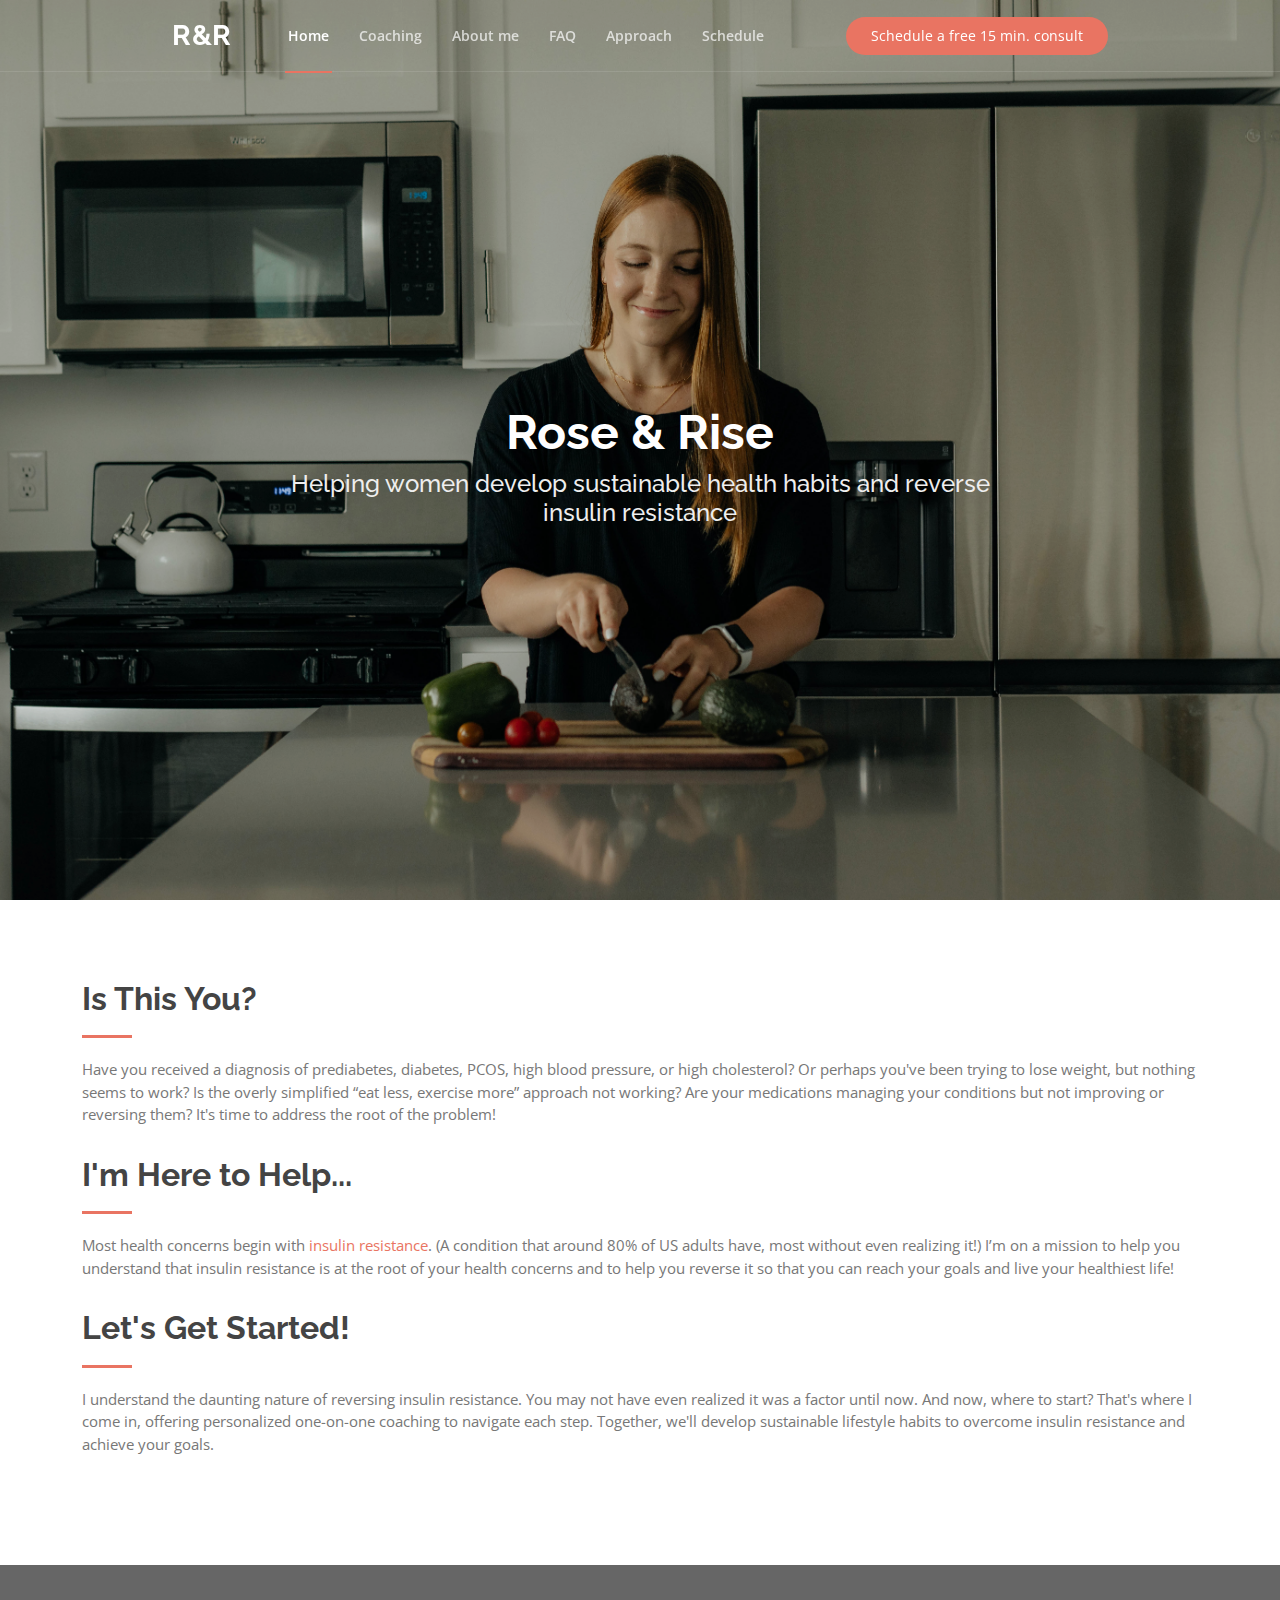
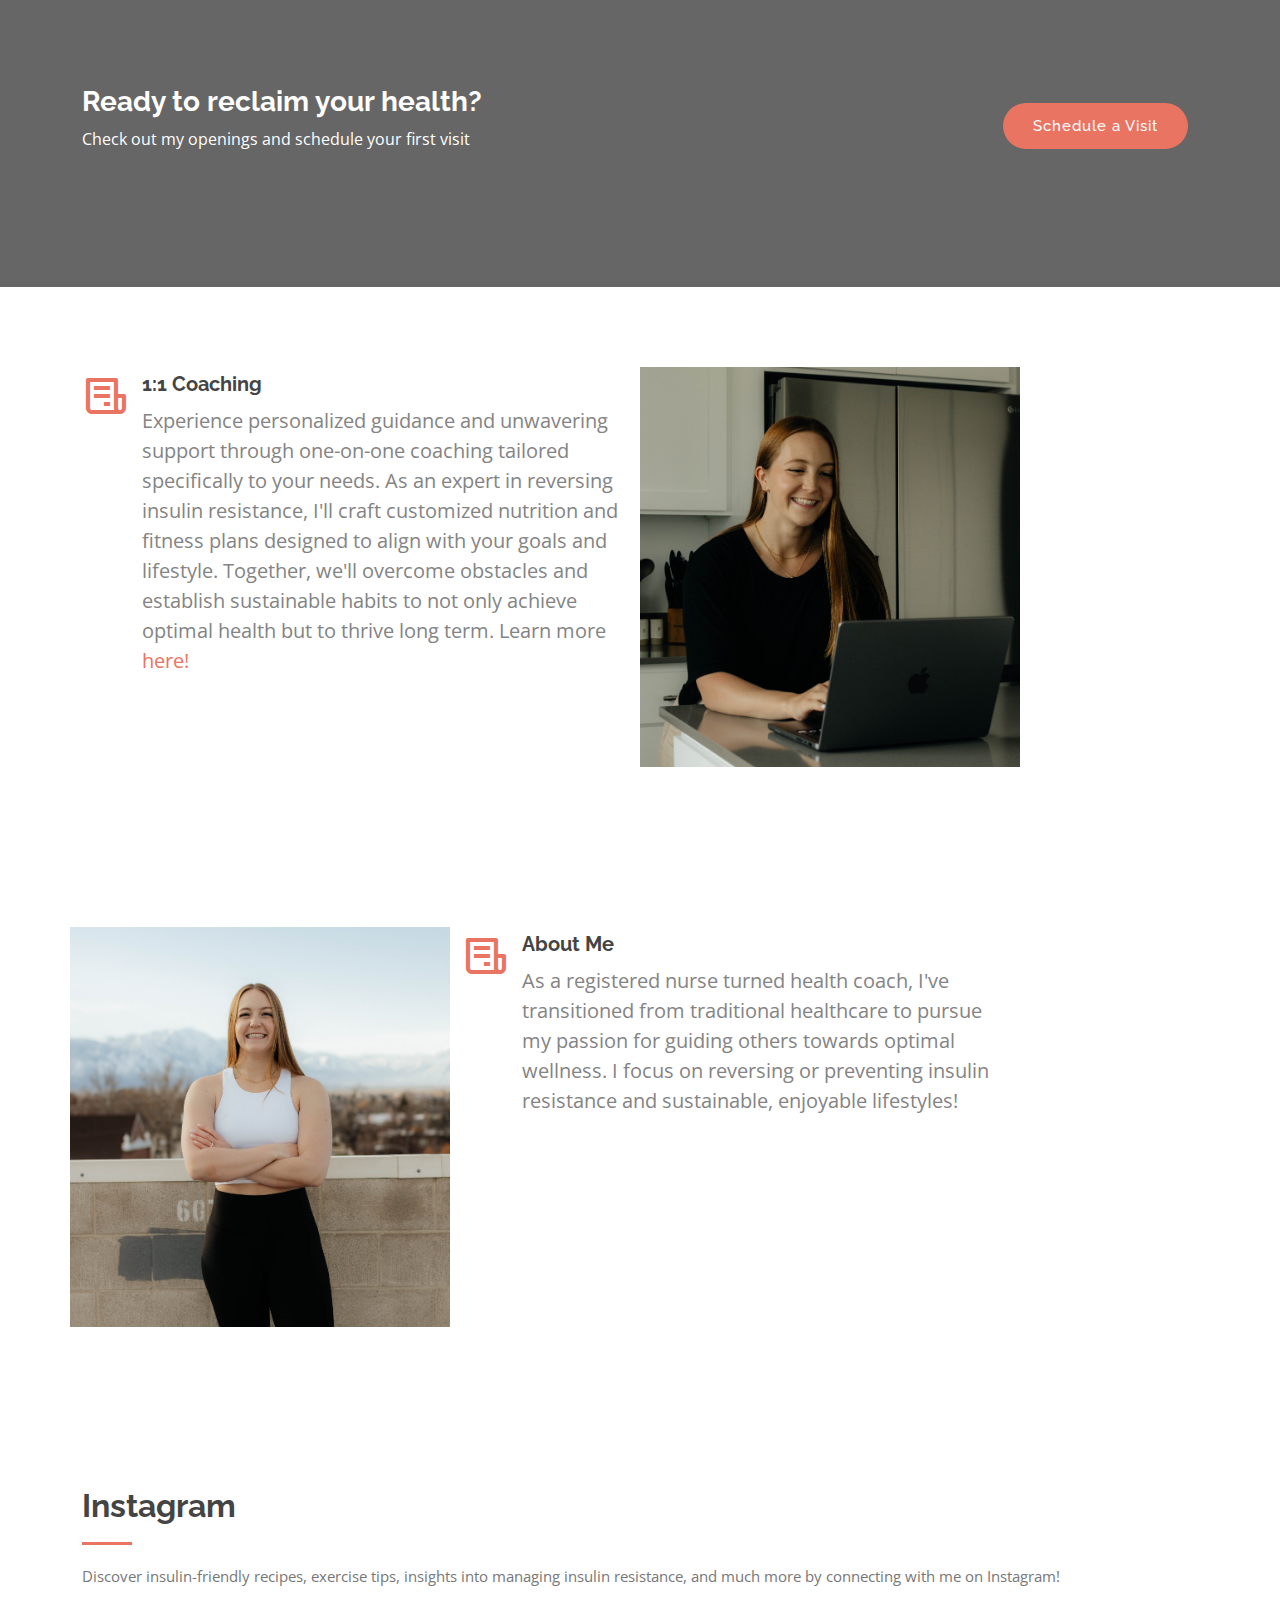
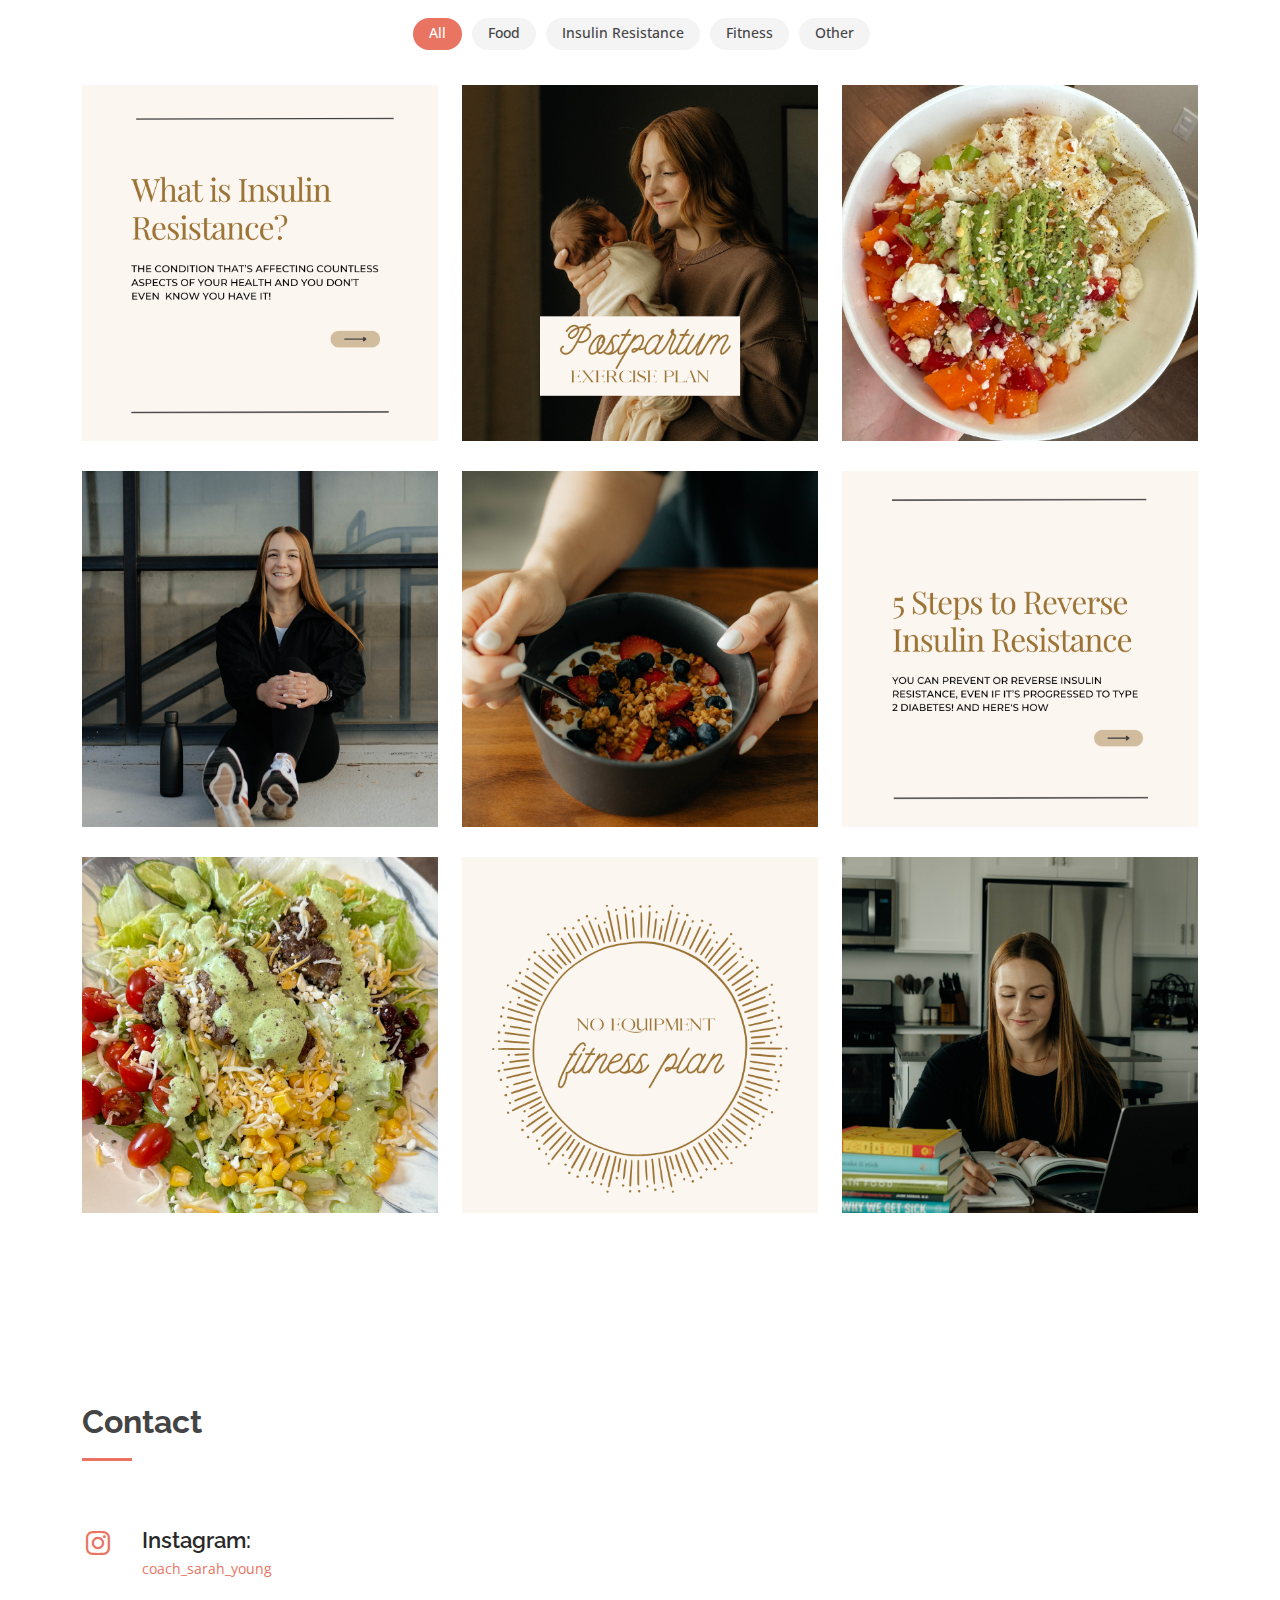
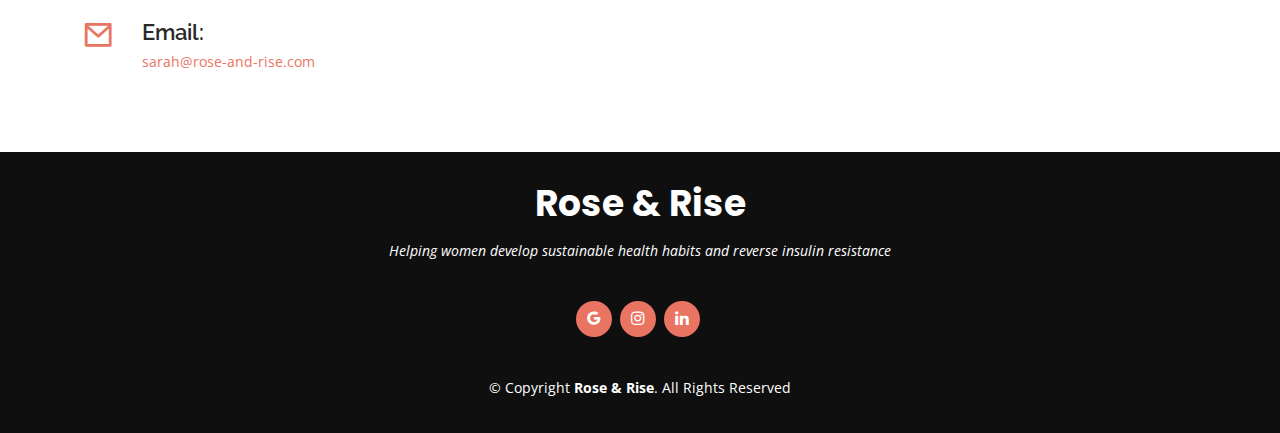
==== commit 0b581735: "Merge branch 'main' of github.com:sarahrasmussen10/sarah-young" ====
--- a/index.html
+++ b/index.html
@@ -260,102 +260,103 @@
           <div class="col-lg-12 d-flex justify-content-center">
             <ul id="portfolio-flters">
               <li data-filter="*" class="filter-active">All</li>
-              <li data-filter=".filter-app">App</li>
-              <li data-filter=".filter-card">Card</li>
-              <li data-filter=".filter-web">Web</li>
+              <li data-filter=".filter-food">Food</li>
+              <li data-filter=".filter-insulin">Insulin Resistance</li>
+              <li data-filter=".filter-fitness">Fitness</li>
+              <li data-filter=".filter-other">Other</li>
             </ul>
           </div>
         </div>
 
         <div class="row portfolio-container">
 
-          <div class="col-lg-4 col-md-6 portfolio-item filter-app">
+          <div class="col-lg-4 col-md-6 portfolio-item filter-insulin">
             <img src="assets/img/What is Insulin Resistance (Instagram Post).png" class="img-fluid" alt="">
             <div class="portfolio-info">
-              <h4>App 1</h4>
-              <p>App</p>
-              <a href="assets/img/portfolio/portfolio-1.jpg" data-gallery="portfolioGallery" class="portfolio-lightbox preview-link" title="App 1"><i class="bx bx-plus"></i></a>
-              <a href="portfolio-details.html" class="details-link" title="More Details"><i class="bx bx-link"></i></a>
-            </div>
-          </div>
-
-          <div class="col-lg-4 col-md-6 portfolio-item filter-web">
+              <h4>What is Insulin Resistance?</h4>
+              <p>Insulin Resistance</p>
+              <a href="assets/img/What is Insulin Resistance (Instagram Post).png" data-gallery="portfolioGallery" class="portfolio-lightbox preview-link" title="What is Insulin Resistance?"><i class="bx bx-plus"></i></a>
+              <a href="https://www.instagram.com/p/C5mxpmmLjVk/?img_index=1" class="details-link" title="More Details"><i class="bx bx-link"></i></a>
+            </div>
+          </div>
+
+          <div class="col-lg-4 col-md-6 portfolio-item filter-fitness">
             <img src="assets/img/exercise plan.png" class="img-fluid" alt="">
             <div class="portfolio-info">
-              <h4>Web 3</h4>
-              <p>Web</p>
-              <a href="assets/img/portfolio/portfolio-2.jpg" data-gallery="portfolioGallery" class="portfolio-lightbox preview-link" title="Web 3"><i class="bx bx-plus"></i></a>
-              <a href="portfolio-details.html" class="details-link" title="More Details"><i class="bx bx-link"></i></a>
-            </div>
-          </div>
-
-          <div class="col-lg-4 col-md-6 portfolio-item filter-app">
+              <h4>Postpartum Exercise Plan</h4>
+              <p>Fitness</p>
+              <a href="assets/img/exercise plan.png" data-gallery="portfolioGallery" class="portfolio-lightbox preview-link" title="Postpartum Exercise Plan"><i class="bx bx-plus"></i></a>
+              <a href="https://www.instagram.com/p/Cz8-8ywuTgs/" class="details-link" title="More Details"><i class="bx bx-link"></i></a>
+            </div>
+          </div>
+
+          <div class="col-lg-4 col-md-6 portfolio-item filter-food">
             <img src="assets/img/AvocadoBowlSquare.png" class="img-fluid" alt="">
             <div class="portfolio-info">
-              <h4>App 2</h4>
-              <p>App</p>
-              <a href="assets/img/portfolio/portfolio-3.jpg" data-gallery="portfolioGallery" class="portfolio-lightbox preview-link" title="App 2"><i class="bx bx-plus"></i></a>
-              <a href="portfolio-details.html" class="details-link" title="More Details"><i class="bx bx-link"></i></a>
-            </div>
-          </div>
-
-          <div class="col-lg-4 col-md-6 portfolio-item filter-card">
+              <h4>Free Meal Plan</h4>
+              <p>Food</p>
+              <a href="assets/img/AvocadoBowlSquare.png" data-gallery="portfolioGallery" class="portfolio-lightbox preview-link" title="Free Meal Plan"><i class="bx bx-plus"></i></a>
+              <a href="https://www.instagram.com/p/C15XFkdP3l5/" class="details-link" title="More Details"><i class="bx bx-link"></i></a>
+            </div>
+          </div>
+
+          <div class="col-lg-4 col-md-6 portfolio-item filter-fitness">
             <img src="assets/img/SittingSquare.png" class="img-fluid" alt="">
             <div class="portfolio-info">
-              <h4>Card 2</h4>
-              <p>Card</p>
-              <a href="assets/img/portfolio/portfolio-4.jpg" data-gallery="portfolioGallery" class="portfolio-lightbox preview-link" title="Card 2"><i class="bx bx-plus"></i></a>
-              <a href="portfolio-details.html" class="details-link" title="More Details"><i class="bx bx-link"></i></a>
-            </div>
-          </div>
-
-          <div class="col-lg-4 col-md-6 portfolio-item filter-web">
+              <h4>5 Steps to Start your Fitness Journey</h4>
+              <p>Fitness</p>
+              <a href="assets/img/SittingSquare.png" data-gallery="portfolioGallery" class="portfolio-lightbox preview-link" title="5 Steps to Start Your Fitness Journey"><i class="bx bx-plus"></i></a>
+              <a href="https://www.instagram.com/p/C5TrpO6JXK8/" class="details-link" title="More Details"><i class="bx bx-link"></i></a>
+            </div>
+          </div>
+
+          <div class="col-lg-4 col-md-6 portfolio-item filter-food">
             <img src="assets/img/YogurtBowlSquare.png" class="img-fluid" alt="">
             <div class="portfolio-info">
-              <h4>Web 2</h4>
-              <p>Web</p>
-              <a href="assets/img/portfolio/portfolio-5.jpg" data-gallery="portfolioGallery" class="portfolio-lightbox preview-link" title="Web 2"><i class="bx bx-plus"></i></a>
-              <a href="portfolio-details.html" class="details-link" title="More Details"><i class="bx bx-link"></i></a>
-            </div>
-          </div>
-
-          <div class="col-lg-4 col-md-6 portfolio-item filter-app">
+              <h4>Steal My Grocery List</h4>
+              <p>Food</p>
+              <a href="assets/img/YogurtBowlSquare.png" data-gallery="portfolioGallery" class="portfolio-lightbox preview-link" title="Steal My Grocery List"><i class="bx bx-plus"></i></a>
+              <a href="https://www.instagram.com/p/C4JVXK7yiyu/" class="details-link" title="More Details"><i class="bx bx-link"></i></a>
+            </div>
+          </div>
+
+          <div class="col-lg-4 col-md-6 portfolio-item filter-insulin">
             <img src="assets/img/How to Reverse Insulin Resistance (Instagram Post).png" class="img-fluid" alt="">
             <div class="portfolio-info">
-              <h4>App 3</h4>
-              <p>App</p>
-              <a href="assets/img/portfolio/portfolio-6.jpg" data-gallery="portfolioGallery" class="portfolio-lightbox preview-link" title="App 3"><i class="bx bx-plus"></i></a>
-              <a href="portfolio-details.html" class="details-link" title="More Details"><i class="bx bx-link"></i></a>
-            </div>
-          </div>
-
-          <div class="col-lg-4 col-md-6 portfolio-item filter-card">
+              <h4>5 Steps to Reverse Insulin Resistance</h4>
+              <p>Insulin Resistance</p>
+              <a href="assets/img/How to Reverse Insulin Resistance (Instagram Post).png" data-gallery="portfolioGallery" class="portfolio-lightbox preview-link" title="5 Steps to Reverse Insulin Resistance"><i class="bx bx-plus"></i></a>
+              <a href="https://www.instagram.com/p/C50z3_kO9Mb/?img_index=1" class="details-link" title="5 Steps to Resist Insulin Resistance"><i class="bx bx-link"></i></a>
+            </div>
+          </div>
+
+          <div class="col-lg-4 col-md-6 portfolio-item filter-food">
             <img src="assets/img/SteakSaladSquare.png" class="img-fluid" alt="">
             <div class="portfolio-info">
-              <h4>Card 1</h4>
-              <p>Card</p>
-              <a href="assets/img/portfolio/portfolio-7.jpg" data-gallery="portfolioGallery" class="portfolio-lightbox preview-link" title="Card 1"><i class="bx bx-plus"></i></a>
-              <a href="portfolio-details.html" class="details-link" title="More Details"><i class="bx bx-link"></i></a>
-            </div>
-          </div>
-
-          <div class="col-lg-4 col-md-6 portfolio-item filter-card">
+              <h4>If I Were Restarting my Nutrition Journey</h4>
+              <p>Food</p>
+              <a href="assets/img/SteakSaladSquare.png" data-gallery="portfolioGallery" class="portfolio-lightbox preview-link" title="Tips I would follow if I were restarting my nutrition journey"><i class="bx bx-plus"></i></a>
+              <a href="https://www.instagram.com/p/C5J6hIcPLbz/" class="details-link" title="More Details"><i class="bx bx-link"></i></a>
+            </div>
+          </div>
+
+          <div class="col-lg-4 col-md-6 portfolio-item filter-fitness">
             <img src="assets/img/fitnessplan.png" class="img-fluid" alt="">
             <div class="portfolio-info">
-              <h4>Card 3</h4>
-              <p>Card</p>
-              <a href="assets/img/portfolio/portfolio-8.jpg" data-gallery="portfolioGallery" class="portfolio-lightbox preview-link" title="Card 3"><i class="bx bx-plus"></i></a>
-              <a href="portfolio-details.html" class="details-link" title="More Details"><i class="bx bx-link"></i></a>
-            </div>
-          </div>
-
-          <div class="col-lg-4 col-md-6 portfolio-item filter-web">
+              <h4>No Equipment Exercise Plan</h4>
+              <p>Fitness</p>
+              <a href="assets/img/fitnessplan.png" data-gallery="portfolioGallery" class="portfolio-lightbox preview-link" title="No Equipment Fitness Plan"><i class="bx bx-plus"></i></a>
+              <a href="https://www.instagram.com/p/C1fwtblP444/" class="details-link" title="More Details"><i class="bx bx-link"></i></a>
+            </div>
+          </div>
+
+          <div class="col-lg-4 col-md-6 portfolio-item filter-other">
             <img src="assets/img/BooksSquare.png" class="img-fluid" alt="">
             <div class="portfolio-info">
-              <h4>Web 3</h4>
-              <p>Web</p>
-              <a href="assets/img/portfolio/portfolio-9.jpg" data-gallery="portfolioGallery" class="portfolio-lightbox preview-link" title="Web 3"><i class="bx bx-plus"></i></a>
-              <a href="portfolio-details.html" class="details-link" title="More Details"><i class="bx bx-link"></i></a>
+              <h4>Nurse to Health Coach</h4>
+              <p>Other</p>
+              <a href="assets/img/BooksSquare.png" data-gallery="portfolioGallery" class="portfolio-lightbox preview-link" title="Nurse to Health Coach"><i class="bx bx-plus"></i></a>
+              <a href="https://www.instagram.com/p/C6ZBV9GRSTq/" class="details-link" title="More Details"><i class="bx bx-link"></i></a>
             </div>
           </div>
 
@@ -454,15 +455,15 @@
           <div class="justify-content-center">
             <div class="info">
               <div class="address">
-                <i class="ri-map-pin-line"></i>
+                <i class="bx bxl-instagram"></i>
                 <h4>Instagram:</h4>
-                <p>coach_sarah_young</p>
+                <p><a href="https://www.instagram.com/coach_sarah_young/">coach_sarah_young</a></p>
               </div>
 
               <div class="email">
                 <i class="ri-mail-line"></i>
                 <h4>Email:</h4>
-                <p>sarah.rasmussen10@gmail.com</p>
+                <p><a href="mailto:sarah@rose-and-rise.com">sarah@rose-and-rise.com</a></p>
               </div>
               <!--
               <div class="phone">
@@ -517,7 +518,7 @@
         <h3>Rose & Rise</h3>
         <p>Helping women develop sustainable health habits and reverse insulin resistance</p>
         <div class="social-links">
-          <a href="mailto:sarah.rasmussen@gmail.com" class="facebook"><i class="bx bxl-google"></i></a>
+          <a href="mailto:sarah@rose-and-rise.com" class="facebook"><i class="bx bxl-google"></i></a>
           <a href="https://www.instagram.com/coach_sarah_young/" class="insta"><i class="bx bxl-instagram"></i></a>
           <a href="https://www.linkedin.com/in/sarah-rasmussen-young/" class="linkedin"><i class="bx bxl-linkedin"></i></a>
         </div>
